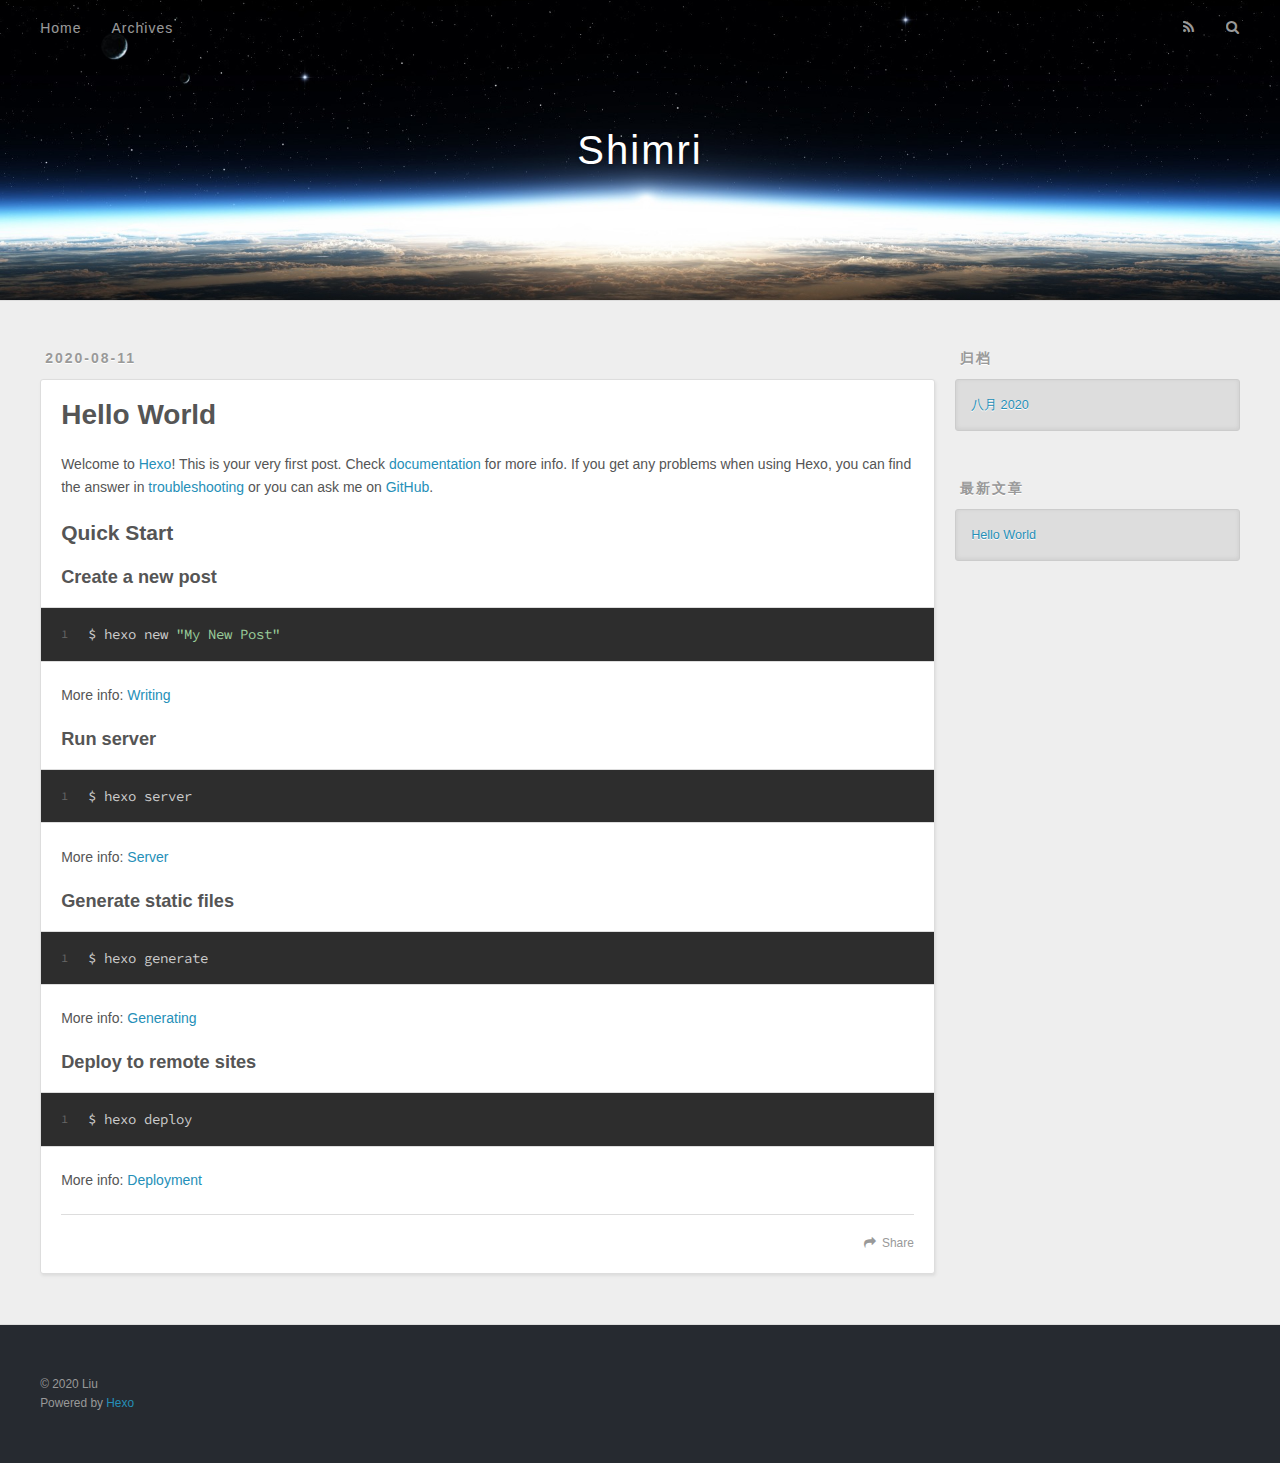
==== index.html @ 33a53463 "Site updated: 2020-08-11 20:00:52" ====
<!DOCTYPE html>
<html>
<head>
  <meta charset="utf-8">
  

  
  <title>Shimri</title>
  <meta name="viewport" content="width=device-width, initial-scale=1, maximum-scale=1">
  <meta property="og:type" content="website">
<meta property="og:title" content="Shimri">
<meta property="og:url" content="https://shimri.github.io/index.html">
<meta property="og:site_name" content="Shimri">
<meta property="og:locale" content="zh_CN">
<meta property="article:author" content="Liu">
<meta name="twitter:card" content="summary">
  
    <link rel="alternate" href="/atom.xml" title="Shimri" type="application/atom+xml">
  
  
    <link rel="icon" href="/favicon.png">
  
  
    <link href="//fonts.googleapis.com/css?family=Source+Code+Pro" rel="stylesheet" type="text/css">
  
  
<link rel="stylesheet" href="/css/style.css">

<meta name="generator" content="Hexo 5.0.2"></head>

<body>
  <div id="container">
    <div id="wrap">
      <header id="header">
  <div id="banner"></div>
  <div id="header-outer" class="outer">
    <div id="header-title" class="inner">
      <h1 id="logo-wrap">
        <a href="/" id="logo">Shimri</a>
      </h1>
      
    </div>
    <div id="header-inner" class="inner">
      <nav id="main-nav">
        <a id="main-nav-toggle" class="nav-icon"></a>
        
          <a class="main-nav-link" href="/">Home</a>
        
          <a class="main-nav-link" href="/archives">Archives</a>
        
      </nav>
      <nav id="sub-nav">
        
          <a id="nav-rss-link" class="nav-icon" href="/atom.xml" title="RSS Feed"></a>
        
        <a id="nav-search-btn" class="nav-icon" title="搜索"></a>
      </nav>
      <div id="search-form-wrap">
        <form action="//google.com/search" method="get" accept-charset="UTF-8" class="search-form"><input type="search" name="q" class="search-form-input" placeholder="Search"><button type="submit" class="search-form-submit">&#xF002;</button><input type="hidden" name="sitesearch" value="https://Shimri.github.io"></form>
      </div>
    </div>
  </div>
</header>
      <div class="outer">
        <section id="main">
  
    <article id="post-hello-world" class="article article-type-post" itemscope itemprop="blogPost">
  <div class="article-meta">
    <a href="/2020/08/11/hello-world/" class="article-date">
  <time datetime="2020-08-11T11:29:06.760Z" itemprop="datePublished">2020-08-11</time>
</a>
    
  </div>
  <div class="article-inner">
    
    
      <header class="article-header">
        
  
    <h1 itemprop="name">
      <a class="article-title" href="/2020/08/11/hello-world/">Hello World</a>
    </h1>
  

      </header>
    
    <div class="article-entry" itemprop="articleBody">
      
        <p>Welcome to <a target="_blank" rel="noopener" href="https://hexo.io/">Hexo</a>! This is your very first post. Check <a target="_blank" rel="noopener" href="https://hexo.io/docs/">documentation</a> for more info. If you get any problems when using Hexo, you can find the answer in <a target="_blank" rel="noopener" href="https://hexo.io/docs/troubleshooting.html">troubleshooting</a> or you can ask me on <a target="_blank" rel="noopener" href="https://github.com/hexojs/hexo/issues">GitHub</a>.</p>
<h2 id="Quick-Start"><a href="#Quick-Start" class="headerlink" title="Quick Start"></a>Quick Start</h2><h3 id="Create-a-new-post"><a href="#Create-a-new-post" class="headerlink" title="Create a new post"></a>Create a new post</h3><figure class="highlight bash"><table><tr><td class="gutter"><pre><span class="line">1</span><br></pre></td><td class="code"><pre><span class="line">$ hexo new <span class="string">&quot;My New Post&quot;</span></span><br></pre></td></tr></table></figure>

<p>More info: <a target="_blank" rel="noopener" href="https://hexo.io/docs/writing.html">Writing</a></p>
<h3 id="Run-server"><a href="#Run-server" class="headerlink" title="Run server"></a>Run server</h3><figure class="highlight bash"><table><tr><td class="gutter"><pre><span class="line">1</span><br></pre></td><td class="code"><pre><span class="line">$ hexo server</span><br></pre></td></tr></table></figure>

<p>More info: <a target="_blank" rel="noopener" href="https://hexo.io/docs/server.html">Server</a></p>
<h3 id="Generate-static-files"><a href="#Generate-static-files" class="headerlink" title="Generate static files"></a>Generate static files</h3><figure class="highlight bash"><table><tr><td class="gutter"><pre><span class="line">1</span><br></pre></td><td class="code"><pre><span class="line">$ hexo generate</span><br></pre></td></tr></table></figure>

<p>More info: <a target="_blank" rel="noopener" href="https://hexo.io/docs/generating.html">Generating</a></p>
<h3 id="Deploy-to-remote-sites"><a href="#Deploy-to-remote-sites" class="headerlink" title="Deploy to remote sites"></a>Deploy to remote sites</h3><figure class="highlight bash"><table><tr><td class="gutter"><pre><span class="line">1</span><br></pre></td><td class="code"><pre><span class="line">$ hexo deploy</span><br></pre></td></tr></table></figure>

<p>More info: <a target="_blank" rel="noopener" href="https://hexo.io/docs/one-command-deployment.html">Deployment</a></p>

      
    </div>
    <footer class="article-footer">
      <a data-url="https://shimri.github.io/2020/08/11/hello-world/" data-id="ckdpvdth90000ugzq1peydlr1" class="article-share-link">Share</a>
      
      
    </footer>
  </div>
  
</article>


  


</section>
        
          <aside id="sidebar">
  
    

  
    

  
    
  
    
  <div class="widget-wrap">
    <h3 class="widget-title">归档</h3>
    <div class="widget">
      <ul class="archive-list"><li class="archive-list-item"><a class="archive-list-link" href="/archives/2020/08/">八月 2020</a></li></ul>
    </div>
  </div>


  
    
  <div class="widget-wrap">
    <h3 class="widget-title">最新文章</h3>
    <div class="widget">
      <ul>
        
          <li>
            <a href="/2020/08/11/hello-world/">Hello World</a>
          </li>
        
      </ul>
    </div>
  </div>

  
</aside>
        
      </div>
      <footer id="footer">
  
  <div class="outer">
    <div id="footer-info" class="inner">
      &copy; 2020 Liu<br>
      Powered by <a href="http://hexo.io/" target="_blank">Hexo</a>
    </div>
  </div>
</footer>
    </div>
    <nav id="mobile-nav">
  
    <a href="/" class="mobile-nav-link">Home</a>
  
    <a href="/archives" class="mobile-nav-link">Archives</a>
  
</nav>
    

<script src="//ajax.googleapis.com/ajax/libs/jquery/2.0.3/jquery.min.js"></script>


  
<link rel="stylesheet" href="/fancybox/jquery.fancybox.css">

  
<script src="/fancybox/jquery.fancybox.pack.js"></script>




<script src="/js/script.js"></script>




  </div>
</body>
</html>
---- css/style.css ----
body {
  width: 100%;
}
body:before,
body:after {
  content: "";
  display: table;
}
body:after {
  clear: both;
}
html,
body,
div,
span,
applet,
object,
iframe,
h1,
h2,
h3,
h4,
h5,
h6,
p,
blockquote,
pre,
a,
abbr,
acronym,
address,
big,
cite,
code,
del,
dfn,
em,
img,
ins,
kbd,
q,
s,
samp,
small,
strike,
strong,
sub,
sup,
tt,
var,
dl,
dt,
dd,
ol,
ul,
li,
fieldset,
form,
label,
legend,
table,
caption,
tbody,
tfoot,
thead,
tr,
th,
td {
  margin: 0;
  padding: 0;
  border: 0;
  outline: 0;
  font-weight: inherit;
  font-style: inherit;
  font-family: inherit;
  font-size: 100%;
  vertical-align: baseline;
}
body {
  line-height: 1;
  color: #000;
  background: #fff;
}
ol,
ul {
  list-style: none;
}
table {
  border-collapse: separate;
  border-spacing: 0;
  vertical-align: middle;
}
caption,
th,
td {
  text-align: left;
  font-weight: normal;
  vertical-align: middle;
}
a img {
  border: none;
}
input,
button {
  margin: 0;
  padding: 0;
}
input::-moz-focus-inner,
button::-moz-focus-inner {
  border: 0;
  padding: 0;
}
@font-face {
  font-family: FontAwesome;
  font-style: normal;
  font-weight: normal;
  src: url("fonts/fontawesome-webfont.eot?v=#4.0.3");
  src: url("fonts/fontawesome-webfont.eot?#iefix&v=#4.0.3") format("embedded-opentype"), url("fonts/fontawesome-webfont.woff?v=#4.0.3") format("woff"), url("fonts/fontawesome-webfont.ttf?v=#4.0.3") format("truetype"), url("fonts/fontawesome-webfont.svg#fontawesomeregular?v=#4.0.3") format("svg");
}
html,
body,
#container {
  height: 100%;
}
body {
  background: #eee;
  font: 14px -apple-system, BlinkMacSystemFont, "Segoe UI", "Roboto", "Oxygen", "Ubuntu", "Cantarell", "Fira Sans", "Droid Sans", "Helvetica Neue", sans-serif;
  -webkit-text-size-adjust: 100%;
}
.outer {
  max-width: 1220px;
  margin: 0 auto;
  padding: 0 20px;
}
.outer:before,
.outer:after {
  content: "";
  display: table;
}
.outer:after {
  clear: both;
}
.inner {
  display: inline;
  float: left;
  width: 98.33333333333333%;
  margin: 0 0.833333333333333%;
}
.left,
.alignleft {
  float: left;
}
.right,
.alignright {
  float: right;
}
.clear {
  clear: both;
}
#container {
  position: relative;
}
.mobile-nav-on {
  overflow: hidden;
}
#wrap {
  height: 100%;
  width: 100%;
  position: absolute;
  top: 0;
  left: 0;
  -webkit-transition: 0.2s ease-out;
  -moz-transition: 0.2s ease-out;
  -ms-transition: 0.2s ease-out;
  transition: 0.2s ease-out;
  z-index: 1;
  background: #eee;
}
.mobile-nav-on #wrap {
  left: 280px;
}
@media screen and (min-width: 768px) {
  #main {
    display: inline;
    float: left;
    width: 73.33333333333333%;
    margin: 0 0.833333333333333%;
  }
}
.article-date,
.article-category-link,
.archive-year,
.widget-title {
  text-decoration: none;
  text-transform: uppercase;
  letter-spacing: 2px;
  color: #999;
  margin-bottom: 1em;
  margin-left: 5px;
  line-height: 1em;
  text-shadow: 0 1px #fff;
  font-weight: bold;
}
.article-inner,
.archive-article-inner {
  background: #fff;
  -webkit-box-shadow: 1px 2px 3px #ddd;
  box-shadow: 1px 2px 3px #ddd;
  border: 1px solid #ddd;
  border-radius: 3px;
}
.article-entry h1,
.widget h1 {
  font-size: 2em;
}
.article-entry h2,
.widget h2 {
  font-size: 1.5em;
}
.article-entry h3,
.widget h3 {
  font-size: 1.3em;
}
.article-entry h4,
.widget h4 {
  font-size: 1.2em;
}
.article-entry h5,
.widget h5 {
  font-size: 1em;
}
.article-entry h6,
.widget h6 {
  font-size: 1em;
  color: #999;
}
.article-entry hr,
.widget hr {
  border: 1px dashed #ddd;
}
.article-entry strong,
.widget strong {
  font-weight: bold;
}
.article-entry em,
.widget em,
.article-entry cite,
.widget cite {
  font-style: italic;
}
.article-entry sup,
.widget sup,
.article-entry sub,
.widget sub {
  font-size: 0.75em;
  line-height: 0;
  position: relative;
  vertical-align: baseline;
}
.article-entry sup,
.widget sup {
  top: -0.5em;
}
.article-entry sub,
.widget sub {
  bottom: -0.2em;
}
.article-entry small,
.widget small {
  font-size: 0.85em;
}
.article-entry acronym,
.widget acronym,
.article-entry abbr,
.widget abbr {
  border-bottom: 1px dotted;
}
.article-entry ul,
.widget ul,
.article-entry ol,
.widget ol,
.article-entry dl,
.widget dl {
  margin: 0 20px;
  line-height: 1.6em;
}
.article-entry ul ul,
.widget ul ul,
.article-entry ol ul,
.widget ol ul,
.article-entry ul ol,
.widget ul ol,
.article-entry ol ol,
.widget ol ol {
  margin-top: 0;
  margin-bottom: 0;
}
.article-entry ul,
.widget ul {
  list-style: disc;
}
.article-entry ol,
.widget ol {
  list-style: decimal;
}
.article-entry dt,
.widget dt {
  font-weight: bold;
}
#header {
  height: 300px;
  position: relative;
  border-bottom: 1px solid #ddd;
}
#header:before,
#header:after {
  content: "";
  position: absolute;
  left: 0;
  right: 0;
  height: 40px;
}
#header:before {
  top: 0;
  background: -webkit-linear-gradient(rgba(0,0,0,0.2), transparent);
  background: -moz-linear-gradient(rgba(0,0,0,0.2), transparent);
  background: -ms-linear-gradient(rgba(0,0,0,0.2), transparent);
  background: linear-gradient(rgba(0,0,0,0.2), transparent);
}
#header:after {
  bottom: 0;
  background: -webkit-linear-gradient(transparent, rgba(0,0,0,0.2));
  background: -moz-linear-gradient(transparent, rgba(0,0,0,0.2));
  background: -ms-linear-gradient(transparent, rgba(0,0,0,0.2));
  background: linear-gradient(transparent, rgba(0,0,0,0.2));
}
#header-outer {
  height: 100%;
  position: relative;
}
#header-inner {
  position: relative;
  overflow: hidden;
}
#banner {
  position: absolute;
  top: 0;
  left: 0;
  width: 100%;
  height: 100%;
  background: url("images/banner.jpg") center #000;
  -webkit-background-size: cover;
  -moz-background-size: cover;
  background-size: cover;
  z-index: -1;
}
#header-title {
  text-align: center;
  height: 40px;
  position: absolute;
  top: 50%;
  left: 0;
  margin-top: -20px;
}
#logo,
#subtitle {
  text-decoration: none;
  color: #fff;
  font-weight: 300;
  text-shadow: 0 1px 4px rgba(0,0,0,0.3);
}
#logo {
  font-size: 40px;
  line-height: 40px;
  letter-spacing: 2px;
}
#subtitle {
  font-size: 16px;
  line-height: 16px;
  letter-spacing: 1px;
}
#subtitle-wrap {
  margin-top: 16px;
}
#main-nav {
  float: left;
  margin-left: -15px;
}
.nav-icon,
.main-nav-link {
  float: left;
  color: #fff;
  opacity: 0.6;
  text-decoration: none;
  text-shadow: 0 1px rgba(0,0,0,0.2);
  -webkit-transition: opacity 0.2s;
  -moz-transition: opacity 0.2s;
  -ms-transition: opacity 0.2s;
  transition: opacity 0.2s;
  display: block;
  padding: 20px 15px;
}
.nav-icon:hover,
.main-nav-link:hover {
  opacity: 1;
}
.nav-icon {
  font-family: FontAwesome;
  text-align: center;
  font-size: 14px;
  width: 14px;
  height: 14px;
  padding: 20px 15px;
  position: relative;
  cursor: pointer;
}
.main-nav-link {
  font-weight: 300;
  letter-spacing: 1px;
}
@media screen and (max-width: 479px) {
  .main-nav-link {
    display: none;
  }
}
#main-nav-toggle {
  display: none;
}
#main-nav-toggle:before {
  content: "\f0c9";
}
@media screen and (max-width: 479px) {
  #main-nav-toggle {
    display: block;
  }
}
#sub-nav {
  float: right;
  margin-right: -15px;
}
#nav-rss-link:before {
  content: "\f09e";
}
#nav-search-btn:before {
  content: "\f002";
}
#search-form-wrap {
  position: absolute;
  top: 15px;
  width: 150px;
  height: 30px;
  right: -150px;
  opacity: 0;
  -webkit-transition: 0.2s ease-out;
  -moz-transition: 0.2s ease-out;
  -ms-transition: 0.2s ease-out;
  transition: 0.2s ease-out;
}
#search-form-wrap.on {
  opacity: 1;
  right: 0;
}
@media screen and (max-width: 479px) {
  #search-form-wrap {
    width: 100%;
    right: -100%;
  }
}
.search-form {
  position: absolute;
  top: 0;
  left: 0;
  right: 0;
  background: #fff;
  padding: 5px 15px;
  border-radius: 15px;
  -webkit-box-shadow: 0 0 10px rgba(0,0,0,0.3);
  box-shadow: 0 0 10px rgba(0,0,0,0.3);
}
.search-form-input {
  border: none;
  background: none;
  color: #555;
  width: 100%;
  font: 13px -apple-system, BlinkMacSystemFont, "Segoe UI", "Roboto", "Oxygen", "Ubuntu", "Cantarell", "Fira Sans", "Droid Sans", "Helvetica Neue", sans-serif;
  outline: none;
}
.search-form-input::-webkit-search-results-decoration,
.search-form-input::-webkit-search-cancel-button {
  -webkit-appearance: none;
}
.search-form-submit {
  position: absolute;
  top: 50%;
  right: 10px;
  margin-top: -7px;
  font: 13px FontAwesome;
  border: none;
  background: none;
  color: #bbb;
  cursor: pointer;
}
.search-form-submit:hover,
.search-form-submit:focus {
  color: #777;
}
.article {
  margin: 50px 0;
}
.article-inner {
  overflow: hidden;
}
.article-meta:before,
.article-meta:after {
  content: "";
  display: table;
}
.article-meta:after {
  clear: both;
}
.article-date {
  float: left;
}
.article-category {
  float: left;
  line-height: 1em;
  color: #ccc;
  text-shadow: 0 1px #fff;
  margin-left: 8px;
}
.article-category:before {
  content: "\2022";
}
.article-category-link {
  margin: 0 12px 1em;
}
.article-header {
  padding: 20px 20px 0;
}
.article-title {
  text-decoration: none;
  font-size: 2em;
  font-weight: bold;
  color: #555;
  line-height: 1.1em;
  -webkit-transition: color 0.2s;
  -moz-transition: color 0.2s;
  -ms-transition: color 0.2s;
  transition: color 0.2s;
}
a.article-title:hover {
  color: #258fb8;
}
.article-entry {
  color: #555;
  padding: 0 20px;
}
.article-entry:before,
.article-entry:after {
  content: "";
  display: table;
}
.article-entry:after {
  clear: both;
}
.article-entry p,
.article-entry table {
  line-height: 1.6em;
  margin: 1.6em 0;
}
.article-entry h1,
.article-entry h2,
.article-entry h3,
.article-entry h4,
.article-entry h5,
.article-entry h6 {
  font-weight: bold;
}
.article-entry h1,
.article-entry h2,
.article-entry h3,
.article-entry h4,
.article-entry h5,
.article-entry h6 {
  line-height: 1.1em;
  margin: 1.1em 0;
}
.article-entry a {
  color: #258fb8;
  text-decoration: none;
}
.article-entry a:hover {
  text-decoration: underline;
}
.article-entry ul,
.article-entry ol,
.article-entry dl {
  margin-top: 1.6em;
  margin-bottom: 1.6em;
}
.article-entry img,
.article-entry video {
  max-width: 100%;
  height: auto;
  display: block;
  margin: auto;
}
.article-entry iframe {
  border: none;
}
.article-entry table {
  width: 100%;
  border-collapse: collapse;
  border-spacing: 0;
}
.article-entry th {
  font-weight: bold;
  border-bottom: 3px solid #ddd;
  padding-bottom: 0.5em;
}
.article-entry td {
  border-bottom: 1px solid #ddd;
  padding: 10px 0;
}
.article-entry blockquote {
  font-family: Georgia, "Times New Roman", serif;
  font-size: 1.4em;
  margin: 1.6em 20px;
  text-align: center;
}
.article-entry blockquote footer {
  font-size: 14px;
  margin: 1.6em 0;
  font-family: -apple-system, BlinkMacSystemFont, "Segoe UI", "Roboto", "Oxygen", "Ubuntu", "Cantarell", "Fira Sans", "Droid Sans", "Helvetica Neue", sans-serif;
}
.article-entry blockquote footer cite:before {
  content: "—";
  padding: 0 0.5em;
}
.article-entry .pullquote {
  text-align: left;
  width: 45%;
  margin: 0;
}
.article-entry .pullquote.left {
  margin-left: 0.5em;
  margin-right: 1em;
}
.article-entry .pullquote.right {
  margin-right: 0.5em;
  margin-left: 1em;
}
.article-entry .caption {
  color: #999;
  display: block;
  font-size: 0.9em;
  margin-top: 0.5em;
  position: relative;
  text-align: center;
}
.article-entry .video-container {
  position: relative;
  padding-top: 56.25%;
  height: 0;
  overflow: hidden;
}
.article-entry .video-container iframe,
.article-entry .video-container object,
.article-entry .video-container embed {
  position: absolute;
  top: 0;
  left: 0;
  width: 100%;
  height: 100%;
  margin-top: 0;
}
.article-more-link a {
  display: inline-block;
  line-height: 1em;
  padding: 6px 15px;
  border-radius: 15px;
  background: #eee;
  color: #999;
  text-shadow: 0 1px #fff;
  text-decoration: none;
}
.article-more-link a:hover {
  background: #258fb8;
  color: #fff;
  text-decoration: none;
  text-shadow: 0 1px #1e7293;
}
.article-footer {
  font-size: 0.85em;
  line-height: 1.6em;
  border-top: 1px solid #ddd;
  padding-top: 1.6em;
  margin: 0 20px 20px;
}
.article-footer:before,
.article-footer:after {
  content: "";
  display: table;
}
.article-footer:after {
  clear: both;
}
.article-footer a {
  color: #999;
  text-decoration: none;
}
.article-footer a:hover {
  color: #555;
}
.article-tag-list-item {
  float: left;
  margin-right: 10px;
}
.article-tag-list-link:before {
  content: "#";
}
.article-comment-link {
  float: right;
}
.article-comment-link:before {
  content: "\f075";
  font-family: FontAwesome;
  padding-right: 8px;
}
.article-share-link {
  cursor: pointer;
  float: right;
  margin-left: 20px;
}
.article-share-link:before {
  content: "\f064";
  font-family: FontAwesome;
  padding-right: 6px;
}
#article-nav {
  position: relative;
}
#article-nav:before,
#article-nav:after {
  content: "";
  display: table;
}
#article-nav:after {
  clear: both;
}
@media screen and (min-width: 768px) {
  #article-nav {
    margin: 50px 0;
  }
  #article-nav:before {
    width: 8px;
    height: 8px;
    position: absolute;
    top: 50%;
    left: 50%;
    margin-top: -4px;
    margin-left: -4px;
    content: "";
    border-radius: 50%;
    background: #ddd;
    -webkit-box-shadow: 0 1px 2px #fff;
    box-shadow: 0 1px 2px #fff;
  }
}
.article-nav-link-wrap {
  text-decoration: none;
  text-shadow: 0 1px #fff;
  color: #999;
  -webkit-box-sizing: border-box;
  -moz-box-sizing: border-box;
  box-sizing: border-box;
  margin-top: 50px;
  text-align: center;
  display: block;
}
.article-nav-link-wrap:hover {
  color: #555;
}
@media screen and (min-width: 768px) {
  .article-nav-link-wrap {
    width: 50%;
    margin-top: 0;
  }
}
@media screen and (min-width: 768px) {
  #article-nav-newer {
    float: left;
    text-align: right;
    padding-right: 20px;
  }
}
@media screen and (min-width: 768px) {
  #article-nav-older {
    float: right;
    text-align: left;
    padding-left: 20px;
  }
}
.article-nav-caption {
  text-transform: uppercase;
  letter-spacing: 2px;
  color: #ddd;
  line-height: 1em;
  font-weight: bold;
}
#article-nav-newer .article-nav-caption {
  margin-right: -2px;
}
.article-nav-title {
  font-size: 0.85em;
  line-height: 1.6em;
  margin-top: 0.5em;
}
.article-share-box {
  position: absolute;
  display: none;
  background: #fff;
  -webkit-box-shadow: 1px 2px 10px rgba(0,0,0,0.2);
  box-shadow: 1px 2px 10px rgba(0,0,0,0.2);
  border-radius: 3px;
  margin-left: -145px;
  overflow: hidden;
  z-index: 1;
}
.article-share-box.on {
  display: block;
}
.article-share-input {
  width: 100%;
  background: none;
  -webkit-box-sizing: border-box;
  -moz-box-sizing: border-box;
  box-sizing: border-box;
  font: 14px -apple-system, BlinkMacSystemFont, "Segoe UI", "Roboto", "Oxygen", "Ubuntu", "Cantarell", "Fira Sans", "Droid Sans", "Helvetica Neue", sans-serif;
  padding: 0 15px;
  color: #555;
  outline: none;
  border: 1px solid #ddd;
  border-radius: 3px 3px 0 0;
  height: 36px;
  line-height: 36px;
}
.article-share-links {
  background: #eee;
}
.article-share-links:before,
.article-share-links:after {
  content: "";
  display: table;
}
.article-share-links:after {
  clear: both;
}
.article-share-twitter,
.article-share-facebook,
.article-share-pinterest,
.article-share-google {
  width: 50px;
  height: 36px;
  display: block;
  float: left;
  position: relative;
  color: #999;
  text-shadow: 0 1px #fff;
}
.article-share-twitter:before,
.article-share-facebook:before,
.article-share-pinterest:before,
.article-share-google:before {
  font-size: 20px;
  font-family: FontAwesome;
  width: 20px;
  height: 20px;
  position: absolute;
  top: 50%;
  left: 50%;
  margin-top: -10px;
  margin-left: -10px;
  text-align: center;
}
.article-share-twitter:hover,
.article-share-facebook:hover,
.article-share-pinterest:hover,
.article-share-google:hover {
  color: #fff;
}
.article-share-twitter:before {
  content: "\f099";
}
.article-share-twitter:hover {
  background: #00aced;
  text-shadow: 0 1px #008abe;
}
.article-share-facebook:before {
  content: "\f09a";
}
.article-share-facebook:hover {
  background: #3b5998;
  text-shadow: 0 1px #2f477a;
}
.article-share-pinterest:before {
  content: "\f0d2";
}
.article-share-pinterest:hover {
  background: #cb2027;
  text-shadow: 0 1px #a21a1f;
}
.article-share-google:before {
  content: "\f0d5";
}
.article-share-google:hover {
  background: #dd4b39;
  text-shadow: 0 1px #be3221;
}
.article-gallery {
  background: #000;
  position: relative;
}
.article-gallery-photos {
  position: relative;
  overflow: hidden;
}
.article-gallery-img {
  display: none;
  max-width: 100%;
}
.article-gallery-img:first-child {
  display: block;
}
.article-gallery-img.loaded {
  position: absolute;
  display: block;
}
.article-gallery-img img {
  display: block;
  max-width: 100%;
  margin: 0 auto;
}
#comments {
  background: #fff;
  -webkit-box-shadow: 1px 2px 3px #ddd;
  box-shadow: 1px 2px 3px #ddd;
  padding: 20px;
  border: 1px solid #ddd;
  border-radius: 3px;
  margin: 50px 0;
}
#comments a {
  color: #258fb8;
}
.archives-wrap {
  margin: 50px 0;
}
.archives:before,
.archives:after {
  content: "";
  display: table;
}
.archives:after {
  clear: both;
}
.archive-year-wrap {
  margin-bottom: 1em;
}
.archives {
  -webkit-column-gap: 10px;
  -moz-column-gap: 10px;
  column-gap: 10px;
}
@media screen and (min-width: 480px) and (max-width: 767px) {
  .archives {
    -webkit-column-count: 2;
    -moz-column-count: 2;
    column-count: 2;
  }
}
@media screen and (min-width: 768px) {
  .archives {
    -webkit-column-count: 3;
    -moz-column-count: 3;
    column-count: 3;
  }
}
.archive-article {
  -webkit-column-break-inside: avoid;
  page-break-inside: avoid;
  overflow: hidden;
  break-inside: avoid-column;
}
.archive-article-inner {
  padding: 10px;
  margin-bottom: 15px;
}
.archive-article-title {
  text-decoration: none;
  font-weight: bold;
  color: #555;
  -webkit-transition: color 0.2s;
  -moz-transition: color 0.2s;
  -ms-transition: color 0.2s;
  transition: color 0.2s;
  line-height: 1.6em;
}
.archive-article-title:hover {
  color: #258fb8;
}
.archive-article-footer {
  margin-top: 1em;
}
.archive-article-date {
  color: #999;
  text-decoration: none;
  font-size: 0.85em;
  line-height: 1em;
  margin-bottom: 0.5em;
  display: block;
}
#page-nav {
  margin: 50px auto;
  background: #fff;
  -webkit-box-shadow: 1px 2px 3px #ddd;
  box-shadow: 1px 2px 3px #ddd;
  border: 1px solid #ddd;
  border-radius: 3px;
  text-align: center;
  color: #999;
  overflow: hidden;
}
#page-nav:before,
#page-nav:after {
  content: "";
  display: table;
}
#page-nav:after {
  clear: both;
}
#page-nav a,
#page-nav span {
  padding: 10px 20px;
  line-height: 1;
  height: 2ex;
}
#page-nav a {
  color: #999;
  text-decoration: none;
}
#page-nav a:hover {
  background: #999;
  color: #fff;
}
#page-nav .prev {
  float: left;
}
#page-nav .next {
  float: right;
}
#page-nav .page-number {
  display: inline-block;
}
@media screen and (max-width: 479px) {
  #page-nav .page-number {
    display: none;
  }
}
#page-nav .current {
  color: #555;
  font-weight: bold;
}
#page-nav .space {
  color: #ddd;
}
#footer {
  background: #262a30;
  padding: 50px 0;
  border-top: 1px solid #ddd;
  color: #999;
}
#footer a {
  color: #258fb8;
  text-decoration: none;
}
#footer a:hover {
  text-decoration: underline;
}
#footer-info {
  line-height: 1.6em;
  font-size: 0.85em;
}
.article-entry pre,
.article-entry .highlight {
  background: #2d2d2d;
  margin: 0 -20px;
  padding: 15px 20px;
  border-style: solid;
  border-color: #ddd;
  border-width: 1px 0;
  overflow: auto;
  color: #ccc;
  line-height: 22.400000000000002px;
}
.article-entry .highlight .gutter pre,
.article-entry .gist .gist-file .gist-data .line-numbers {
  color: #666;
  font-size: 0.85em;
}
.article-entry pre,
.article-entry code {
  font-family: "Source Code Pro", Consolas, Monaco, Menlo, Consolas, monospace;
}
.article-entry code {
  background: #eee;
  text-shadow: 0 1px #fff;
  padding: 0 0.3em;
}
.article-entry pre code {
  background: none;
  text-shadow: none;
  padding: 0;
}
.article-entry .highlight pre {
  border: none;
  margin: 0;
  padding: 0;
}
.article-entry .highlight table {
  margin: 0;
  width: auto;
}
.article-entry .highlight td {
  border: none;
  padding: 0;
}
.article-entry .highlight figcaption {
  font-size: 0.85em;
  color: #999;
  line-height: 1em;
  margin-bottom: 1em;
}
.article-entry .highlight figcaption:before,
.article-entry .highlight figcaption:after {
  content: "";
  display: table;
}
.article-entry .highlight figcaption:after {
  clear: both;
}
.article-entry .highlight figcaption a {
  float: right;
}
.article-entry .highlight .gutter pre {
  text-align: right;
  padding-right: 20px;
}
.article-entry .highlight .line {
  height: 22.400000000000002px;
}
.article-entry .highlight .line.marked {
  background: #515151;
}
.article-entry .gist {
  margin: 0 -20px;
  border-style: solid;
  border-color: #ddd;
  border-width: 1px 0;
  background: #2d2d2d;
  padding: 15px 20px 15px 0;
}
.article-entry .gist .gist-file {
  border: none;
  font-family: "Source Code Pro", Consolas, Monaco, Menlo, Consolas, monospace;
  margin: 0;
}
.article-entry .gist .gist-file .gist-data {
  background: none;
  border: none;
}
.article-entry .gist .gist-file .gist-data .line-numbers {
  background: none;
  border: none;
  padding: 0 20px 0 0;
}
.article-entry .gist .gist-file .gist-data .line-data {
  padding: 0 !important;
}
.article-entry .gist .gist-file .highlight {
  margin: 0;
  padding: 0;
  border: none;
}
.article-entry .gist .gist-file .gist-meta {
  background: #2d2d2d;
  color: #999;
  font: 0.85em -apple-system, BlinkMacSystemFont, "Segoe UI", "Roboto", "Oxygen", "Ubuntu", "Cantarell", "Fira Sans", "Droid Sans", "Helvetica Neue", sans-serif;
  text-shadow: 0 0;
  padding: 0;
  margin-top: 1em;
  margin-left: 20px;
}
.article-entry .gist .gist-file .gist-meta a {
  color: #258fb8;
  font-weight: normal;
}
.article-entry .gist .gist-file .gist-meta a:hover {
  text-decoration: underline;
}
pre .comment,
pre .title {
  color: #999;
}
pre .variable,
pre .attribute,
pre .tag,
pre .regexp,
pre .ruby .constant,
pre .xml .tag .title,
pre .xml .pi,
pre .xml .doctype,
pre .html .doctype,
pre .css .id,
pre .css .class,
pre .css .pseudo {
  color: #f2777a;
}
pre .number,
pre .preprocessor,
pre .built_in,
pre .literal,
pre .params,
pre .constant {
  color: #f99157;
}
pre .class,
pre .ruby .class .title,
pre .css .rules .attribute {
  color: #9c9;
}
pre .string,
pre .value,
pre .inheritance,
pre .header,
pre .ruby .symbol,
pre .xml .cdata {
  color: #9c9;
}
pre .css .hexcolor {
  color: #6cc;
}
pre .function,
pre .python .decorator,
pre .python .title,
pre .ruby .function .title,
pre .ruby .title .keyword,
pre .perl .sub,
pre .javascript .title,
pre .coffeescript .title {
  color: #69c;
}
pre .keyword,
pre .javascript .function {
  color: #c9c;
}
@media screen and (max-width: 479px) {
  #mobile-nav {
    position: absolute;
    top: 0;
    left: 0;
    width: 280px;
    height: 100%;
    background: #191919;
    border-right: 1px solid #fff;
  }
}
@media screen and (max-width: 479px) {
  .mobile-nav-link {
    display: block;
    color: #999;
    text-decoration: none;
    padding: 15px 20px;
    font-weight: bold;
  }
  .mobile-nav-link:hover {
    color: #fff;
  }
}
@media screen and (min-width: 768px) {
  #sidebar {
    display: inline;
    float: left;
    width: 23.333333333333332%;
    margin: 0 0.833333333333333%;
  }
}
.widget-wrap {
  margin: 50px 0;
}
.widget {
  color: #777;
  text-shadow: 0 1px #fff;
  background: #ddd;
  -webkit-box-shadow: 0 -1px 4px #ccc inset;
  box-shadow: 0 -1px 4px #ccc inset;
  border: 1px solid #ccc;
  padding: 15px;
  border-radius: 3px;
}
.widget a {
  color: #258fb8;
  text-decoration: none;
}
.widget a:hover {
  text-decoration: underline;
}
.widget ul ul,
.widget ol ul,
.widget dl ul,
.widget ul ol,
.widget ol ol,
.widget dl ol,
.widget ul dl,
.widget ol dl,
.widget dl dl {
  margin-left: 15px;
  list-style: disc;
}
.widget {
  line-height: 1.6em;
  word-wrap: break-word;
  font-size: 0.9em;
}
.widget ul,
.widget ol {
  list-style: none;
  margin: 0;
}
.widget ul ul,
.widget ol ul,
.widget ul ol,
.widget ol ol {
  margin: 0 20px;
}
.widget ul ul,
.widget ol ul {
  list-style: disc;
}
.widget ul ol,
.widget ol ol {
  list-style: decimal;
}
.category-list-count,
.tag-list-count,
.archive-list-count {
  padding-left: 5px;
  color: #999;
  font-size: 0.85em;
}
.category-list-count:before,
.tag-list-count:before,
.archive-list-count:before {
  content: "(";
}
.category-list-count:after,
.tag-list-count:after,
.archive-list-count:after {
  content: ")";
}
.tagcloud a {
  margin-right: 5px;
  display: inline-block;
}
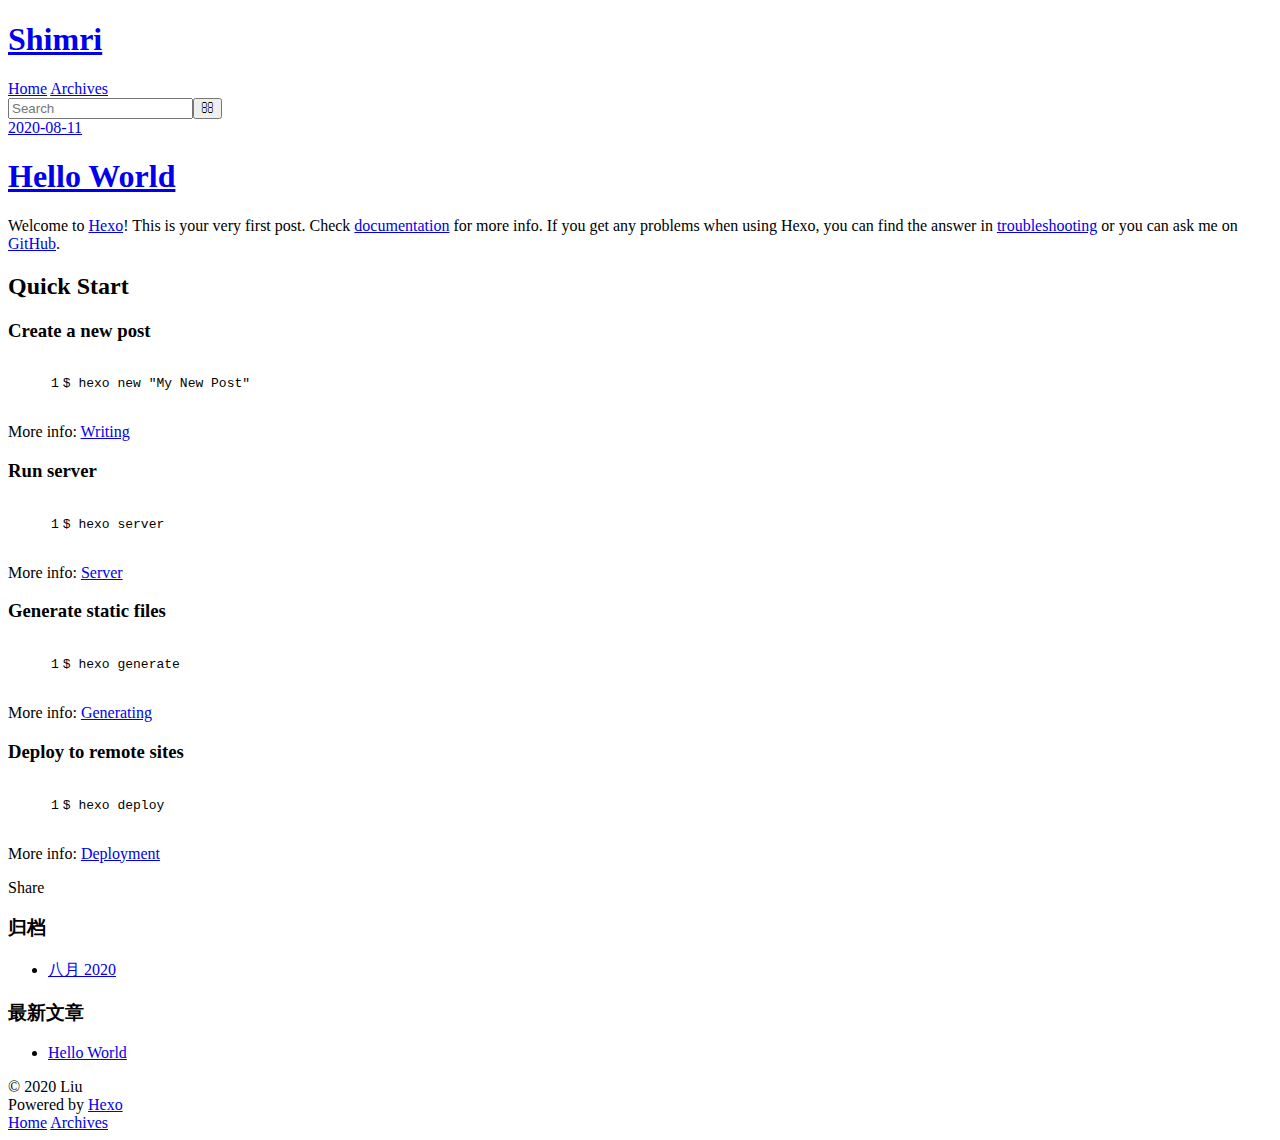
==== commit 633262b9: "Site updated: 2020-08-11 20:09:47" ====
--- a/index.html
+++ b/index.html
@@ -15,7 +15,7 @@
 <meta property="article:author" content="Liu">
 <meta name="twitter:card" content="summary">
   
-    <link rel="alternate" href="/atom.xml" title="Shimri" type="application/atom+xml">
+    <link rel="alternate" href="/child/atom.xml" title="Shimri" type="application/atom+xml">
   
   
     <link rel="icon" href="/favicon.png">
@@ -24,7 +24,7 @@
     <link href="//fonts.googleapis.com/css?family=Source+Code+Pro" rel="stylesheet" type="text/css">
   
   
-<link rel="stylesheet" href="/css/style.css">
+<link rel="stylesheet" href="/child/css/style.css">
 
 <meta name="generator" content="Hexo 5.0.2"></head>
 
@@ -36,7 +36,7 @@
   <div id="header-outer" class="outer">
     <div id="header-title" class="inner">
       <h1 id="logo-wrap">
-        <a href="/" id="logo">Shimri</a>
+        <a href="/child/" id="logo">Shimri</a>
       </h1>
       
     </div>
@@ -44,14 +44,14 @@
       <nav id="main-nav">
         <a id="main-nav-toggle" class="nav-icon"></a>
         
-          <a class="main-nav-link" href="/">Home</a>
+          <a class="main-nav-link" href="/child/">Home</a>
         
-          <a class="main-nav-link" href="/archives">Archives</a>
+          <a class="main-nav-link" href="/child/archives">Archives</a>
         
       </nav>
       <nav id="sub-nav">
         
-          <a id="nav-rss-link" class="nav-icon" href="/atom.xml" title="RSS Feed"></a>
+          <a id="nav-rss-link" class="nav-icon" href="/child/atom.xml" title="RSS Feed"></a>
         
         <a id="nav-search-btn" class="nav-icon" title="搜索"></a>
       </nav>
@@ -66,7 +66,7 @@
   
     <article id="post-hello-world" class="article article-type-post" itemscope itemprop="blogPost">
   <div class="article-meta">
-    <a href="/2020/08/11/hello-world/" class="article-date">
+    <a href="/child/2020/08/11/hello-world/" class="article-date">
   <time datetime="2020-08-11T11:29:06.760Z" itemprop="datePublished">2020-08-11</time>
 </a>
     
@@ -78,7 +78,7 @@
         
   
     <h1 itemprop="name">
-      <a class="article-title" href="/2020/08/11/hello-world/">Hello World</a>
+      <a class="article-title" href="/child/2020/08/11/hello-world/">Hello World</a>
     </h1>
   
 
@@ -131,7 +131,7 @@
   <div class="widget-wrap">
     <h3 class="widget-title">归档</h3>
     <div class="widget">
-      <ul class="archive-list"><li class="archive-list-item"><a class="archive-list-link" href="/archives/2020/08/">八月 2020</a></li></ul>
+      <ul class="archive-list"><li class="archive-list-item"><a class="archive-list-link" href="/child/archives/2020/08/">八月 2020</a></li></ul>
     </div>
   </div>
 
@@ -144,7 +144,7 @@
       <ul>
         
           <li>
-            <a href="/2020/08/11/hello-world/">Hello World</a>
+            <a href="/child/2020/08/11/hello-world/">Hello World</a>
           </li>
         
       </ul>
@@ -167,9 +167,9 @@
     </div>
     <nav id="mobile-nav">
   
-    <a href="/" class="mobile-nav-link">Home</a>
+    <a href="/child/" class="mobile-nav-link">Home</a>
   
-    <a href="/archives" class="mobile-nav-link">Archives</a>
+    <a href="/child/archives" class="mobile-nav-link">Archives</a>
   
 </nav>
     
@@ -178,15 +178,15 @@
 
 
   
-<link rel="stylesheet" href="/fancybox/jquery.fancybox.css">
+<link rel="stylesheet" href="/child/fancybox/jquery.fancybox.css">
 
   
-<script src="/fancybox/jquery.fancybox.pack.js"></script>
+<script src="/child/fancybox/jquery.fancybox.pack.js"></script>
 
 
 
 
-<script src="/js/script.js"></script>
+<script src="/child/js/script.js"></script>
 
 
 
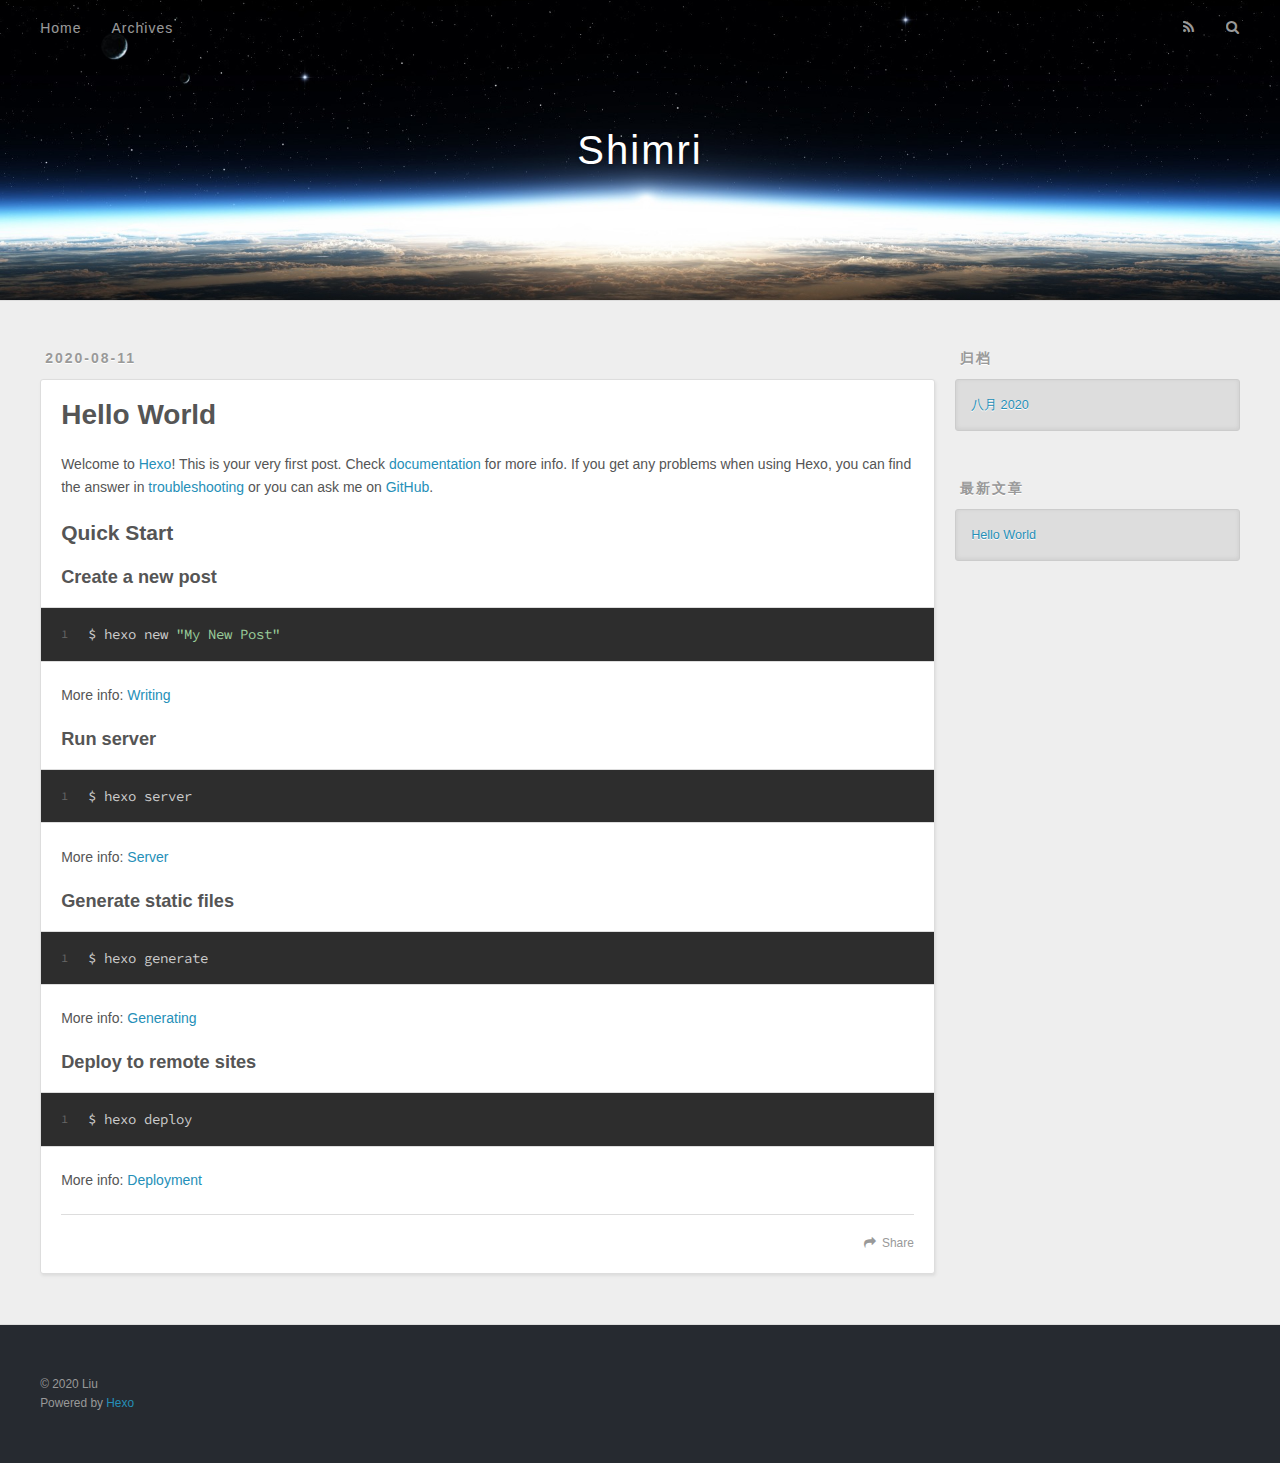
==== commit 32af7d29: "Site updated: 2020-08-11 20:16:24" ====
--- a/index.html
+++ b/index.html
@@ -15,7 +15,7 @@
 <meta property="article:author" content="Liu">
 <meta name="twitter:card" content="summary">
   
-    <link rel="alternate" href="/child/atom.xml" title="Shimri" type="application/atom+xml">
+    <link rel="alternate" href="/atom.xml" title="Shimri" type="application/atom+xml">
   
   
     <link rel="icon" href="/favicon.png">
@@ -24,7 +24,7 @@
     <link href="//fonts.googleapis.com/css?family=Source+Code+Pro" rel="stylesheet" type="text/css">
   
   
-<link rel="stylesheet" href="/child/css/style.css">
+<link rel="stylesheet" href="/css/style.css">
 
 <meta name="generator" content="Hexo 5.0.2"></head>
 
@@ -36,7 +36,7 @@
   <div id="header-outer" class="outer">
     <div id="header-title" class="inner">
       <h1 id="logo-wrap">
-        <a href="/child/" id="logo">Shimri</a>
+        <a href="/" id="logo">Shimri</a>
       </h1>
       
     </div>
@@ -44,14 +44,14 @@
       <nav id="main-nav">
         <a id="main-nav-toggle" class="nav-icon"></a>
         
-          <a class="main-nav-link" href="/child/">Home</a>
+          <a class="main-nav-link" href="/">Home</a>
         
-          <a class="main-nav-link" href="/child/archives">Archives</a>
+          <a class="main-nav-link" href="/archives">Archives</a>
         
       </nav>
       <nav id="sub-nav">
         
-          <a id="nav-rss-link" class="nav-icon" href="/child/atom.xml" title="RSS Feed"></a>
+          <a id="nav-rss-link" class="nav-icon" href="/atom.xml" title="RSS Feed"></a>
         
         <a id="nav-search-btn" class="nav-icon" title="搜索"></a>
       </nav>
@@ -66,7 +66,7 @@
   
     <article id="post-hello-world" class="article article-type-post" itemscope itemprop="blogPost">
   <div class="article-meta">
-    <a href="/child/2020/08/11/hello-world/" class="article-date">
+    <a href="/2020/08/11/hello-world/" class="article-date">
   <time datetime="2020-08-11T11:29:06.760Z" itemprop="datePublished">2020-08-11</time>
 </a>
     
@@ -78,7 +78,7 @@
         
   
     <h1 itemprop="name">
-      <a class="article-title" href="/child/2020/08/11/hello-world/">Hello World</a>
+      <a class="article-title" href="/2020/08/11/hello-world/">Hello World</a>
     </h1>
   
 
@@ -131,7 +131,7 @@
   <div class="widget-wrap">
     <h3 class="widget-title">归档</h3>
     <div class="widget">
-      <ul class="archive-list"><li class="archive-list-item"><a class="archive-list-link" href="/child/archives/2020/08/">八月 2020</a></li></ul>
+      <ul class="archive-list"><li class="archive-list-item"><a class="archive-list-link" href="/archives/2020/08/">八月 2020</a></li></ul>
     </div>
   </div>
 
@@ -144,7 +144,7 @@
       <ul>
         
           <li>
-            <a href="/child/2020/08/11/hello-world/">Hello World</a>
+            <a href="/2020/08/11/hello-world/">Hello World</a>
           </li>
         
       </ul>
@@ -167,9 +167,9 @@
     </div>
     <nav id="mobile-nav">
   
-    <a href="/child/" class="mobile-nav-link">Home</a>
+    <a href="/" class="mobile-nav-link">Home</a>
   
-    <a href="/child/archives" class="mobile-nav-link">Archives</a>
+    <a href="/archives" class="mobile-nav-link">Archives</a>
   
 </nav>
     
@@ -178,15 +178,15 @@
 
 
   
-<link rel="stylesheet" href="/child/fancybox/jquery.fancybox.css">
+<link rel="stylesheet" href="/fancybox/jquery.fancybox.css">
 
   
-<script src="/child/fancybox/jquery.fancybox.pack.js"></script>
+<script src="/fancybox/jquery.fancybox.pack.js"></script>
 
 
 
 
-<script src="/child/js/script.js"></script>
+<script src="/js/script.js"></script>
 
 
 
--- a/css/style.css
+++ b/css/style.css
@@ -0,0 +1,1374 @@
+body {
+  width: 100%;
+}
+body:before,
+body:after {
+  content: "";
+  display: table;
+}
+body:after {
+  clear: both;
+}
+html,
+body,
+div,
+span,
+applet,
+object,
+iframe,
+h1,
+h2,
+h3,
+h4,
+h5,
+h6,
+p,
+blockquote,
+pre,
+a,
+abbr,
+acronym,
+address,
+big,
+cite,
+code,
+del,
+dfn,
+em,
+img,
+ins,
+kbd,
+q,
+s,
+samp,
+small,
+strike,
+strong,
+sub,
+sup,
+tt,
+var,
+dl,
+dt,
+dd,
+ol,
+ul,
+li,
+fieldset,
+form,
+label,
+legend,
+table,
+caption,
+tbody,
+tfoot,
+thead,
+tr,
+th,
+td {
+  margin: 0;
+  padding: 0;
+  border: 0;
+  outline: 0;
+  font-weight: inherit;
+  font-style: inherit;
+  font-family: inherit;
+  font-size: 100%;
+  vertical-align: baseline;
+}
+body {
+  line-height: 1;
+  color: #000;
+  background: #fff;
+}
+ol,
+ul {
+  list-style: none;
+}
+table {
+  border-collapse: separate;
+  border-spacing: 0;
+  vertical-align: middle;
+}
+caption,
+th,
+td {
+  text-align: left;
+  font-weight: normal;
+  vertical-align: middle;
+}
+a img {
+  border: none;
+}
+input,
+button {
+  margin: 0;
+  padding: 0;
+}
+input::-moz-focus-inner,
+button::-moz-focus-inner {
+  border: 0;
+  padding: 0;
+}
+@font-face {
+  font-family: FontAwesome;
+  font-style: normal;
+  font-weight: normal;
+  src: url("fonts/fontawesome-webfont.eot?v=#4.0.3");
+  src: url("fonts/fontawesome-webfont.eot?#iefix&v=#4.0.3") format("embedded-opentype"), url("fonts/fontawesome-webfont.woff?v=#4.0.3") format("woff"), url("fonts/fontawesome-webfont.ttf?v=#4.0.3") format("truetype"), url("fonts/fontawesome-webfont.svg#fontawesomeregular?v=#4.0.3") format("svg");
+}
+html,
+body,
+#container {
+  height: 100%;
+}
+body {
+  background: #eee;
+  font: 14px -apple-system, BlinkMacSystemFont, "Segoe UI", "Roboto", "Oxygen", "Ubuntu", "Cantarell", "Fira Sans", "Droid Sans", "Helvetica Neue", sans-serif;
+  -webkit-text-size-adjust: 100%;
+}
+.outer {
+  max-width: 1220px;
+  margin: 0 auto;
+  padding: 0 20px;
+}
+.outer:before,
+.outer:after {
+  content: "";
+  display: table;
+}
+.outer:after {
+  clear: both;
+}
+.inner {
+  display: inline;
+  float: left;
+  width: 98.33333333333333%;
+  margin: 0 0.833333333333333%;
+}
+.left,
+.alignleft {
+  float: left;
+}
+.right,
+.alignright {
+  float: right;
+}
+.clear {
+  clear: both;
+}
+#container {
+  position: relative;
+}
+.mobile-nav-on {
+  overflow: hidden;
+}
+#wrap {
+  height: 100%;
+  width: 100%;
+  position: absolute;
+  top: 0;
+  left: 0;
+  -webkit-transition: 0.2s ease-out;
+  -moz-transition: 0.2s ease-out;
+  -ms-transition: 0.2s ease-out;
+  transition: 0.2s ease-out;
+  z-index: 1;
+  background: #eee;
+}
+.mobile-nav-on #wrap {
+  left: 280px;
+}
+@media screen and (min-width: 768px) {
+  #main {
+    display: inline;
+    float: left;
+    width: 73.33333333333333%;
+    margin: 0 0.833333333333333%;
+  }
+}
+.article-date,
+.article-category-link,
+.archive-year,
+.widget-title {
+  text-decoration: none;
+  text-transform: uppercase;
+  letter-spacing: 2px;
+  color: #999;
+  margin-bottom: 1em;
+  margin-left: 5px;
+  line-height: 1em;
+  text-shadow: 0 1px #fff;
+  font-weight: bold;
+}
+.article-inner,
+.archive-article-inner {
+  background: #fff;
+  -webkit-box-shadow: 1px 2px 3px #ddd;
+  box-shadow: 1px 2px 3px #ddd;
+  border: 1px solid #ddd;
+  border-radius: 3px;
+}
+.article-entry h1,
+.widget h1 {
+  font-size: 2em;
+}
+.article-entry h2,
+.widget h2 {
+  font-size: 1.5em;
+}
+.article-entry h3,
+.widget h3 {
+  font-size: 1.3em;
+}
+.article-entry h4,
+.widget h4 {
+  font-size: 1.2em;
+}
+.article-entry h5,
+.widget h5 {
+  font-size: 1em;
+}
+.article-entry h6,
+.widget h6 {
+  font-size: 1em;
+  color: #999;
+}
+.article-entry hr,
+.widget hr {
+  border: 1px dashed #ddd;
+}
+.article-entry strong,
+.widget strong {
+  font-weight: bold;
+}
+.article-entry em,
+.widget em,
+.article-entry cite,
+.widget cite {
+  font-style: italic;
+}
+.article-entry sup,
+.widget sup,
+.article-entry sub,
+.widget sub {
+  font-size: 0.75em;
+  line-height: 0;
+  position: relative;
+  vertical-align: baseline;
+}
+.article-entry sup,
+.widget sup {
+  top: -0.5em;
+}
+.article-entry sub,
+.widget sub {
+  bottom: -0.2em;
+}
+.article-entry small,
+.widget small {
+  font-size: 0.85em;
+}
+.article-entry acronym,
+.widget acronym,
+.article-entry abbr,
+.widget abbr {
+  border-bottom: 1px dotted;
+}
+.article-entry ul,
+.widget ul,
+.article-entry ol,
+.widget ol,
+.article-entry dl,
+.widget dl {
+  margin: 0 20px;
+  line-height: 1.6em;
+}
+.article-entry ul ul,
+.widget ul ul,
+.article-entry ol ul,
+.widget ol ul,
+.article-entry ul ol,
+.widget ul ol,
+.article-entry ol ol,
+.widget ol ol {
+  margin-top: 0;
+  margin-bottom: 0;
+}
+.article-entry ul,
+.widget ul {
+  list-style: disc;
+}
+.article-entry ol,
+.widget ol {
+  list-style: decimal;
+}
+.article-entry dt,
+.widget dt {
+  font-weight: bold;
+}
+#header {
+  height: 300px;
+  position: relative;
+  border-bottom: 1px solid #ddd;
+}
+#header:before,
+#header:after {
+  content: "";
+  position: absolute;
+  left: 0;
+  right: 0;
+  height: 40px;
+}
+#header:before {
+  top: 0;
+  background: -webkit-linear-gradient(rgba(0,0,0,0.2), transparent);
+  background: -moz-linear-gradient(rgba(0,0,0,0.2), transparent);
+  background: -ms-linear-gradient(rgba(0,0,0,0.2), transparent);
+  background: linear-gradient(rgba(0,0,0,0.2), transparent);
+}
+#header:after {
+  bottom: 0;
+  background: -webkit-linear-gradient(transparent, rgba(0,0,0,0.2));
+  background: -moz-linear-gradient(transparent, rgba(0,0,0,0.2));
+  background: -ms-linear-gradient(transparent, rgba(0,0,0,0.2));
+  background: linear-gradient(transparent, rgba(0,0,0,0.2));
+}
+#header-outer {
+  height: 100%;
+  position: relative;
+}
+#header-inner {
+  position: relative;
+  overflow: hidden;
+}
+#banner {
+  position: absolute;
+  top: 0;
+  left: 0;
+  width: 100%;
+  height: 100%;
+  background: url("images/banner.jpg") center #000;
+  -webkit-background-size: cover;
+  -moz-background-size: cover;
+  background-size: cover;
+  z-index: -1;
+}
+#header-title {
+  text-align: center;
+  height: 40px;
+  position: absolute;
+  top: 50%;
+  left: 0;
+  margin-top: -20px;
+}
+#logo,
+#subtitle {
+  text-decoration: none;
+  color: #fff;
+  font-weight: 300;
+  text-shadow: 0 1px 4px rgba(0,0,0,0.3);
+}
+#logo {
+  font-size: 40px;
+  line-height: 40px;
+  letter-spacing: 2px;
+}
+#subtitle {
+  font-size: 16px;
+  line-height: 16px;
+  letter-spacing: 1px;
+}
+#subtitle-wrap {
+  margin-top: 16px;
+}
+#main-nav {
+  float: left;
+  margin-left: -15px;
+}
+.nav-icon,
+.main-nav-link {
+  float: left;
+  color: #fff;
+  opacity: 0.6;
+  text-decoration: none;
+  text-shadow: 0 1px rgba(0,0,0,0.2);
+  -webkit-transition: opacity 0.2s;
+  -moz-transition: opacity 0.2s;
+  -ms-transition: opacity 0.2s;
+  transition: opacity 0.2s;
+  display: block;
+  padding: 20px 15px;
+}
+.nav-icon:hover,
+.main-nav-link:hover {
+  opacity: 1;
+}
+.nav-icon {
+  font-family: FontAwesome;
+  text-align: center;
+  font-size: 14px;
+  width: 14px;
+  height: 14px;
+  padding: 20px 15px;
+  position: relative;
+  cursor: pointer;
+}
+.main-nav-link {
+  font-weight: 300;
+  letter-spacing: 1px;
+}
+@media screen and (max-width: 479px) {
+  .main-nav-link {
+    display: none;
+  }
+}
+#main-nav-toggle {
+  display: none;
+}
+#main-nav-toggle:before {
+  content: "\f0c9";
+}
+@media screen and (max-width: 479px) {
+  #main-nav-toggle {
+    display: block;
+  }
+}
+#sub-nav {
+  float: right;
+  margin-right: -15px;
+}
+#nav-rss-link:before {
+  content: "\f09e";
+}
+#nav-search-btn:before {
+  content: "\f002";
+}
+#search-form-wrap {
+  position: absolute;
+  top: 15px;
+  width: 150px;
+  height: 30px;
+  right: -150px;
+  opacity: 0;
+  -webkit-transition: 0.2s ease-out;
+  -moz-transition: 0.2s ease-out;
+  -ms-transition: 0.2s ease-out;
+  transition: 0.2s ease-out;
+}
+#search-form-wrap.on {
+  opacity: 1;
+  right: 0;
+}
+@media screen and (max-width: 479px) {
+  #search-form-wrap {
+    width: 100%;
+    right: -100%;
+  }
+}
+.search-form {
+  position: absolute;
+  top: 0;
+  left: 0;
+  right: 0;
+  background: #fff;
+  padding: 5px 15px;
+  border-radius: 15px;
+  -webkit-box-shadow: 0 0 10px rgba(0,0,0,0.3);
+  box-shadow: 0 0 10px rgba(0,0,0,0.3);
+}
+.search-form-input {
+  border: none;
+  background: none;
+  color: #555;
+  width: 100%;
+  font: 13px -apple-system, BlinkMacSystemFont, "Segoe UI", "Roboto", "Oxygen", "Ubuntu", "Cantarell", "Fira Sans", "Droid Sans", "Helvetica Neue", sans-serif;
+  outline: none;
+}
+.search-form-input::-webkit-search-results-decoration,
+.search-form-input::-webkit-search-cancel-button {
+  -webkit-appearance: none;
+}
+.search-form-submit {
+  position: absolute;
+  top: 50%;
+  right: 10px;
+  margin-top: -7px;
+  font: 13px FontAwesome;
+  border: none;
+  background: none;
+  color: #bbb;
+  cursor: pointer;
+}
+.search-form-submit:hover,
+.search-form-submit:focus {
+  color: #777;
+}
+.article {
+  margin: 50px 0;
+}
+.article-inner {
+  overflow: hidden;
+}
+.article-meta:before,
+.article-meta:after {
+  content: "";
+  display: table;
+}
+.article-meta:after {
+  clear: both;
+}
+.article-date {
+  float: left;
+}
+.article-category {
+  float: left;
+  line-height: 1em;
+  color: #ccc;
+  text-shadow: 0 1px #fff;
+  margin-left: 8px;
+}
+.article-category:before {
+  content: "\2022";
+}
+.article-category-link {
+  margin: 0 12px 1em;
+}
+.article-header {
+  padding: 20px 20px 0;
+}
+.article-title {
+  text-decoration: none;
+  font-size: 2em;
+  font-weight: bold;
+  color: #555;
+  line-height: 1.1em;
+  -webkit-transition: color 0.2s;
+  -moz-transition: color 0.2s;
+  -ms-transition: color 0.2s;
+  transition: color 0.2s;
+}
+a.article-title:hover {
+  color: #258fb8;
+}
+.article-entry {
+  color: #555;
+  padding: 0 20px;
+}
+.article-entry:before,
+.article-entry:after {
+  content: "";
+  display: table;
+}
+.article-entry:after {
+  clear: both;
+}
+.article-entry p,
+.article-entry table {
+  line-height: 1.6em;
+  margin: 1.6em 0;
+}
+.article-entry h1,
+.article-entry h2,
+.article-entry h3,
+.article-entry h4,
+.article-entry h5,
+.article-entry h6 {
+  font-weight: bold;
+}
+.article-entry h1,
+.article-entry h2,
+.article-entry h3,
+.article-entry h4,
+.article-entry h5,
+.article-entry h6 {
+  line-height: 1.1em;
+  margin: 1.1em 0;
+}
+.article-entry a {
+  color: #258fb8;
+  text-decoration: none;
+}
+.article-entry a:hover {
+  text-decoration: underline;
+}
+.article-entry ul,
+.article-entry ol,
+.article-entry dl {
+  margin-top: 1.6em;
+  margin-bottom: 1.6em;
+}
+.article-entry img,
+.article-entry video {
+  max-width: 100%;
+  height: auto;
+  display: block;
+  margin: auto;
+}
+.article-entry iframe {
+  border: none;
+}
+.article-entry table {
+  width: 100%;
+  border-collapse: collapse;
+  border-spacing: 0;
+}
+.article-entry th {
+  font-weight: bold;
+  border-bottom: 3px solid #ddd;
+  padding-bottom: 0.5em;
+}
+.article-entry td {
+  border-bottom: 1px solid #ddd;
+  padding: 10px 0;
+}
+.article-entry blockquote {
+  font-family: Georgia, "Times New Roman", serif;
+  font-size: 1.4em;
+  margin: 1.6em 20px;
+  text-align: center;
+}
+.article-entry blockquote footer {
+  font-size: 14px;
+  margin: 1.6em 0;
+  font-family: -apple-system, BlinkMacSystemFont, "Segoe UI", "Roboto", "Oxygen", "Ubuntu", "Cantarell", "Fira Sans", "Droid Sans", "Helvetica Neue", sans-serif;
+}
+.article-entry blockquote footer cite:before {
+  content: "—";
+  padding: 0 0.5em;
+}
+.article-entry .pullquote {
+  text-align: left;
+  width: 45%;
+  margin: 0;
+}
+.article-entry .pullquote.left {
+  margin-left: 0.5em;
+  margin-right: 1em;
+}
+.article-entry .pullquote.right {
+  margin-right: 0.5em;
+  margin-left: 1em;
+}
+.article-entry .caption {
+  color: #999;
+  display: block;
+  font-size: 0.9em;
+  margin-top: 0.5em;
+  position: relative;
+  text-align: center;
+}
+.article-entry .video-container {
+  position: relative;
+  padding-top: 56.25%;
+  height: 0;
+  overflow: hidden;
+}
+.article-entry .video-container iframe,
+.article-entry .video-container object,
+.article-entry .video-container embed {
+  position: absolute;
+  top: 0;
+  left: 0;
+  width: 100%;
+  height: 100%;
+  margin-top: 0;
+}
+.article-more-link a {
+  display: inline-block;
+  line-height: 1em;
+  padding: 6px 15px;
+  border-radius: 15px;
+  background: #eee;
+  color: #999;
+  text-shadow: 0 1px #fff;
+  text-decoration: none;
+}
+.article-more-link a:hover {
+  background: #258fb8;
+  color: #fff;
+  text-decoration: none;
+  text-shadow: 0 1px #1e7293;
+}
+.article-footer {
+  font-size: 0.85em;
+  line-height: 1.6em;
+  border-top: 1px solid #ddd;
+  padding-top: 1.6em;
+  margin: 0 20px 20px;
+}
+.article-footer:before,
+.article-footer:after {
+  content: "";
+  display: table;
+}
+.article-footer:after {
+  clear: both;
+}
+.article-footer a {
+  color: #999;
+  text-decoration: none;
+}
+.article-footer a:hover {
+  color: #555;
+}
+.article-tag-list-item {
+  float: left;
+  margin-right: 10px;
+}
+.article-tag-list-link:before {
+  content: "#";
+}
+.article-comment-link {
+  float: right;
+}
+.article-comment-link:before {
+  content: "\f075";
+  font-family: FontAwesome;
+  padding-right: 8px;
+}
+.article-share-link {
+  cursor: pointer;
+  float: right;
+  margin-left: 20px;
+}
+.article-share-link:before {
+  content: "\f064";
+  font-family: FontAwesome;
+  padding-right: 6px;
+}
+#article-nav {
+  position: relative;
+}
+#article-nav:before,
+#article-nav:after {
+  content: "";
+  display: table;
+}
+#article-nav:after {
+  clear: both;
+}
+@media screen and (min-width: 768px) {
+  #article-nav {
+    margin: 50px 0;
+  }
+  #article-nav:before {
+    width: 8px;
+    height: 8px;
+    position: absolute;
+    top: 50%;
+    left: 50%;
+    margin-top: -4px;
+    margin-left: -4px;
+    content: "";
+    border-radius: 50%;
+    background: #ddd;
+    -webkit-box-shadow: 0 1px 2px #fff;
+    box-shadow: 0 1px 2px #fff;
+  }
+}
+.article-nav-link-wrap {
+  text-decoration: none;
+  text-shadow: 0 1px #fff;
+  color: #999;
+  -webkit-box-sizing: border-box;
+  -moz-box-sizing: border-box;
+  box-sizing: border-box;
+  margin-top: 50px;
+  text-align: center;
+  display: block;
+}
+.article-nav-link-wrap:hover {
+  color: #555;
+}
+@media screen and (min-width: 768px) {
+  .article-nav-link-wrap {
+    width: 50%;
+    margin-top: 0;
+  }
+}
+@media screen and (min-width: 768px) {
+  #article-nav-newer {
+    float: left;
+    text-align: right;
+    padding-right: 20px;
+  }
+}
+@media screen and (min-width: 768px) {
+  #article-nav-older {
+    float: right;
+    text-align: left;
+    padding-left: 20px;
+  }
+}
+.article-nav-caption {
+  text-transform: uppercase;
+  letter-spacing: 2px;
+  color: #ddd;
+  line-height: 1em;
+  font-weight: bold;
+}
+#article-nav-newer .article-nav-caption {
+  margin-right: -2px;
+}
+.article-nav-title {
+  font-size: 0.85em;
+  line-height: 1.6em;
+  margin-top: 0.5em;
+}
+.article-share-box {
+  position: absolute;
+  display: none;
+  background: #fff;
+  -webkit-box-shadow: 1px 2px 10px rgba(0,0,0,0.2);
+  box-shadow: 1px 2px 10px rgba(0,0,0,0.2);
+  border-radius: 3px;
+  margin-left: -145px;
+  overflow: hidden;
+  z-index: 1;
+}
+.article-share-box.on {
+  display: block;
+}
+.article-share-input {
+  width: 100%;
+  background: none;
+  -webkit-box-sizing: border-box;
+  -moz-box-sizing: border-box;
+  box-sizing: border-box;
+  font: 14px -apple-system, BlinkMacSystemFont, "Segoe UI", "Roboto", "Oxygen", "Ubuntu", "Cantarell", "Fira Sans", "Droid Sans", "Helvetica Neue", sans-serif;
+  padding: 0 15px;
+  color: #555;
+  outline: none;
+  border: 1px solid #ddd;
+  border-radius: 3px 3px 0 0;
+  height: 36px;
+  line-height: 36px;
+}
+.article-share-links {
+  background: #eee;
+}
+.article-share-links:before,
+.article-share-links:after {
+  content: "";
+  display: table;
+}
+.article-share-links:after {
+  clear: both;
+}
+.article-share-twitter,
+.article-share-facebook,
+.article-share-pinterest,
+.article-share-google {
+  width: 50px;
+  height: 36px;
+  display: block;
+  float: left;
+  position: relative;
+  color: #999;
+  text-shadow: 0 1px #fff;
+}
+.article-share-twitter:before,
+.article-share-facebook:before,
+.article-share-pinterest:before,
+.article-share-google:before {
+  font-size: 20px;
+  font-family: FontAwesome;
+  width: 20px;
+  height: 20px;
+  position: absolute;
+  top: 50%;
+  left: 50%;
+  margin-top: -10px;
+  margin-left: -10px;
+  text-align: center;
+}
+.article-share-twitter:hover,
+.article-share-facebook:hover,
+.article-share-pinterest:hover,
+.article-share-google:hover {
+  color: #fff;
+}
+.article-share-twitter:before {
+  content: "\f099";
+}
+.article-share-twitter:hover {
+  background: #00aced;
+  text-shadow: 0 1px #008abe;
+}
+.article-share-facebook:before {
+  content: "\f09a";
+}
+.article-share-facebook:hover {
+  background: #3b5998;
+  text-shadow: 0 1px #2f477a;
+}
+.article-share-pinterest:before {
+  content: "\f0d2";
+}
+.article-share-pinterest:hover {
+  background: #cb2027;
+  text-shadow: 0 1px #a21a1f;
+}
+.article-share-google:before {
+  content: "\f0d5";
+}
+.article-share-google:hover {
+  background: #dd4b39;
+  text-shadow: 0 1px #be3221;
+}
+.article-gallery {
+  background: #000;
+  position: relative;
+}
+.article-gallery-photos {
+  position: relative;
+  overflow: hidden;
+}
+.article-gallery-img {
+  display: none;
+  max-width: 100%;
+}
+.article-gallery-img:first-child {
+  display: block;
+}
+.article-gallery-img.loaded {
+  position: absolute;
+  display: block;
+}
+.article-gallery-img img {
+  display: block;
+  max-width: 100%;
+  margin: 0 auto;
+}
+#comments {
+  background: #fff;
+  -webkit-box-shadow: 1px 2px 3px #ddd;
+  box-shadow: 1px 2px 3px #ddd;
+  padding: 20px;
+  border: 1px solid #ddd;
+  border-radius: 3px;
+  margin: 50px 0;
+}
+#comments a {
+  color: #258fb8;
+}
+.archives-wrap {
+  margin: 50px 0;
+}
+.archives:before,
+.archives:after {
+  content: "";
+  display: table;
+}
+.archives:after {
+  clear: both;
+}
+.archive-year-wrap {
+  margin-bottom: 1em;
+}
+.archives {
+  -webkit-column-gap: 10px;
+  -moz-column-gap: 10px;
+  column-gap: 10px;
+}
+@media screen and (min-width: 480px) and (max-width: 767px) {
+  .archives {
+    -webkit-column-count: 2;
+    -moz-column-count: 2;
+    column-count: 2;
+  }
+}
+@media screen and (min-width: 768px) {
+  .archives {
+    -webkit-column-count: 3;
+    -moz-column-count: 3;
+    column-count: 3;
+  }
+}
+.archive-article {
+  -webkit-column-break-inside: avoid;
+  page-break-inside: avoid;
+  overflow: hidden;
+  break-inside: avoid-column;
+}
+.archive-article-inner {
+  padding: 10px;
+  margin-bottom: 15px;
+}
+.archive-article-title {
+  text-decoration: none;
+  font-weight: bold;
+  color: #555;
+  -webkit-transition: color 0.2s;
+  -moz-transition: color 0.2s;
+  -ms-transition: color 0.2s;
+  transition: color 0.2s;
+  line-height: 1.6em;
+}
+.archive-article-title:hover {
+  color: #258fb8;
+}
+.archive-article-footer {
+  margin-top: 1em;
+}
+.archive-article-date {
+  color: #999;
+  text-decoration: none;
+  font-size: 0.85em;
+  line-height: 1em;
+  margin-bottom: 0.5em;
+  display: block;
+}
+#page-nav {
+  margin: 50px auto;
+  background: #fff;
+  -webkit-box-shadow: 1px 2px 3px #ddd;
+  box-shadow: 1px 2px 3px #ddd;
+  border: 1px solid #ddd;
+  border-radius: 3px;
+  text-align: center;
+  color: #999;
+  overflow: hidden;
+}
+#page-nav:before,
+#page-nav:after {
+  content: "";
+  display: table;
+}
+#page-nav:after {
+  clear: both;
+}
+#page-nav a,
+#page-nav span {
+  padding: 10px 20px;
+  line-height: 1;
+  height: 2ex;
+}
+#page-nav a {
+  color: #999;
+  text-decoration: none;
+}
+#page-nav a:hover {
+  background: #999;
+  color: #fff;
+}
+#page-nav .prev {
+  float: left;
+}
+#page-nav .next {
+  float: right;
+}
+#page-nav .page-number {
+  display: inline-block;
+}
+@media screen and (max-width: 479px) {
+  #page-nav .page-number {
+    display: none;
+  }
+}
+#page-nav .current {
+  color: #555;
+  font-weight: bold;
+}
+#page-nav .space {
+  color: #ddd;
+}
+#footer {
+  background: #262a30;
+  padding: 50px 0;
+  border-top: 1px solid #ddd;
+  color: #999;
+}
+#footer a {
+  color: #258fb8;
+  text-decoration: none;
+}
+#footer a:hover {
+  text-decoration: underline;
+}
+#footer-info {
+  line-height: 1.6em;
+  font-size: 0.85em;
+}
+.article-entry pre,
+.article-entry .highlight {
+  background: #2d2d2d;
+  margin: 0 -20px;
+  padding: 15px 20px;
+  border-style: solid;
+  border-color: #ddd;
+  border-width: 1px 0;
+  overflow: auto;
+  color: #ccc;
+  line-height: 22.400000000000002px;
+}
+.article-entry .highlight .gutter pre,
+.article-entry .gist .gist-file .gist-data .line-numbers {
+  color: #666;
+  font-size: 0.85em;
+}
+.article-entry pre,
+.article-entry code {
+  font-family: "Source Code Pro", Consolas, Monaco, Menlo, Consolas, monospace;
+}
+.article-entry code {
+  background: #eee;
+  text-shadow: 0 1px #fff;
+  padding: 0 0.3em;
+}
+.article-entry pre code {
+  background: none;
+  text-shadow: none;
+  padding: 0;
+}
+.article-entry .highlight pre {
+  border: none;
+  margin: 0;
+  padding: 0;
+}
+.article-entry .highlight table {
+  margin: 0;
+  width: auto;
+}
+.article-entry .highlight td {
+  border: none;
+  padding: 0;
+}
+.article-entry .highlight figcaption {
+  font-size: 0.85em;
+  color: #999;
+  line-height: 1em;
+  margin-bottom: 1em;
+}
+.article-entry .highlight figcaption:before,
+.article-entry .highlight figcaption:after {
+  content: "";
+  display: table;
+}
+.article-entry .highlight figcaption:after {
+  clear: both;
+}
+.article-entry .highlight figcaption a {
+  float: right;
+}
+.article-entry .highlight .gutter pre {
+  text-align: right;
+  padding-right: 20px;
+}
+.article-entry .highlight .line {
+  height: 22.400000000000002px;
+}
+.article-entry .highlight .line.marked {
+  background: #515151;
+}
+.article-entry .gist {
+  margin: 0 -20px;
+  border-style: solid;
+  border-color: #ddd;
+  border-width: 1px 0;
+  background: #2d2d2d;
+  padding: 15px 20px 15px 0;
+}
+.article-entry .gist .gist-file {
+  border: none;
+  font-family: "Source Code Pro", Consolas, Monaco, Menlo, Consolas, monospace;
+  margin: 0;
+}
+.article-entry .gist .gist-file .gist-data {
+  background: none;
+  border: none;
+}
+.article-entry .gist .gist-file .gist-data .line-numbers {
+  background: none;
+  border: none;
+  padding: 0 20px 0 0;
+}
+.article-entry .gist .gist-file .gist-data .line-data {
+  padding: 0 !important;
+}
+.article-entry .gist .gist-file .highlight {
+  margin: 0;
+  padding: 0;
+  border: none;
+}
+.article-entry .gist .gist-file .gist-meta {
+  background: #2d2d2d;
+  color: #999;
+  font: 0.85em -apple-system, BlinkMacSystemFont, "Segoe UI", "Roboto", "Oxygen", "Ubuntu", "Cantarell", "Fira Sans", "Droid Sans", "Helvetica Neue", sans-serif;
+  text-shadow: 0 0;
+  padding: 0;
+  margin-top: 1em;
+  margin-left: 20px;
+}
+.article-entry .gist .gist-file .gist-meta a {
+  color: #258fb8;
+  font-weight: normal;
+}
+.article-entry .gist .gist-file .gist-meta a:hover {
+  text-decoration: underline;
+}
+pre .comment,
+pre .title {
+  color: #999;
+}
+pre .variable,
+pre .attribute,
+pre .tag,
+pre .regexp,
+pre .ruby .constant,
+pre .xml .tag .title,
+pre .xml .pi,
+pre .xml .doctype,
+pre .html .doctype,
+pre .css .id,
+pre .css .class,
+pre .css .pseudo {
+  color: #f2777a;
+}
+pre .number,
+pre .preprocessor,
+pre .built_in,
+pre .literal,
+pre .params,
+pre .constant {
+  color: #f99157;
+}
+pre .class,
+pre .ruby .class .title,
+pre .css .rules .attribute {
+  color: #9c9;
+}
+pre .string,
+pre .value,
+pre .inheritance,
+pre .header,
+pre .ruby .symbol,
+pre .xml .cdata {
+  color: #9c9;
+}
+pre .css .hexcolor {
+  color: #6cc;
+}
+pre .function,
+pre .python .decorator,
+pre .python .title,
+pre .ruby .function .title,
+pre .ruby .title .keyword,
+pre .perl .sub,
+pre .javascript .title,
+pre .coffeescript .title {
+  color: #69c;
+}
+pre .keyword,
+pre .javascript .function {
+  color: #c9c;
+}
+@media screen and (max-width: 479px) {
+  #mobile-nav {
+    position: absolute;
+    top: 0;
+    left: 0;
+    width: 280px;
+    height: 100%;
+    background: #191919;
+    border-right: 1px solid #fff;
+  }
+}
+@media screen and (max-width: 479px) {
+  .mobile-nav-link {
+    display: block;
+    color: #999;
+    text-decoration: none;
+    padding: 15px 20px;
+    font-weight: bold;
+  }
+  .mobile-nav-link:hover {
+    color: #fff;
+  }
+}
+@media screen and (min-width: 768px) {
+  #sidebar {
+    display: inline;
+    float: left;
+    width: 23.333333333333332%;
+    margin: 0 0.833333333333333%;
+  }
+}
+.widget-wrap {
+  margin: 50px 0;
+}
+.widget {
+  color: #777;
+  text-shadow: 0 1px #fff;
+  background: #ddd;
+  -webkit-box-shadow: 0 -1px 4px #ccc inset;
+  box-shadow: 0 -1px 4px #ccc inset;
+  border: 1px solid #ccc;
+  padding: 15px;
+  border-radius: 3px;
+}
+.widget a {
+  color: #258fb8;
+  text-decoration: none;
+}
+.widget a:hover {
+  text-decoration: underline;
+}
+.widget ul ul,
+.widget ol ul,
+.widget dl ul,
+.widget ul ol,
+.widget ol ol,
+.widget dl ol,
+.widget ul dl,
+.widget ol dl,
+.widget dl dl {
+  margin-left: 15px;
+  list-style: disc;
+}
+.widget {
+  line-height: 1.6em;
+  word-wrap: break-word;
+  font-size: 0.9em;
+}
+.widget ul,
+.widget ol {
+  list-style: none;
+  margin: 0;
+}
+.widget ul ul,
+.widget ol ul,
+.widget ul ol,
+.widget ol ol {
+  margin: 0 20px;
+}
+.widget ul ul,
+.widget ol ul {
+  list-style: disc;
+}
+.widget ul ol,
+.widget ol ol {
+  list-style: decimal;
+}
+.category-list-count,
+.tag-list-count,
+.archive-list-count {
+  padding-left: 5px;
+  color: #999;
+  font-size: 0.85em;
+}
+.category-list-count:before,
+.tag-list-count:before,
+.archive-list-count:before {
+  content: "(";
+}
+.category-list-count:after,
+.tag-list-count:after,
+.archive-list-count:after {
+  content: ")";
+}
+.tagcloud a {
+  margin-right: 5px;
+  display: inline-block;
+}
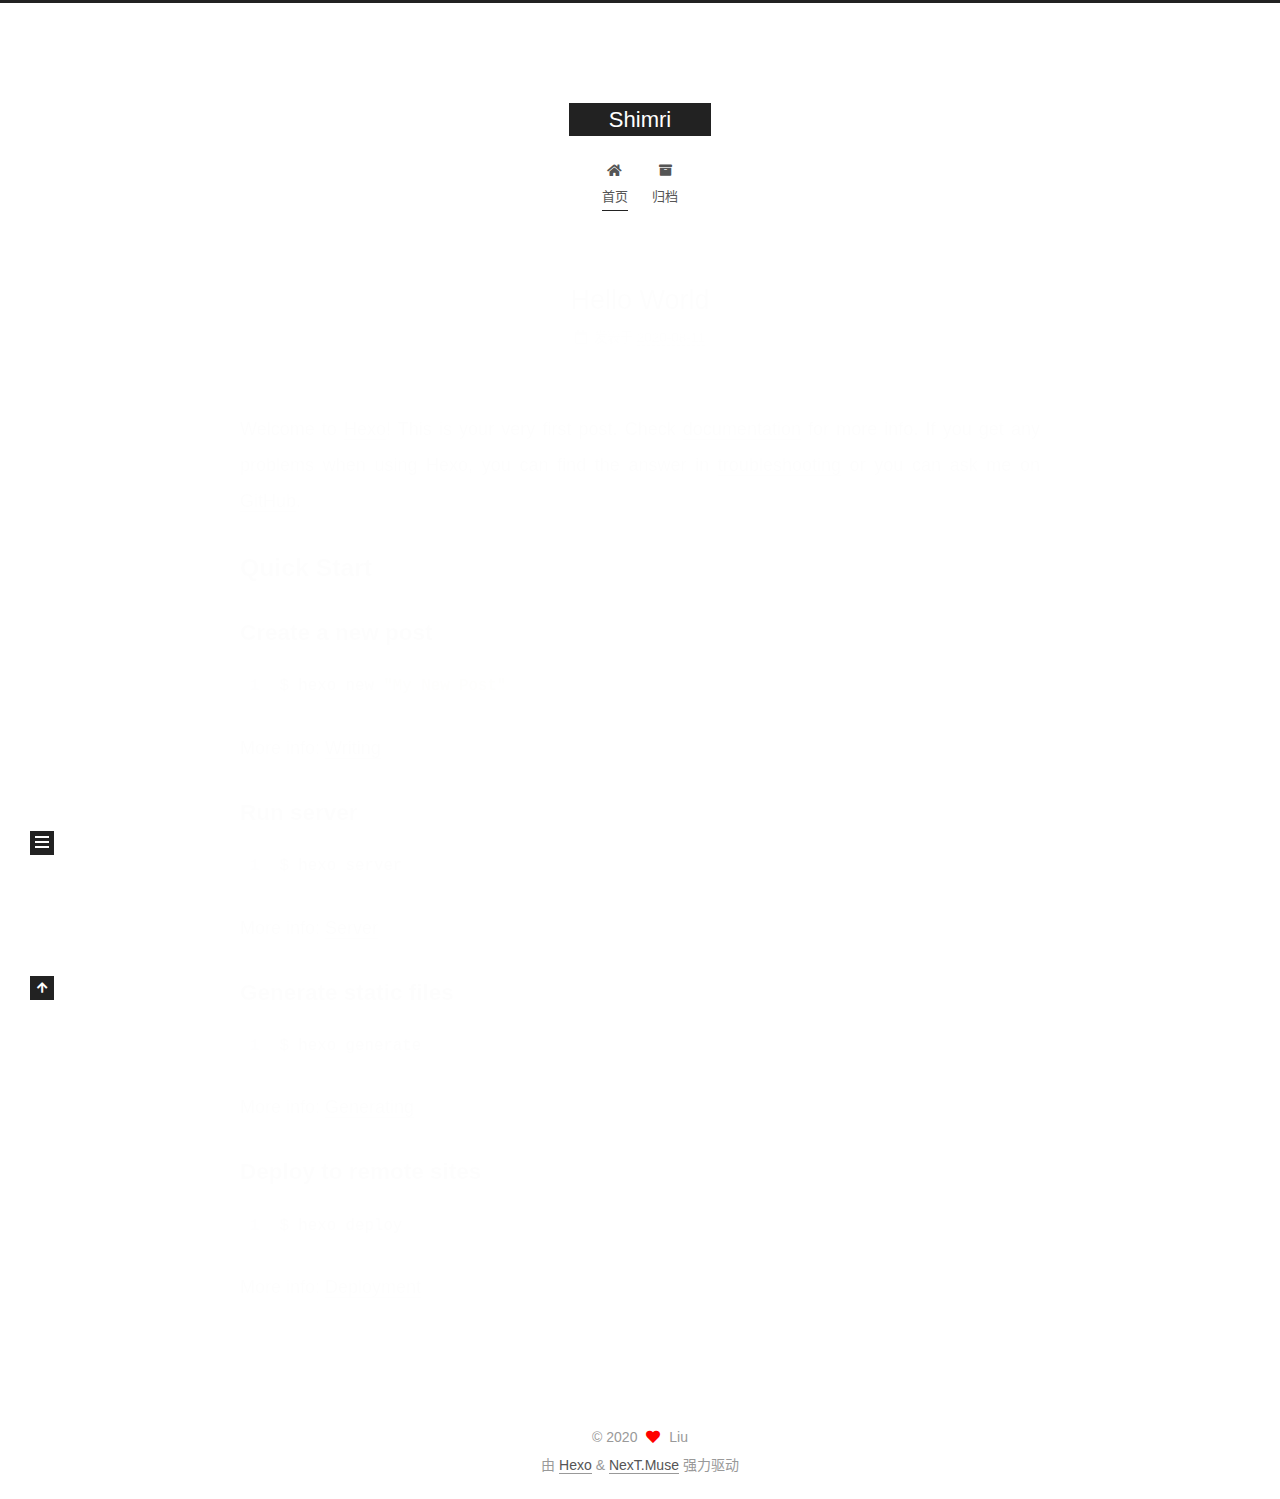
==== commit 635d95dc: "Site updated: 2020-08-11 20:32:30" ====
--- a/index.html
+++ b/index.html
@@ -1,196 +1,369 @@
 <!DOCTYPE html>
-<html>
+<html lang="zh-CN">
 <head>
-  <meta charset="utf-8">
-  
-
-  
-  <title>Shimri</title>
-  <meta name="viewport" content="width=device-width, initial-scale=1, maximum-scale=1">
+  <meta charset="UTF-8">
+<meta name="viewport" content="width=device-width, initial-scale=1, maximum-scale=2">
+<meta name="theme-color" content="#222">
+<meta name="generator" content="Hexo 5.0.2">
+  <link rel="apple-touch-icon" sizes="180x180" href="/images/apple-touch-icon-next.png">
+  <link rel="icon" type="image/png" sizes="32x32" href="/images/favicon-32x32-next.png">
+  <link rel="icon" type="image/png" sizes="16x16" href="/images/favicon-16x16-next.png">
+  <link rel="mask-icon" href="/images/logo.svg" color="#222">
+
+<link rel="stylesheet" href="/css/main.css">
+
+
+<link rel="stylesheet" href="/lib/font-awesome/css/all.min.css">
+
+<script id="hexo-configurations">
+    var NexT = window.NexT || {};
+    var CONFIG = {"hostname":"yoursite.com","root":"/","scheme":"Muse","version":"7.8.0","exturl":false,"sidebar":{"position":"left","display":"post","padding":18,"offset":12,"onmobile":false},"copycode":{"enable":false,"show_result":false,"style":null},"back2top":{"enable":true,"sidebar":false,"scrollpercent":false},"bookmark":{"enable":false,"color":"#222","save":"auto"},"fancybox":false,"mediumzoom":false,"lazyload":false,"pangu":false,"comments":{"style":"tabs","active":null,"storage":true,"lazyload":false,"nav":null},"algolia":{"hits":{"per_page":10},"labels":{"input_placeholder":"Search for Posts","hits_empty":"We didn't find any results for the search: ${query}","hits_stats":"${hits} results found in ${time} ms"}},"localsearch":{"enable":false,"trigger":"auto","top_n_per_article":1,"unescape":false,"preload":false},"motion":{"enable":true,"async":false,"transition":{"post_block":"fadeIn","post_header":"slideDownIn","post_body":"slideDownIn","coll_header":"slideLeftIn","sidebar":"slideUpIn"}}};
+  </script>
+
   <meta property="og:type" content="website">
 <meta property="og:title" content="Shimri">
-<meta property="og:url" content="https://shimri.github.io/index.html">
+<meta property="og:url" content="http://yoursite.com/child/index.html">
 <meta property="og:site_name" content="Shimri">
 <meta property="og:locale" content="zh_CN">
 <meta property="article:author" content="Liu">
 <meta name="twitter:card" content="summary">
-  
-    <link rel="alternate" href="/atom.xml" title="Shimri" type="application/atom+xml">
-  
-  
-    <link rel="icon" href="/favicon.png">
-  
-  
-    <link href="//fonts.googleapis.com/css?family=Source+Code+Pro" rel="stylesheet" type="text/css">
-  
-  
-<link rel="stylesheet" href="/css/style.css">
-
-<meta name="generator" content="Hexo 5.0.2"></head>
-
-<body>
-  <div id="container">
-    <div id="wrap">
-      <header id="header">
-  <div id="banner"></div>
-  <div id="header-outer" class="outer">
-    <div id="header-title" class="inner">
-      <h1 id="logo-wrap">
-        <a href="/" id="logo">Shimri</a>
-      </h1>
+
+<link rel="canonical" href="http://yoursite.com/child/">
+
+
+<script id="page-configurations">
+  // https://hexo.io/docs/variables.html
+  CONFIG.page = {
+    sidebar: "",
+    isHome : true,
+    isPost : false,
+    lang   : 'zh-CN'
+  };
+</script>
+
+  <title>Shimri</title>
+  
+
+
+
+
+
+
+  <noscript>
+  <style>
+  .use-motion .brand,
+  .use-motion .menu-item,
+  .sidebar-inner,
+  .use-motion .post-block,
+  .use-motion .pagination,
+  .use-motion .comments,
+  .use-motion .post-header,
+  .use-motion .post-body,
+  .use-motion .collection-header { opacity: initial; }
+
+  .use-motion .site-title,
+  .use-motion .site-subtitle {
+    opacity: initial;
+    top: initial;
+  }
+
+  .use-motion .logo-line-before i { left: initial; }
+  .use-motion .logo-line-after i { right: initial; }
+  </style>
+</noscript>
+
+</head>
+
+<body itemscope itemtype="http://schema.org/WebPage">
+  <div class="container use-motion">
+    <div class="headband"></div>
+
+    <header class="header" itemscope itemtype="http://schema.org/WPHeader">
+      <div class="header-inner"><div class="site-brand-container">
+  <div class="site-nav-toggle">
+    <div class="toggle" aria-label="切换导航栏">
+      <span class="toggle-line toggle-line-first"></span>
+      <span class="toggle-line toggle-line-middle"></span>
+      <span class="toggle-line toggle-line-last"></span>
+    </div>
+  </div>
+
+  <div class="site-meta">
+
+    <a href="/" class="brand" rel="start">
+      <span class="logo-line-before"><i></i></span>
+      <h1 class="site-title">Shimri</h1>
+      <span class="logo-line-after"><i></i></span>
+    </a>
+  </div>
+
+  <div class="site-nav-right">
+    <div class="toggle popup-trigger">
+    </div>
+  </div>
+</div>
+
+
+
+
+<nav class="site-nav">
+  <ul id="menu" class="main-menu menu">
+        <li class="menu-item menu-item-home">
+
+    <a href="/" rel="section"><i class="fa fa-home fa-fw"></i>首页</a>
+
+  </li>
+        <li class="menu-item menu-item-archives">
+
+    <a href="/archives/" rel="section"><i class="fa fa-archive fa-fw"></i>归档</a>
+
+  </li>
+  </ul>
+</nav>
+
+
+
+
+</div>
+    </header>
+
+    
+  <div class="back-to-top">
+    <i class="fa fa-arrow-up"></i>
+    <span>0%</span>
+  </div>
+
+
+    <main class="main">
+      <div class="main-inner">
+        <div class="content-wrap">
+          
+
+          <div class="content index posts-expand">
+            
+      
+  
+  
+  <article itemscope itemtype="http://schema.org/Article" class="post-block" lang="zh-CN">
+    <link itemprop="mainEntityOfPage" href="http://yoursite.com/child/2020/08/11/hello-world/">
+
+    <span hidden itemprop="author" itemscope itemtype="http://schema.org/Person">
+      <meta itemprop="image" content="/images/avatar.gif">
+      <meta itemprop="name" content="Liu">
+      <meta itemprop="description" content="">
+    </span>
+
+    <span hidden itemprop="publisher" itemscope itemtype="http://schema.org/Organization">
+      <meta itemprop="name" content="Shimri">
+    </span>
+      <header class="post-header">
+        <h2 class="post-title" itemprop="name headline">
+          
+            <a href="/2020/08/11/hello-world/" class="post-title-link" itemprop="url">Hello World</a>
+        </h2>
+
+        <div class="post-meta">
+            <span class="post-meta-item">
+              <span class="post-meta-item-icon">
+                <i class="far fa-calendar"></i>
+              </span>
+              <span class="post-meta-item-text">发表于</span>
+
+              <time title="创建时间：2020-08-11 19:29:06" itemprop="dateCreated datePublished" datetime="2020-08-11T19:29:06+08:00">2020-08-11</time>
+            </span>
+
+          
+
+        </div>
+      </header>
+
+    
+    
+    
+    <div class="post-body" itemprop="articleBody">
+
+      
+          <p>Welcome to <a target="_blank" rel="noopener" href="https://hexo.io/">Hexo</a>! This is your very first post. Check <a target="_blank" rel="noopener" href="https://hexo.io/docs/">documentation</a> for more info. If you get any problems when using Hexo, you can find the answer in <a target="_blank" rel="noopener" href="https://hexo.io/docs/troubleshooting.html">troubleshooting</a> or you can ask me on <a target="_blank" rel="noopener" href="https://github.com/hexojs/hexo/issues">GitHub</a>.</p>
+<h2 id="Quick-Start"><a href="#Quick-Start" class="headerlink" title="Quick Start"></a>Quick Start</h2><h3 id="Create-a-new-post"><a href="#Create-a-new-post" class="headerlink" title="Create a new post"></a>Create a new post</h3><figure class="highlight bash"><table><tr><td class="gutter"><pre><span class="line">1</span><br></pre></td><td class="code"><pre><span class="line">$ hexo new <span class="string">&quot;My New Post&quot;</span></span><br></pre></td></tr></table></figure>
+
+<p>More info: <a target="_blank" rel="noopener" href="https://hexo.io/docs/writing.html">Writing</a></p>
+<h3 id="Run-server"><a href="#Run-server" class="headerlink" title="Run server"></a>Run server</h3><figure class="highlight bash"><table><tr><td class="gutter"><pre><span class="line">1</span><br></pre></td><td class="code"><pre><span class="line">$ hexo server</span><br></pre></td></tr></table></figure>
+
+<p>More info: <a target="_blank" rel="noopener" href="https://hexo.io/docs/server.html">Server</a></p>
+<h3 id="Generate-static-files"><a href="#Generate-static-files" class="headerlink" title="Generate static files"></a>Generate static files</h3><figure class="highlight bash"><table><tr><td class="gutter"><pre><span class="line">1</span><br></pre></td><td class="code"><pre><span class="line">$ hexo generate</span><br></pre></td></tr></table></figure>
+
+<p>More info: <a target="_blank" rel="noopener" href="https://hexo.io/docs/generating.html">Generating</a></p>
+<h3 id="Deploy-to-remote-sites"><a href="#Deploy-to-remote-sites" class="headerlink" title="Deploy to remote sites"></a>Deploy to remote sites</h3><figure class="highlight bash"><table><tr><td class="gutter"><pre><span class="line">1</span><br></pre></td><td class="code"><pre><span class="line">$ hexo deploy</span><br></pre></td></tr></table></figure>
+
+<p>More info: <a target="_blank" rel="noopener" href="https://hexo.io/docs/one-command-deployment.html">Deployment</a></p>
+
       
     </div>
-    <div id="header-inner" class="inner">
-      <nav id="main-nav">
-        <a id="main-nav-toggle" class="nav-icon"></a>
+
+    
+    
+    
+      <footer class="post-footer">
+        <div class="post-eof"></div>
+      </footer>
+  </article>
+  
+  
+  
+
+
+  
+
+
+
+          </div>
+          
+
+<script>
+  window.addEventListener('tabs:register', () => {
+    let { activeClass } = CONFIG.comments;
+    if (CONFIG.comments.storage) {
+      activeClass = localStorage.getItem('comments_active') || activeClass;
+    }
+    if (activeClass) {
+      let activeTab = document.querySelector(`a[href="#comment-${activeClass}"]`);
+      if (activeTab) {
+        activeTab.click();
+      }
+    }
+  });
+  if (CONFIG.comments.storage) {
+    window.addEventListener('tabs:click', event => {
+      if (!event.target.matches('.tabs-comment .tab-content .tab-pane')) return;
+      let commentClass = event.target.classList[1];
+      localStorage.setItem('comments_active', commentClass);
+    });
+  }
+</script>
+
+        </div>
+          
+  
+  <div class="toggle sidebar-toggle">
+    <span class="toggle-line toggle-line-first"></span>
+    <span class="toggle-line toggle-line-middle"></span>
+    <span class="toggle-line toggle-line-last"></span>
+  </div>
+
+  <aside class="sidebar">
+    <div class="sidebar-inner">
+
+      <ul class="sidebar-nav motion-element">
+        <li class="sidebar-nav-toc">
+          文章目录
+        </li>
+        <li class="sidebar-nav-overview">
+          站点概览
+        </li>
+      </ul>
+
+      <!--noindex-->
+      <div class="post-toc-wrap sidebar-panel">
+      </div>
+      <!--/noindex-->
+
+      <div class="site-overview-wrap sidebar-panel">
+        <div class="site-author motion-element" itemprop="author" itemscope itemtype="http://schema.org/Person">
+  <p class="site-author-name" itemprop="name">Liu</p>
+  <div class="site-description" itemprop="description"></div>
+</div>
+<div class="site-state-wrap motion-element">
+  <nav class="site-state">
+      <div class="site-state-item site-state-posts">
+          <a href="/archives/">
         
-          <a class="main-nav-link" href="/">Home</a>
+          <span class="site-state-item-count">1</span>
+          <span class="site-state-item-name">日志</span>
+        </a>
+      </div>
+  </nav>
+</div>
+
+
+
+      </div>
+
+    </div>
+  </aside>
+  <div id="sidebar-dimmer"></div>
+
+
+      </div>
+    </main>
+
+    <footer class="footer">
+      <div class="footer-inner">
         
-          <a class="main-nav-link" href="/archives">Archives</a>
+
         
-      </nav>
-      <nav id="sub-nav">
+
+<div class="copyright">
+  
+  &copy; 
+  <span itemprop="copyrightYear">2020</span>
+  <span class="with-love">
+    <i class="fa fa-heart"></i>
+  </span>
+  <span class="author" itemprop="copyrightHolder">Liu</span>
+</div>
+  <div class="powered-by">由 <a href="https://hexo.io/" class="theme-link" rel="noopener" target="_blank">Hexo</a> & <a href="https://muse.theme-next.org/" class="theme-link" rel="noopener" target="_blank">NexT.Muse</a> 强力驱动
+  </div>
+
         
-          <a id="nav-rss-link" class="nav-icon" href="/atom.xml" title="RSS Feed"></a>
-        
-        <a id="nav-search-btn" class="nav-icon" title="搜索"></a>
-      </nav>
-      <div id="search-form-wrap">
-        <form action="//google.com/search" method="get" accept-charset="UTF-8" class="search-form"><input type="search" name="q" class="search-form-input" placeholder="Search"><button type="submit" class="search-form-submit">&#xF002;</button><input type="hidden" name="sitesearch" value="https://Shimri.github.io"></form>
-      </div>
-    </div>
-  </div>
-</header>
-      <div class="outer">
-        <section id="main">
-  
-    <article id="post-hello-world" class="article article-type-post" itemscope itemprop="blogPost">
-  <div class="article-meta">
-    <a href="/2020/08/11/hello-world/" class="article-date">
-  <time datetime="2020-08-11T11:29:06.760Z" itemprop="datePublished">2020-08-11</time>
-</a>
-    
-  </div>
-  <div class="article-inner">
-    
-    
-      <header class="article-header">
-        
-  
-    <h1 itemprop="name">
-      <a class="article-title" href="/2020/08/11/hello-world/">Hello World</a>
-    </h1>
-  
-
-      </header>
-    
-    <div class="article-entry" itemprop="articleBody">
-      
-        <p>Welcome to <a target="_blank" rel="noopener" href="https://hexo.io/">Hexo</a>! This is your very first post. Check <a target="_blank" rel="noopener" href="https://hexo.io/docs/">documentation</a> for more info. If you get any problems when using Hexo, you can find the answer in <a target="_blank" rel="noopener" href="https://hexo.io/docs/troubleshooting.html">troubleshooting</a> or you can ask me on <a target="_blank" rel="noopener" href="https://github.com/hexojs/hexo/issues">GitHub</a>.</p>
-<h2 id="Quick-Start"><a href="#Quick-Start" class="headerlink" title="Quick Start"></a>Quick Start</h2><h3 id="Create-a-new-post"><a href="#Create-a-new-post" class="headerlink" title="Create a new post"></a>Create a new post</h3><figure class="highlight bash"><table><tr><td class="gutter"><pre><span class="line">1</span><br></pre></td><td class="code"><pre><span class="line">$ hexo new <span class="string">&quot;My New Post&quot;</span></span><br></pre></td></tr></table></figure>
-
-<p>More info: <a target="_blank" rel="noopener" href="https://hexo.io/docs/writing.html">Writing</a></p>
-<h3 id="Run-server"><a href="#Run-server" class="headerlink" title="Run server"></a>Run server</h3><figure class="highlight bash"><table><tr><td class="gutter"><pre><span class="line">1</span><br></pre></td><td class="code"><pre><span class="line">$ hexo server</span><br></pre></td></tr></table></figure>
-
-<p>More info: <a target="_blank" rel="noopener" href="https://hexo.io/docs/server.html">Server</a></p>
-<h3 id="Generate-static-files"><a href="#Generate-static-files" class="headerlink" title="Generate static files"></a>Generate static files</h3><figure class="highlight bash"><table><tr><td class="gutter"><pre><span class="line">1</span><br></pre></td><td class="code"><pre><span class="line">$ hexo generate</span><br></pre></td></tr></table></figure>
-
-<p>More info: <a target="_blank" rel="noopener" href="https://hexo.io/docs/generating.html">Generating</a></p>
-<h3 id="Deploy-to-remote-sites"><a href="#Deploy-to-remote-sites" class="headerlink" title="Deploy to remote sites"></a>Deploy to remote sites</h3><figure class="highlight bash"><table><tr><td class="gutter"><pre><span class="line">1</span><br></pre></td><td class="code"><pre><span class="line">$ hexo deploy</span><br></pre></td></tr></table></figure>
-
-<p>More info: <a target="_blank" rel="noopener" href="https://hexo.io/docs/one-command-deployment.html">Deployment</a></p>
-
-      
-    </div>
-    <footer class="article-footer">
-      <a data-url="https://shimri.github.io/2020/08/11/hello-world/" data-id="ckdpvdth90000ugzq1peydlr1" class="article-share-link">Share</a>
-      
-      
+
+
+
+
+
+
+
+
+      </div>
     </footer>
   </div>
-  
-</article>
-
-
-  
-
-
-</section>
-        
-          <aside id="sidebar">
-  
-    
-
-  
-    
-
-  
-    
-  
-    
-  <div class="widget-wrap">
-    <h3 class="widget-title">归档</h3>
-    <div class="widget">
-      <ul class="archive-list"><li class="archive-list-item"><a class="archive-list-link" href="/archives/2020/08/">八月 2020</a></li></ul>
-    </div>
-  </div>
-
-
-  
-    
-  <div class="widget-wrap">
-    <h3 class="widget-title">最新文章</h3>
-    <div class="widget">
-      <ul>
-        
-          <li>
-            <a href="/2020/08/11/hello-world/">Hello World</a>
-          </li>
-        
-      </ul>
-    </div>
-  </div>
-
-  
-</aside>
-        
-      </div>
-      <footer id="footer">
-  
-  <div class="outer">
-    <div id="footer-info" class="inner">
-      &copy; 2020 Liu<br>
-      Powered by <a href="http://hexo.io/" target="_blank">Hexo</a>
-    </div>
-  </div>
-</footer>
-    </div>
-    <nav id="mobile-nav">
-  
-    <a href="/" class="mobile-nav-link">Home</a>
-  
-    <a href="/archives" class="mobile-nav-link">Archives</a>
-  
-</nav>
-    
-
-<script src="//ajax.googleapis.com/ajax/libs/jquery/2.0.3/jquery.min.js"></script>
-
-
-  
-<link rel="stylesheet" href="/fancybox/jquery.fancybox.css">
-
-  
-<script src="/fancybox/jquery.fancybox.pack.js"></script>
-
-
-
-
-<script src="/js/script.js"></script>
-
-
-
-
-  </div>
+
+  
+  <script src="/lib/anime.min.js"></script>
+  <script src="/lib/velocity/velocity.min.js"></script>
+  <script src="/lib/velocity/velocity.ui.min.js"></script>
+
+<script src="/js/utils.js"></script>
+
+<script src="/js/motion.js"></script>
+
+
+<script src="/js/schemes/muse.js"></script>
+
+
+<script src="/js/next-boot.js"></script>
+
+
+
+
+  
+
+
+
+
+
+
+
+
+
+
+
+
+
+
+
+  
+
+  
+
 </body>
-</html>+</html>
--- a/css/main.css
+++ b/css/main.css
@@ -0,0 +1,2291 @@
+:root {
+  --body-bg-color: #fff;
+  --content-bg-color: #fff;
+  --card-bg-color: #f5f5f5;
+  --text-color: #555;
+  --blockquote-color: #666;
+  --link-color: #555;
+  --link-hover-color: #222;
+  --brand-color: #fff;
+  --brand-hover-color: #fff;
+  --table-row-odd-bg-color: #f9f9f9;
+  --table-row-hover-bg-color: #f5f5f5;
+  --menu-item-bg-color: #f5f5f5;
+  --btn-default-bg: #222;
+  --btn-default-color: #fff;
+  --btn-default-border-color: #222;
+  --btn-default-hover-bg: #fff;
+  --btn-default-hover-color: #222;
+  --btn-default-hover-border-color: #222;
+}
+html {
+  line-height: 1.15; /* 1 */
+  -webkit-text-size-adjust: 100%; /* 2 */
+}
+body {
+  margin: 0;
+}
+main {
+  display: block;
+}
+h1 {
+  font-size: 2em;
+  margin: 0.67em 0;
+}
+hr {
+  box-sizing: content-box; /* 1 */
+  height: 0; /* 1 */
+  overflow: visible; /* 2 */
+}
+pre {
+  font-family: monospace, monospace; /* 1 */
+  font-size: 1em; /* 2 */
+}
+a {
+  background: transparent;
+}
+abbr[title] {
+  border-bottom: none; /* 1 */
+  text-decoration: underline; /* 2 */
+  text-decoration: underline dotted; /* 2 */
+}
+b,
+strong {
+  font-weight: bolder;
+}
+code,
+kbd,
+samp {
+  font-family: monospace, monospace; /* 1 */
+  font-size: 1em; /* 2 */
+}
+small {
+  font-size: 80%;
+}
+sub,
+sup {
+  font-size: 75%;
+  line-height: 0;
+  position: relative;
+  vertical-align: baseline;
+}
+sub {
+  bottom: -0.25em;
+}
+sup {
+  top: -0.5em;
+}
+img {
+  border-style: none;
+}
+button,
+input,
+optgroup,
+select,
+textarea {
+  font-family: inherit; /* 1 */
+  font-size: 100%; /* 1 */
+  line-height: 1.15; /* 1 */
+  margin: 0; /* 2 */
+}
+button,
+input {
+/* 1 */
+  overflow: visible;
+}
+button,
+select {
+/* 1 */
+  text-transform: none;
+}
+button,
+[type='button'],
+[type='reset'],
+[type='submit'] {
+  -webkit-appearance: button;
+}
+button::-moz-focus-inner,
+[type='button']::-moz-focus-inner,
+[type='reset']::-moz-focus-inner,
+[type='submit']::-moz-focus-inner {
+  border-style: none;
+  padding: 0;
+}
+button:-moz-focusring,
+[type='button']:-moz-focusring,
+[type='reset']:-moz-focusring,
+[type='submit']:-moz-focusring {
+  outline: 1px dotted ButtonText;
+}
+fieldset {
+  padding: 0.35em 0.75em 0.625em;
+}
+legend {
+  box-sizing: border-box; /* 1 */
+  color: inherit; /* 2 */
+  display: table; /* 1 */
+  max-width: 100%; /* 1 */
+  padding: 0; /* 3 */
+  white-space: normal; /* 1 */
+}
+progress {
+  vertical-align: baseline;
+}
+textarea {
+  overflow: auto;
+}
+[type='checkbox'],
+[type='radio'] {
+  box-sizing: border-box; /* 1 */
+  padding: 0; /* 2 */
+}
+[type='number']::-webkit-inner-spin-button,
+[type='number']::-webkit-outer-spin-button {
+  height: auto;
+}
+[type='search'] {
+  outline-offset: -2px; /* 2 */
+  -webkit-appearance: textfield; /* 1 */
+}
+[type='search']::-webkit-search-decoration {
+  -webkit-appearance: none;
+}
+::-webkit-file-upload-button {
+  font: inherit; /* 2 */
+  -webkit-appearance: button; /* 1 */
+}
+details {
+  display: block;
+}
+summary {
+  display: list-item;
+}
+template {
+  display: none;
+}
+[hidden] {
+  display: none;
+}
+::selection {
+  background: #262a30;
+  color: #eee;
+}
+html,
+body {
+  height: 100%;
+}
+body {
+  background: var(--body-bg-color);
+  color: var(--text-color);
+  font-family: 'Lato', "PingFang SC", "Microsoft YaHei", sans-serif;
+  font-size: 1em;
+  line-height: 2;
+}
+@media (max-width: 991px) {
+  body {
+    padding-left: 0 !important;
+    padding-right: 0 !important;
+  }
+}
+h1,
+h2,
+h3,
+h4,
+h5,
+h6 {
+  font-family: 'Lato', "PingFang SC", "Microsoft YaHei", sans-serif;
+  font-weight: bold;
+  line-height: 1.5;
+  margin: 20px 0 15px;
+}
+h1 {
+  font-size: 1.5em;
+}
+h2 {
+  font-size: 1.375em;
+}
+h3 {
+  font-size: 1.25em;
+}
+h4 {
+  font-size: 1.125em;
+}
+h5 {
+  font-size: 1em;
+}
+h6 {
+  font-size: 0.875em;
+}
+p {
+  margin: 0 0 20px 0;
+}
+a,
+span.exturl {
+  border-bottom: 1px solid #999;
+  color: var(--link-color);
+  outline: 0;
+  text-decoration: none;
+  overflow-wrap: break-word;
+  word-wrap: break-word;
+  cursor: pointer;
+}
+a:hover,
+span.exturl:hover {
+  border-bottom-color: var(--link-hover-color);
+  color: var(--link-hover-color);
+}
+iframe,
+img,
+video {
+  display: block;
+  margin-left: auto;
+  margin-right: auto;
+  max-width: 100%;
+}
+hr {
+  background-image: repeating-linear-gradient(-45deg, #ddd, #ddd 4px, transparent 4px, transparent 8px);
+  border: 0;
+  height: 3px;
+  margin: 40px 0;
+}
+blockquote {
+  border-left: 4px solid #ddd;
+  color: var(--blockquote-color);
+  margin: 0;
+  padding: 0 15px;
+}
+blockquote cite::before {
+  content: '-';
+  padding: 0 5px;
+}
+dt {
+  font-weight: bold;
+}
+dd {
+  margin: 0;
+  padding: 0;
+}
+kbd {
+  background-color: #f5f5f5;
+  background-image: linear-gradient(#eee, #fff, #eee);
+  border: 1px solid #ccc;
+  border-radius: 0.2em;
+  box-shadow: 0.1em 0.1em 0.2em rgba(0,0,0,0.1);
+  color: #555;
+  font-family: inherit;
+  padding: 0.1em 0.3em;
+  white-space: nowrap;
+}
+.table-container {
+  overflow: auto;
+}
+table {
+  border-collapse: collapse;
+  border-spacing: 0;
+  font-size: 0.875em;
+  margin: 0 0 20px 0;
+  width: 100%;
+}
+tbody tr:nth-of-type(odd) {
+  background: var(--table-row-odd-bg-color);
+}
+tbody tr:hover {
+  background: var(--table-row-hover-bg-color);
+}
+caption,
+th,
+td {
+  font-weight: normal;
+  padding: 8px;
+  vertical-align: middle;
+}
+th,
+td {
+  border: 1px solid #ddd;
+  border-bottom: 3px solid #ddd;
+}
+th {
+  font-weight: 700;
+  padding-bottom: 10px;
+}
+td {
+  border-bottom-width: 1px;
+}
+.btn {
+  background: var(--btn-default-bg);
+  border: 2px solid var(--btn-default-border-color);
+  border-radius: 0;
+  color: var(--btn-default-color);
+  display: inline-block;
+  font-size: 0.875em;
+  line-height: 2;
+  padding: 0 20px;
+  text-decoration: none;
+  transition-property: background-color;
+  transition-delay: 0s;
+  transition-duration: 0.2s;
+  transition-timing-function: ease-in-out;
+}
+.btn:hover {
+  background: var(--btn-default-hover-bg);
+  border-color: var(--btn-default-hover-border-color);
+  color: var(--btn-default-hover-color);
+}
+.btn + .btn {
+  margin: 0 0 8px 8px;
+}
+.btn .fa-fw {
+  text-align: left;
+  width: 1.285714285714286em;
+}
+.toggle {
+  line-height: 0;
+}
+.toggle .toggle-line {
+  background: #fff;
+  display: inline-block;
+  height: 2px;
+  left: 0;
+  position: relative;
+  top: 0;
+  transition: all 0.4s;
+  vertical-align: top;
+  width: 100%;
+}
+.toggle .toggle-line:not(:first-child) {
+  margin-top: 3px;
+}
+.toggle.toggle-arrow .toggle-line-first {
+  left: 50%;
+  top: 2px;
+  transform: rotate(45deg);
+  width: 50%;
+}
+.toggle.toggle-arrow .toggle-line-middle {
+  left: 2px;
+  width: 90%;
+}
+.toggle.toggle-arrow .toggle-line-last {
+  left: 50%;
+  top: -2px;
+  transform: rotate(-45deg);
+  width: 50%;
+}
+.toggle.toggle-close .toggle-line-first {
+  transform: rotate(-45deg);
+  top: 5px;
+}
+.toggle.toggle-close .toggle-line-middle {
+  opacity: 0;
+}
+.toggle.toggle-close .toggle-line-last {
+  transform: rotate(45deg);
+  top: -5px;
+}
+.highlight,
+pre {
+  background: #f7f7f7;
+  color: #4d4d4c;
+  line-height: 1.6;
+  margin: 0 auto 20px;
+}
+pre,
+code {
+  font-family: consolas, Menlo, monospace, "PingFang SC", "Microsoft YaHei";
+}
+code {
+  background: #eee;
+  border-radius: 3px;
+  color: #555;
+  padding: 2px 4px;
+  overflow-wrap: break-word;
+  word-wrap: break-word;
+}
+.highlight *::selection {
+  background: #d6d6d6;
+}
+.highlight pre {
+  border: 0;
+  margin: 0;
+  padding: 10px 0;
+}
+.highlight table {
+  border: 0;
+  margin: 0;
+  width: auto;
+}
+.highlight td {
+  border: 0;
+  padding: 0;
+}
+.highlight figcaption {
+  background: #eff2f3;
+  color: #4d4d4c;
+  display: flex;
+  font-size: 0.875em;
+  justify-content: space-between;
+  line-height: 1.2;
+  padding: 0.5em;
+}
+.highlight figcaption a {
+  color: #4d4d4c;
+}
+.highlight figcaption a:hover {
+  border-bottom-color: #4d4d4c;
+}
+.highlight .gutter {
+  -moz-user-select: none;
+  -ms-user-select: none;
+  -webkit-user-select: none;
+  user-select: none;
+}
+.highlight .gutter pre {
+  background: #eff2f3;
+  color: #869194;
+  padding-left: 10px;
+  padding-right: 10px;
+  text-align: right;
+}
+.highlight .code pre {
+  background: #f7f7f7;
+  padding-left: 10px;
+  width: 100%;
+}
+.gist table {
+  width: auto;
+}
+.gist table td {
+  border: 0;
+}
+pre {
+  overflow: auto;
+  padding: 10px;
+}
+pre code {
+  background: none;
+  color: #4d4d4c;
+  font-size: 0.875em;
+  padding: 0;
+  text-shadow: none;
+}
+pre .deletion {
+  background: #fdd;
+}
+pre .addition {
+  background: #dfd;
+}
+pre .meta {
+  color: #eab700;
+  -moz-user-select: none;
+  -ms-user-select: none;
+  -webkit-user-select: none;
+  user-select: none;
+}
+pre .comment {
+  color: #8e908c;
+}
+pre .variable,
+pre .attribute,
+pre .tag,
+pre .name,
+pre .regexp,
+pre .ruby .constant,
+pre .xml .tag .title,
+pre .xml .pi,
+pre .xml .doctype,
+pre .html .doctype,
+pre .css .id,
+pre .css .class,
+pre .css .pseudo {
+  color: #c82829;
+}
+pre .number,
+pre .preprocessor,
+pre .built_in,
+pre .builtin-name,
+pre .literal,
+pre .params,
+pre .constant,
+pre .command {
+  color: #f5871f;
+}
+pre .ruby .class .title,
+pre .css .rules .attribute,
+pre .string,
+pre .symbol,
+pre .value,
+pre .inheritance,
+pre .header,
+pre .ruby .symbol,
+pre .xml .cdata,
+pre .special,
+pre .formula {
+  color: #718c00;
+}
+pre .title,
+pre .css .hexcolor {
+  color: #3e999f;
+}
+pre .function,
+pre .python .decorator,
+pre .python .title,
+pre .ruby .function .title,
+pre .ruby .title .keyword,
+pre .perl .sub,
+pre .javascript .title,
+pre .coffeescript .title {
+  color: #4271ae;
+}
+pre .keyword,
+pre .javascript .function {
+  color: #8959a8;
+}
+.blockquote-center {
+  border-left: none;
+  margin: 40px 0;
+  padding: 0;
+  position: relative;
+  text-align: center;
+}
+.blockquote-center .fa {
+  display: block;
+  opacity: 0.6;
+  position: absolute;
+  width: 100%;
+}
+.blockquote-center .fa-quote-left {
+  border-top: 1px solid #ccc;
+  text-align: left;
+  top: -20px;
+}
+.blockquote-center .fa-quote-right {
+  border-bottom: 1px solid #ccc;
+  text-align: right;
+  bottom: -20px;
+}
+.blockquote-center p,
+.blockquote-center div {
+  text-align: center;
+}
+.post-body .group-picture img {
+  margin: 0 auto;
+  padding: 0 3px;
+}
+.group-picture-row {
+  margin-bottom: 6px;
+  overflow: hidden;
+}
+.group-picture-column {
+  float: left;
+  margin-bottom: 10px;
+}
+.post-body .label {
+  color: #555;
+  display: inline;
+  padding: 0 2px;
+}
+.post-body .label.default {
+  background: #f0f0f0;
+}
+.post-body .label.primary {
+  background: #efe6f7;
+}
+.post-body .label.info {
+  background: #e5f2f8;
+}
+.post-body .label.success {
+  background: #e7f4e9;
+}
+.post-body .label.warning {
+  background: #fcf6e1;
+}
+.post-body .label.danger {
+  background: #fae8eb;
+}
+.post-body .tabs {
+  margin-bottom: 20px;
+}
+.post-body .tabs,
+.tabs-comment {
+  display: block;
+  padding-top: 10px;
+  position: relative;
+}
+.post-body .tabs ul.nav-tabs,
+.tabs-comment ul.nav-tabs {
+  display: flex;
+  flex-wrap: wrap;
+  margin: 0;
+  margin-bottom: -1px;
+  padding: 0;
+}
+@media (max-width: 413px) {
+  .post-body .tabs ul.nav-tabs,
+  .tabs-comment ul.nav-tabs {
+    display: block;
+    margin-bottom: 5px;
+  }
+}
+.post-body .tabs ul.nav-tabs li.tab,
+.tabs-comment ul.nav-tabs li.tab {
+  border-bottom: 1px solid #ddd;
+  border-left: 1px solid transparent;
+  border-right: 1px solid transparent;
+  border-top: 3px solid transparent;
+  flex-grow: 1;
+  list-style-type: none;
+  border-radius: 0 0 0 0;
+}
+@media (max-width: 413px) {
+  .post-body .tabs ul.nav-tabs li.tab,
+  .tabs-comment ul.nav-tabs li.tab {
+    border-bottom: 1px solid transparent;
+    border-left: 3px solid transparent;
+    border-right: 1px solid transparent;
+    border-top: 1px solid transparent;
+  }
+}
+@media (max-width: 413px) {
+  .post-body .tabs ul.nav-tabs li.tab,
+  .tabs-comment ul.nav-tabs li.tab {
+    border-radius: 0;
+  }
+}
+.post-body .tabs ul.nav-tabs li.tab a,
+.tabs-comment ul.nav-tabs li.tab a {
+  border-bottom: initial;
+  display: block;
+  line-height: 1.8;
+  outline: 0;
+  padding: 0.25em 0.75em;
+  text-align: center;
+  transition-delay: 0s;
+  transition-duration: 0.2s;
+  transition-timing-function: ease-out;
+}
+.post-body .tabs ul.nav-tabs li.tab a i,
+.tabs-comment ul.nav-tabs li.tab a i {
+  width: 1.285714285714286em;
+}
+.post-body .tabs ul.nav-tabs li.tab.active,
+.tabs-comment ul.nav-tabs li.tab.active {
+  border-bottom: 1px solid transparent;
+  border-left: 1px solid #ddd;
+  border-right: 1px solid #ddd;
+  border-top: 3px solid #fc6423;
+}
+@media (max-width: 413px) {
+  .post-body .tabs ul.nav-tabs li.tab.active,
+  .tabs-comment ul.nav-tabs li.tab.active {
+    border-bottom: 1px solid #ddd;
+    border-left: 3px solid #fc6423;
+    border-right: 1px solid #ddd;
+    border-top: 1px solid #ddd;
+  }
+}
+.post-body .tabs ul.nav-tabs li.tab.active a,
+.tabs-comment ul.nav-tabs li.tab.active a {
+  color: var(--link-color);
+  cursor: default;
+}
+.post-body .tabs .tab-content .tab-pane,
+.tabs-comment .tab-content .tab-pane {
+  border: 1px solid #ddd;
+  border-top: 0;
+  padding: 20px 20px 0 20px;
+  border-radius: 0;
+}
+.post-body .tabs .tab-content .tab-pane:not(.active),
+.tabs-comment .tab-content .tab-pane:not(.active) {
+  display: none;
+}
+.post-body .tabs .tab-content .tab-pane.active,
+.tabs-comment .tab-content .tab-pane.active {
+  display: block;
+}
+.post-body .tabs .tab-content .tab-pane.active:nth-of-type(1),
+.tabs-comment .tab-content .tab-pane.active:nth-of-type(1) {
+  border-radius: 0 0 0 0;
+}
+@media (max-width: 413px) {
+  .post-body .tabs .tab-content .tab-pane.active:nth-of-type(1),
+  .tabs-comment .tab-content .tab-pane.active:nth-of-type(1) {
+    border-radius: 0;
+  }
+}
+.post-body .note {
+  border-radius: 3px;
+  margin-bottom: 20px;
+  padding: 1em;
+  position: relative;
+  border: 1px solid #eee;
+  border-left-width: 5px;
+}
+.post-body .note h2,
+.post-body .note h3,
+.post-body .note h4,
+.post-body .note h5,
+.post-body .note h6 {
+  margin-top: 0;
+  border-bottom: initial;
+  margin-bottom: 0;
+  padding-top: 0;
+}
+.post-body .note p:first-child,
+.post-body .note ul:first-child,
+.post-body .note ol:first-child,
+.post-body .note table:first-child,
+.post-body .note pre:first-child,
+.post-body .note blockquote:first-child,
+.post-body .note img:first-child {
+  margin-top: 0;
+}
+.post-body .note p:last-child,
+.post-body .note ul:last-child,
+.post-body .note ol:last-child,
+.post-body .note table:last-child,
+.post-body .note pre:last-child,
+.post-body .note blockquote:last-child,
+.post-body .note img:last-child {
+  margin-bottom: 0;
+}
+.post-body .note.default {
+  border-left-color: #777;
+}
+.post-body .note.default h2,
+.post-body .note.default h3,
+.post-body .note.default h4,
+.post-body .note.default h5,
+.post-body .note.default h6 {
+  color: #777;
+}
+.post-body .note.primary {
+  border-left-color: #6f42c1;
+}
+.post-body .note.primary h2,
+.post-body .note.primary h3,
+.post-body .note.primary h4,
+.post-body .note.primary h5,
+.post-body .note.primary h6 {
+  color: #6f42c1;
+}
+.post-body .note.info {
+  border-left-color: #428bca;
+}
+.post-body .note.info h2,
+.post-body .note.info h3,
+.post-body .note.info h4,
+.post-body .note.info h5,
+.post-body .note.info h6 {
+  color: #428bca;
+}
+.post-body .note.success {
+  border-left-color: #5cb85c;
+}
+.post-body .note.success h2,
+.post-body .note.success h3,
+.post-body .note.success h4,
+.post-body .note.success h5,
+.post-body .note.success h6 {
+  color: #5cb85c;
+}
+.post-body .note.warning {
+  border-left-color: #f0ad4e;
+}
+.post-body .note.warning h2,
+.post-body .note.warning h3,
+.post-body .note.warning h4,
+.post-body .note.warning h5,
+.post-body .note.warning h6 {
+  color: #f0ad4e;
+}
+.post-body .note.danger {
+  border-left-color: #d9534f;
+}
+.post-body .note.danger h2,
+.post-body .note.danger h3,
+.post-body .note.danger h4,
+.post-body .note.danger h5,
+.post-body .note.danger h6 {
+  color: #d9534f;
+}
+.pagination .prev,
+.pagination .next,
+.pagination .page-number,
+.pagination .space {
+  display: inline-block;
+  margin: 0 10px;
+  padding: 0 11px;
+  position: relative;
+  top: -1px;
+}
+@media (max-width: 767px) {
+  .pagination .prev,
+  .pagination .next,
+  .pagination .page-number,
+  .pagination .space {
+    margin: 0 5px;
+  }
+}
+.pagination {
+  border-top: 1px solid #eee;
+  margin: 120px 0 0;
+  text-align: center;
+}
+.pagination .prev,
+.pagination .next,
+.pagination .page-number {
+  border-bottom: 0;
+  border-top: 1px solid #eee;
+  transition-property: border-color;
+  transition-delay: 0s;
+  transition-duration: 0.2s;
+  transition-timing-function: ease-in-out;
+}
+.pagination .prev:hover,
+.pagination .next:hover,
+.pagination .page-number:hover {
+  border-top-color: #222;
+}
+.pagination .space {
+  margin: 0;
+  padding: 0;
+}
+.pagination .prev {
+  margin-left: 0;
+}
+.pagination .next {
+  margin-right: 0;
+}
+.pagination .page-number.current {
+  background: #ccc;
+  border-top-color: #ccc;
+  color: #fff;
+}
+@media (max-width: 767px) {
+  .pagination {
+    border-top: none;
+  }
+  .pagination .prev,
+  .pagination .next,
+  .pagination .page-number {
+    border-bottom: 1px solid #eee;
+    border-top: 0;
+    margin-bottom: 10px;
+    padding: 0 10px;
+  }
+  .pagination .prev:hover,
+  .pagination .next:hover,
+  .pagination .page-number:hover {
+    border-bottom-color: #222;
+  }
+}
+.comments {
+  margin-top: 60px;
+  overflow: hidden;
+}
+.comment-button-group {
+  display: flex;
+  flex-wrap: wrap-reverse;
+  justify-content: center;
+  margin: 1em 0;
+}
+.comment-button-group .comment-button {
+  margin: 0.1em 0.2em;
+}
+.comment-button-group .comment-button.active {
+  background: var(--btn-default-hover-bg);
+  border-color: var(--btn-default-hover-border-color);
+  color: var(--btn-default-hover-color);
+}
+.comment-position {
+  display: none;
+}
+.comment-position.active {
+  display: block;
+}
+.tabs-comment {
+  background: var(--content-bg-color);
+  margin-top: 4em;
+  padding-top: 0;
+}
+.tabs-comment .comments {
+  border: 0;
+  box-shadow: none;
+  margin-top: 0;
+  padding-top: 0;
+}
+.container {
+  min-height: 100%;
+  position: relative;
+}
+.main-inner {
+  margin: 0 auto;
+  width: 700px;
+}
+@media (min-width: 1200px) {
+  .main-inner {
+    width: 800px;
+  }
+}
+@media (min-width: 1600px) {
+  .main-inner {
+    width: 900px;
+  }
+}
+@media (max-width: 767px) {
+  .content-wrap {
+    padding: 0 20px;
+  }
+}
+.header {
+  background: transparent;
+}
+.header-inner {
+  margin: 0 auto;
+  width: 700px;
+}
+@media (min-width: 1200px) {
+  .header-inner {
+    width: 800px;
+  }
+}
+@media (min-width: 1600px) {
+  .header-inner {
+    width: 900px;
+  }
+}
+.site-brand-container {
+  display: flex;
+  flex-shrink: 0;
+  padding: 0 10px;
+}
+.headband {
+  background: #222;
+  height: 3px;
+}
+.site-meta {
+  flex-grow: 1;
+  text-align: center;
+}
+@media (max-width: 767px) {
+  .site-meta {
+    text-align: center;
+  }
+}
+.brand {
+  border-bottom: none;
+  color: var(--brand-color);
+  display: inline-block;
+  line-height: 1.375em;
+  padding: 0 40px;
+  position: relative;
+}
+.brand:hover {
+  color: var(--brand-hover-color);
+}
+.site-title {
+  font-family: 'Lato', "PingFang SC", "Microsoft YaHei", sans-serif;
+  font-size: 1.375em;
+  font-weight: normal;
+  margin: 0;
+}
+.site-subtitle {
+  color: #999;
+  font-size: 0.8125em;
+  margin: 10px 0;
+}
+.use-motion .brand {
+  opacity: 0;
+}
+.use-motion .site-title,
+.use-motion .site-subtitle,
+.use-motion .custom-logo-image {
+  opacity: 0;
+  position: relative;
+  top: -10px;
+}
+.site-nav-toggle,
+.site-nav-right {
+  display: none;
+}
+@media (max-width: 767px) {
+  .site-nav-toggle,
+  .site-nav-right {
+    display: flex;
+    flex-direction: column;
+    justify-content: center;
+  }
+}
+.site-nav-toggle .toggle,
+.site-nav-right .toggle {
+  color: var(--text-color);
+  padding: 10px;
+  width: 22px;
+}
+.site-nav-toggle .toggle .toggle-line,
+.site-nav-right .toggle .toggle-line {
+  background: var(--text-color);
+  border-radius: 1px;
+}
+.site-nav {
+  display: block;
+}
+@media (max-width: 767px) {
+  .site-nav {
+    clear: both;
+    display: none;
+  }
+}
+.site-nav.site-nav-on {
+  display: block;
+}
+.menu {
+  margin-top: 20px;
+  padding-left: 0;
+  text-align: center;
+}
+.menu-item {
+  display: inline-block;
+  list-style: none;
+  margin: 0 10px;
+}
+@media (max-width: 767px) {
+  .menu-item {
+    display: block;
+    margin-top: 10px;
+  }
+  .menu-item.menu-item-search {
+    display: none;
+  }
+}
+.menu-item a,
+.menu-item span.exturl {
+  border-bottom: 0;
+  display: block;
+  font-size: 0.8125em;
+  transition-property: border-color;
+  transition-delay: 0s;
+  transition-duration: 0.2s;
+  transition-timing-function: ease-in-out;
+}
+@media (hover: none) {
+  .menu-item a:hover,
+  .menu-item span.exturl:hover {
+    border-bottom-color: transparent !important;
+  }
+}
+.menu-item .fa,
+.menu-item .fab,
+.menu-item .far,
+.menu-item .fas {
+  margin-right: 8px;
+}
+.menu-item .badge {
+  display: inline-block;
+  font-weight: bold;
+  line-height: 1;
+  margin-left: 0.35em;
+  margin-top: 0.35em;
+  text-align: center;
+  white-space: nowrap;
+}
+@media (max-width: 767px) {
+  .menu-item .badge {
+    float: right;
+    margin-left: 0;
+  }
+}
+.menu-item-active a,
+.menu .menu-item a:hover,
+.menu .menu-item span.exturl:hover {
+  background: var(--menu-item-bg-color);
+}
+.use-motion .menu-item {
+  opacity: 0;
+}
+.sidebar {
+  background: #222;
+  bottom: 0;
+  box-shadow: inset 0 2px 6px #000;
+  position: fixed;
+  top: 0;
+}
+@media (max-width: 991px) {
+  .sidebar {
+    display: none;
+  }
+}
+.sidebar-inner {
+  color: #999;
+  padding: 18px 10px;
+  text-align: center;
+}
+.cc-license {
+  margin-top: 10px;
+  text-align: center;
+}
+.cc-license .cc-opacity {
+  border-bottom: none;
+  opacity: 0.7;
+}
+.cc-license .cc-opacity:hover {
+  opacity: 0.9;
+}
+.cc-license img {
+  display: inline-block;
+}
+.site-author-image {
+  border: 2px solid #333;
+  display: block;
+  margin: 0 auto;
+  max-width: 96px;
+  padding: 2px;
+}
+.site-author-name {
+  color: #f5f5f5;
+  font-weight: normal;
+  margin: 5px 0 0;
+  text-align: center;
+}
+.site-description {
+  color: #999;
+  font-size: 1em;
+  margin-top: 5px;
+  text-align: center;
+}
+.links-of-author {
+  margin-top: 15px;
+}
+.links-of-author a,
+.links-of-author span.exturl {
+  border-bottom-color: #555;
+  display: inline-block;
+  font-size: 0.8125em;
+  margin-bottom: 10px;
+  margin-right: 10px;
+  vertical-align: middle;
+}
+.links-of-author a::before,
+.links-of-author span.exturl::before {
+  background: #3d004f;
+  border-radius: 50%;
+  content: ' ';
+  display: inline-block;
+  height: 4px;
+  margin-right: 3px;
+  vertical-align: middle;
+  width: 4px;
+}
+.sidebar-button {
+  margin-top: 15px;
+}
+.sidebar-button a {
+  border: 1px solid #fc6423;
+  border-radius: 4px;
+  color: #fc6423;
+  display: inline-block;
+  padding: 0 15px;
+}
+.sidebar-button a .fa,
+.sidebar-button a .fab,
+.sidebar-button a .far,
+.sidebar-button a .fas {
+  margin-right: 5px;
+}
+.sidebar-button a:hover {
+  background: #fc6423;
+  border: 1px solid #fc6423;
+  color: #fff;
+}
+.sidebar-button a:hover .fa,
+.sidebar-button a:hover .fab,
+.sidebar-button a:hover .far,
+.sidebar-button a:hover .fas {
+  color: #fff;
+}
+.links-of-blogroll {
+  font-size: 0.8125em;
+  margin-top: 10px;
+}
+.links-of-blogroll-title {
+  font-size: 0.875em;
+  font-weight: 600;
+  margin-top: 0;
+}
+.links-of-blogroll-list {
+  list-style: none;
+  margin: 0;
+  padding: 0;
+}
+#sidebar-dimmer {
+  display: none;
+}
+@media (max-width: 767px) {
+  #sidebar-dimmer {
+    background: #000;
+    display: block;
+    height: 100%;
+    left: 100%;
+    opacity: 0;
+    position: fixed;
+    top: 0;
+    width: 100%;
+    z-index: 1100;
+  }
+  .sidebar-active + #sidebar-dimmer {
+    opacity: 0.7;
+    transform: translateX(-100%);
+    transition: opacity 0.5s;
+  }
+}
+.sidebar-nav {
+  margin: 0;
+  padding-bottom: 20px;
+  padding-left: 0;
+}
+.sidebar-nav li {
+  border-bottom: 1px solid transparent;
+  color: #666;
+  cursor: pointer;
+  display: inline-block;
+  font-size: 0.875em;
+}
+.sidebar-nav li.sidebar-nav-overview {
+  margin-left: 10px;
+}
+.sidebar-nav li:hover {
+  color: #f5f5f5;
+}
+.sidebar-nav .sidebar-nav-active {
+  border-bottom-color: #87daff;
+  color: #87daff;
+}
+.sidebar-nav .sidebar-nav-active:hover {
+  color: #87daff;
+}
+.sidebar-panel {
+  display: none;
+  overflow-x: hidden;
+  overflow-y: auto;
+}
+.sidebar-panel-active {
+  display: block;
+}
+.sidebar-toggle {
+  background: #222;
+  bottom: 45px;
+  cursor: pointer;
+  height: 14px;
+  left: 30px;
+  padding: 5px;
+  position: fixed;
+  width: 14px;
+  z-index: 1300;
+}
+@media (max-width: 991px) {
+  .sidebar-toggle {
+    left: 20px;
+    opacity: 0.8;
+    display: none;
+  }
+}
+.sidebar-toggle:hover .toggle-line {
+  background: #87daff;
+}
+.post-toc {
+  font-size: 0.875em;
+}
+.post-toc ol {
+  list-style: none;
+  margin: 0;
+  padding: 0 2px 5px 10px;
+  text-align: left;
+}
+.post-toc ol > ol {
+  padding-left: 0;
+}
+.post-toc ol a {
+  transition-property: all;
+  transition-delay: 0s;
+  transition-duration: 0.2s;
+  transition-timing-function: ease-in-out;
+}
+.post-toc .nav-item {
+  line-height: 1.8;
+  overflow: hidden;
+  text-overflow: ellipsis;
+  white-space: nowrap;
+}
+.post-toc .nav .nav-child {
+  display: none;
+}
+.post-toc .nav .active > .nav-child {
+  display: block;
+}
+.post-toc .nav .active-current > .nav-child {
+  display: block;
+}
+.post-toc .nav .active-current > .nav-child > .nav-item {
+  display: block;
+}
+.post-toc .nav .active > a {
+  border-bottom-color: #87daff;
+  color: #87daff;
+}
+.post-toc .nav .active-current > a {
+  color: #87daff;
+}
+.post-toc .nav .active-current > a:hover {
+  color: #87daff;
+}
+.site-state {
+  display: flex;
+  justify-content: center;
+  line-height: 1.4;
+  margin-top: 10px;
+  overflow: hidden;
+  text-align: center;
+  white-space: nowrap;
+}
+.site-state-item {
+  padding: 0 15px;
+}
+.site-state-item:not(:first-child) {
+  border-left: 1px solid #333;
+}
+.site-state-item a {
+  border-bottom: none;
+}
+.site-state-item-count {
+  display: block;
+  font-size: 1.25em;
+  font-weight: 600;
+  text-align: center;
+}
+.site-state-item-name {
+  color: inherit;
+  font-size: 0.875em;
+}
+.footer {
+  color: #999;
+  font-size: 0.875em;
+  padding: 20px 0;
+}
+.footer.footer-fixed {
+  bottom: 0;
+  left: 0;
+  position: absolute;
+  right: 0;
+}
+.footer-inner {
+  box-sizing: border-box;
+  margin: 0 auto;
+  text-align: center;
+  width: 700px;
+}
+@media (min-width: 1200px) {
+  .footer-inner {
+    width: 800px;
+  }
+}
+@media (min-width: 1600px) {
+  .footer-inner {
+    width: 900px;
+  }
+}
+.languages {
+  display: inline-block;
+  font-size: 1.125em;
+  position: relative;
+}
+.languages .lang-select-label span {
+  margin: 0 0.5em;
+}
+.languages .lang-select {
+  height: 100%;
+  left: 0;
+  opacity: 0;
+  position: absolute;
+  top: 0;
+  width: 100%;
+}
+.with-love {
+  color: #ff0000;
+  display: inline-block;
+  margin: 0 5px;
+}
+.powered-by,
+.theme-info {
+  display: inline-block;
+}
+@-moz-keyframes iconAnimate {
+  0%, 100% {
+    transform: scale(1);
+  }
+  10%, 30% {
+    transform: scale(0.9);
+  }
+  20%, 40%, 60%, 80% {
+    transform: scale(1.1);
+  }
+  50%, 70% {
+    transform: scale(1.1);
+  }
+}
+@-webkit-keyframes iconAnimate {
+  0%, 100% {
+    transform: scale(1);
+  }
+  10%, 30% {
+    transform: scale(0.9);
+  }
+  20%, 40%, 60%, 80% {
+    transform: scale(1.1);
+  }
+  50%, 70% {
+    transform: scale(1.1);
+  }
+}
+@-o-keyframes iconAnimate {
+  0%, 100% {
+    transform: scale(1);
+  }
+  10%, 30% {
+    transform: scale(0.9);
+  }
+  20%, 40%, 60%, 80% {
+    transform: scale(1.1);
+  }
+  50%, 70% {
+    transform: scale(1.1);
+  }
+}
+@keyframes iconAnimate {
+  0%, 100% {
+    transform: scale(1);
+  }
+  10%, 30% {
+    transform: scale(0.9);
+  }
+  20%, 40%, 60%, 80% {
+    transform: scale(1.1);
+  }
+  50%, 70% {
+    transform: scale(1.1);
+  }
+}
+.back-to-top {
+  font-size: 12px;
+  text-align: center;
+  transition-delay: 0s;
+  transition-duration: 0.2s;
+  transition-timing-function: ease-in-out;
+}
+.back-to-top {
+  background: #222;
+  bottom: -100px;
+  box-sizing: border-box;
+  color: #fff;
+  cursor: pointer;
+  left: 30px;
+  opacity: 1;
+  padding: 0 6px;
+  position: fixed;
+  transition-property: bottom;
+  z-index: 1300;
+  width: 24px;
+}
+.back-to-top span {
+  display: none;
+}
+.back-to-top:hover {
+  color: #87daff;
+}
+.back-to-top.back-to-top-on {
+  bottom: 19px;
+}
+@media (max-width: 991px) {
+  .back-to-top {
+    left: 20px;
+    opacity: 0.8;
+  }
+}
+.post-body {
+  font-family: 'Lato', "PingFang SC", "Microsoft YaHei", sans-serif;
+  overflow-wrap: break-word;
+  word-wrap: break-word;
+}
+@media (min-width: 1200px) {
+  .post-body {
+    font-size: 1.125em;
+  }
+}
+.post-body .exturl .fa {
+  font-size: 0.875em;
+  margin-left: 4px;
+}
+.post-body .image-caption,
+.post-body .figure .caption {
+  color: #999;
+  font-size: 0.875em;
+  font-weight: bold;
+  line-height: 1;
+  margin: -20px auto 15px;
+  text-align: center;
+}
+.post-sticky-flag {
+  display: inline-block;
+  transform: rotate(30deg);
+}
+.post-button {
+  margin-top: 40px;
+  text-align: center;
+}
+.use-motion .post-block,
+.use-motion .pagination,
+.use-motion .comments {
+  opacity: 0;
+}
+.use-motion .post-header {
+  opacity: 0;
+}
+.use-motion .post-body {
+  opacity: 0;
+}
+.use-motion .collection-header {
+  opacity: 0;
+}
+.posts-collapse {
+  margin-left: 35px;
+  position: relative;
+}
+@media (max-width: 767px) {
+  .posts-collapse {
+    margin-left: 0px;
+    margin-right: 0px;
+  }
+}
+.posts-collapse .collection-title {
+  font-size: 1.125em;
+  position: relative;
+}
+.posts-collapse .collection-title::before {
+  background: #999;
+  border: 1px solid #fff;
+  border-radius: 50%;
+  content: ' ';
+  height: 10px;
+  left: 0;
+  margin-left: -6px;
+  margin-top: -4px;
+  position: absolute;
+  top: 50%;
+  width: 10px;
+}
+.posts-collapse .collection-year {
+  font-size: 1.5em;
+  font-weight: bold;
+  margin: 60px 0;
+  position: relative;
+}
+.posts-collapse .collection-year::before {
+  background: #bbb;
+  border-radius: 50%;
+  content: ' ';
+  height: 8px;
+  left: 0;
+  margin-left: -4px;
+  margin-top: -4px;
+  position: absolute;
+  top: 50%;
+  width: 8px;
+}
+.posts-collapse .collection-header {
+  display: block;
+  margin: 0 0 0 20px;
+}
+.posts-collapse .collection-header small {
+  color: #bbb;
+  margin-left: 5px;
+}
+.posts-collapse .post-header {
+  border-bottom: 1px dashed #ccc;
+  margin: 30px 0;
+  padding-left: 15px;
+  position: relative;
+  transition-property: border;
+  transition-delay: 0s;
+  transition-duration: 0.2s;
+  transition-timing-function: ease-in-out;
+}
+.posts-collapse .post-header::before {
+  background: #bbb;
+  border: 1px solid #fff;
+  border-radius: 50%;
+  content: ' ';
+  height: 6px;
+  left: 0;
+  margin-left: -4px;
+  position: absolute;
+  top: 0.75em;
+  transition-property: background;
+  width: 6px;
+  transition-delay: 0s;
+  transition-duration: 0.2s;
+  transition-timing-function: ease-in-out;
+}
+.posts-collapse .post-header:hover {
+  border-bottom-color: #666;
+}
+.posts-collapse .post-header:hover::before {
+  background: #222;
+}
+.posts-collapse .post-meta {
+  display: inline;
+  font-size: 0.75em;
+  margin-right: 10px;
+}
+.posts-collapse .post-title {
+  display: inline;
+}
+.posts-collapse .post-title a,
+.posts-collapse .post-title span.exturl {
+  border-bottom: none;
+  color: var(--link-color);
+}
+.posts-collapse .post-title .fa-external-link-alt {
+  font-size: 0.875em;
+  margin-left: 5px;
+}
+.posts-collapse::before {
+  background: #f5f5f5;
+  content: ' ';
+  height: 100%;
+  left: 0;
+  margin-left: -2px;
+  position: absolute;
+  top: 1.25em;
+  width: 4px;
+}
+.post-eof {
+  background: #ccc;
+  height: 1px;
+  margin: 80px auto 60px;
+  text-align: center;
+  width: 8%;
+}
+.post-block:last-of-type .post-eof {
+  display: none;
+}
+.content {
+  padding-top: 40px;
+}
+@media (min-width: 992px) {
+  .post-body {
+    text-align: justify;
+  }
+}
+@media (max-width: 991px) {
+  .post-body {
+    text-align: justify;
+  }
+}
+.post-body h1,
+.post-body h2,
+.post-body h3,
+.post-body h4,
+.post-body h5,
+.post-body h6 {
+  padding-top: 10px;
+}
+.post-body h1 .header-anchor,
+.post-body h2 .header-anchor,
+.post-body h3 .header-anchor,
+.post-body h4 .header-anchor,
+.post-body h5 .header-anchor,
+.post-body h6 .header-anchor {
+  border-bottom-style: none;
+  color: #ccc;
+  float: right;
+  margin-left: 10px;
+  visibility: hidden;
+}
+.post-body h1 .header-anchor:hover,
+.post-body h2 .header-anchor:hover,
+.post-body h3 .header-anchor:hover,
+.post-body h4 .header-anchor:hover,
+.post-body h5 .header-anchor:hover,
+.post-body h6 .header-anchor:hover {
+  color: inherit;
+}
+.post-body h1:hover .header-anchor,
+.post-body h2:hover .header-anchor,
+.post-body h3:hover .header-anchor,
+.post-body h4:hover .header-anchor,
+.post-body h5:hover .header-anchor,
+.post-body h6:hover .header-anchor {
+  visibility: visible;
+}
+.post-body iframe,
+.post-body img,
+.post-body video {
+  margin-bottom: 20px;
+}
+.post-body .video-container {
+  height: 0;
+  margin-bottom: 20px;
+  overflow: hidden;
+  padding-top: 75%;
+  position: relative;
+  width: 100%;
+}
+.post-body .video-container iframe,
+.post-body .video-container object,
+.post-body .video-container embed {
+  height: 100%;
+  left: 0;
+  margin: 0;
+  position: absolute;
+  top: 0;
+  width: 100%;
+}
+.post-gallery {
+  align-items: center;
+  display: grid;
+  grid-gap: 10px;
+  grid-template-columns: 1fr 1fr 1fr;
+  margin-bottom: 20px;
+}
+@media (max-width: 767px) {
+  .post-gallery {
+    grid-template-columns: 1fr 1fr;
+  }
+}
+.post-gallery a {
+  border: 0;
+}
+.post-gallery img {
+  margin: 0;
+}
+.posts-expand .post-header {
+  font-size: 1.125em;
+}
+.posts-expand .post-title {
+  font-size: 1.5em;
+  font-weight: normal;
+  margin: initial;
+  text-align: center;
+  overflow-wrap: break-word;
+  word-wrap: break-word;
+}
+.posts-expand .post-title-link {
+  border-bottom: none;
+  color: var(--link-color);
+  display: inline-block;
+  position: relative;
+  vertical-align: top;
+}
+.posts-expand .post-title-link::before {
+  background: var(--link-color);
+  bottom: 0;
+  content: '';
+  height: 2px;
+  left: 0;
+  position: absolute;
+  transform: scaleX(0);
+  visibility: hidden;
+  width: 100%;
+  transition-delay: 0s;
+  transition-duration: 0.2s;
+  transition-timing-function: ease-in-out;
+}
+.posts-expand .post-title-link:hover::before {
+  transform: scaleX(1);
+  visibility: visible;
+}
+.posts-expand .post-title-link .fa-external-link-alt {
+  font-size: 0.875em;
+  margin-left: 5px;
+}
+.posts-expand .post-meta {
+  color: #999;
+  font-family: 'Lato', "PingFang SC", "Microsoft YaHei", sans-serif;
+  font-size: 0.75em;
+  margin: 3px 0 60px 0;
+  text-align: center;
+}
+.posts-expand .post-meta .post-description {
+  font-size: 0.875em;
+  margin-top: 2px;
+}
+.posts-expand .post-meta time {
+  border-bottom: 1px dashed #999;
+  cursor: pointer;
+}
+.post-meta .post-meta-item + .post-meta-item::before {
+  content: '|';
+  margin: 0 0.5em;
+}
+.post-meta-divider {
+  margin: 0 0.5em;
+}
+.post-meta-item-icon {
+  margin-right: 3px;
+}
+@media (max-width: 991px) {
+  .post-meta-item-icon {
+    display: inline-block;
+  }
+}
+@media (max-width: 991px) {
+  .post-meta-item-text {
+    display: none;
+  }
+}
+.post-nav {
+  border-top: 1px solid #eee;
+  display: flex;
+  justify-content: space-between;
+  margin-top: 15px;
+  padding: 10px 5px 0;
+}
+.post-nav-item {
+  flex: 1;
+}
+.post-nav-item a {
+  border-bottom: none;
+  display: block;
+  font-size: 0.875em;
+  line-height: 1.6;
+  position: relative;
+}
+.post-nav-item a:active {
+  top: 2px;
+}
+.post-nav-item .fa {
+  font-size: 0.75em;
+}
+.post-nav-item:first-child {
+  margin-right: 15px;
+}
+.post-nav-item:first-child .fa {
+  margin-right: 5px;
+}
+.post-nav-item:last-child {
+  margin-left: 15px;
+  text-align: right;
+}
+.post-nav-item:last-child .fa {
+  margin-left: 5px;
+}
+.rtl.post-body p,
+.rtl.post-body a,
+.rtl.post-body h1,
+.rtl.post-body h2,
+.rtl.post-body h3,
+.rtl.post-body h4,
+.rtl.post-body h5,
+.rtl.post-body h6,
+.rtl.post-body li,
+.rtl.post-body ul,
+.rtl.post-body ol {
+  direction: rtl;
+  font-family: UKIJ Ekran;
+}
+.rtl.post-title {
+  font-family: UKIJ Ekran;
+}
+.post-tags {
+  margin-top: 40px;
+  text-align: center;
+}
+.post-tags a {
+  display: inline-block;
+  font-size: 0.8125em;
+}
+.post-tags a:not(:last-child) {
+  margin-right: 10px;
+}
+.post-widgets {
+  border-top: 1px solid #eee;
+  margin-top: 15px;
+  text-align: center;
+}
+.wp_rating {
+  height: 20px;
+  line-height: 20px;
+  margin-top: 10px;
+  padding-top: 6px;
+  text-align: center;
+}
+.social-like {
+  display: flex;
+  font-size: 0.875em;
+  justify-content: center;
+  text-align: center;
+}
+.reward-container {
+  margin: 20px auto;
+  padding: 10px 0;
+  text-align: center;
+  width: 90%;
+}
+.reward-container button {
+  background: transparent;
+  border: 1px solid #fc6423;
+  border-radius: 0;
+  color: #fc6423;
+  cursor: pointer;
+  line-height: 2;
+  outline: 0;
+  padding: 0 15px;
+  vertical-align: text-top;
+}
+.reward-container button:hover {
+  background: #fc6423;
+  border: 1px solid transparent;
+  color: #fa9366;
+}
+#qr {
+  padding-top: 20px;
+}
+#qr a {
+  border: 0;
+}
+#qr img {
+  display: inline-block;
+  margin: 0.8em 2em 0 2em;
+  max-width: 100%;
+  width: 180px;
+}
+#qr p {
+  text-align: center;
+}
+.category-all-page .category-all-title {
+  text-align: center;
+}
+.category-all-page .category-all {
+  margin-top: 20px;
+}
+.category-all-page .category-list {
+  list-style: none;
+  margin: 0;
+  padding: 0;
+}
+.category-all-page .category-list-item {
+  margin: 5px 10px;
+}
+.category-all-page .category-list-count {
+  color: #bbb;
+}
+.category-all-page .category-list-count::before {
+  content: ' (';
+  display: inline;
+}
+.category-all-page .category-list-count::after {
+  content: ') ';
+  display: inline;
+}
+.category-all-page .category-list-child {
+  padding-left: 10px;
+}
+.event-list {
+  padding: 0;
+}
+.event-list hr {
+  background: #222;
+  margin: 20px 0 45px 0;
+}
+.event-list hr::after {
+  background: #222;
+  color: #fff;
+  content: 'NOW';
+  display: inline-block;
+  font-weight: bold;
+  padding: 0 5px;
+  text-align: right;
+}
+.event-list .event {
+  background: #222;
+  margin: 20px 0;
+  min-height: 40px;
+  padding: 15px 0 15px 10px;
+}
+.event-list .event .event-summary {
+  color: #fff;
+  margin: 0;
+  padding-bottom: 3px;
+}
+.event-list .event .event-summary::before {
+  animation: dot-flash 1s alternate infinite ease-in-out;
+  color: #fff;
+  content: '\f111';
+  display: inline-block;
+  font-size: 10px;
+  margin-right: 25px;
+  vertical-align: middle;
+  font-family: 'Font Awesome 5 Free';
+  font-weight: 900;
+}
+.event-list .event .event-relative-time {
+  color: #bbb;
+  display: inline-block;
+  font-size: 12px;
+  font-weight: normal;
+  padding-left: 12px;
+}
+.event-list .event .event-details {
+  color: #fff;
+  display: block;
+  line-height: 18px;
+  margin-left: 56px;
+  padding-bottom: 6px;
+  padding-top: 3px;
+  text-indent: -24px;
+}
+.event-list .event .event-details::before {
+  color: #fff;
+  display: inline-block;
+  margin-right: 9px;
+  text-align: center;
+  text-indent: 0;
+  width: 14px;
+  font-family: 'Font Awesome 5 Free';
+  font-weight: 900;
+}
+.event-list .event .event-details.event-location::before {
+  content: '\f041';
+}
+.event-list .event .event-details.event-duration::before {
+  content: '\f017';
+}
+.event-list .event-past {
+  background: #f5f5f5;
+}
+.event-list .event-past .event-summary,
+.event-list .event-past .event-details {
+  color: #bbb;
+  opacity: 0.9;
+}
+.event-list .event-past .event-summary::before,
+.event-list .event-past .event-details::before {
+  animation: none;
+  color: #bbb;
+}
+@-moz-keyframes dot-flash {
+  from {
+    opacity: 1;
+    transform: scale(1);
+  }
+  to {
+    opacity: 0;
+    transform: scale(0.8);
+  }
+}
+@-webkit-keyframes dot-flash {
+  from {
+    opacity: 1;
+    transform: scale(1);
+  }
+  to {
+    opacity: 0;
+    transform: scale(0.8);
+  }
+}
+@-o-keyframes dot-flash {
+  from {
+    opacity: 1;
+    transform: scale(1);
+  }
+  to {
+    opacity: 0;
+    transform: scale(0.8);
+  }
+}
+@keyframes dot-flash {
+  from {
+    opacity: 1;
+    transform: scale(1);
+  }
+  to {
+    opacity: 0;
+    transform: scale(0.8);
+  }
+}
+ul.breadcrumb {
+  font-size: 0.75em;
+  list-style: none;
+  margin: 1em 0;
+  padding: 0 2em;
+  text-align: center;
+}
+ul.breadcrumb li {
+  display: inline;
+}
+ul.breadcrumb li + li::before {
+  content: '/\00a0';
+  font-weight: normal;
+  padding: 0.5em;
+}
+ul.breadcrumb li + li:last-child {
+  font-weight: bold;
+}
+.tag-cloud {
+  text-align: center;
+}
+.tag-cloud a {
+  display: inline-block;
+  margin: 10px;
+}
+.tag-cloud a:hover {
+  color: var(--link-hover-color) !important;
+}
+@media (max-width: 767px) {
+  .header-inner,
+  .main-inner,
+  .footer-inner {
+    width: auto;
+  }
+}
+.header-inner {
+  padding-top: 100px;
+}
+@media (max-width: 767px) {
+  .header-inner {
+    padding-top: 50px;
+  }
+}
+.main-inner {
+  padding-bottom: 60px;
+}
+.content {
+  padding-top: 70px;
+}
+@media (max-width: 767px) {
+  .content {
+    padding-top: 35px;
+  }
+}
+embed {
+  display: block;
+  margin: 0 auto 25px auto;
+}
+.custom-logo .site-meta-headline {
+  text-align: center;
+}
+.custom-logo .site-title {
+  color: #222;
+  margin: 10px auto 0;
+}
+.custom-logo .site-title a {
+  border: 0;
+}
+.custom-logo-image {
+  background: #fff;
+  margin: 0 auto;
+  max-width: 150px;
+  padding: 5px;
+}
+.brand {
+  background: var(--btn-default-bg);
+}
+@media (max-width: 767px) {
+  .site-nav {
+    border-bottom: 1px solid #ddd;
+    border-top: 1px solid #ddd;
+    left: 0;
+    margin: 0;
+    padding: 0;
+    width: 100%;
+  }
+}
+@media (max-width: 767px) {
+  .menu {
+    text-align: left;
+  }
+}
+.menu-item-active a,
+.menu .menu-item a:hover,
+.menu .menu-item span.exturl:hover {
+  background: transparent;
+  border-bottom: 1px solid var(--link-hover-color) !important;
+}
+@media (max-width: 767px) {
+  .menu-item-active a,
+  .menu .menu-item a:hover,
+  .menu .menu-item span.exturl:hover {
+    border-bottom: 1px dotted #ddd !important;
+  }
+}
+@media (max-width: 767px) {
+  .menu .menu-item {
+    margin: 0 10px;
+  }
+}
+.menu .menu-item a,
+.menu .menu-item span.exturl {
+  border-bottom: 1px solid transparent;
+}
+@media (max-width: 767px) {
+  .menu .menu-item a,
+  .menu .menu-item span.exturl {
+    padding: 5px 10px;
+  }
+}
+@media (min-width: 768px) {
+  .menu .menu-item .fa,
+  .menu .menu-item .fab,
+  .menu .menu-item .far,
+  .menu .menu-item .fas {
+    display: block;
+    line-height: 2;
+    margin-right: 0;
+    width: 100%;
+  }
+}
+.menu .menu-item .badge {
+  background: #eee;
+  padding: 1px 4px;
+}
+.sub-menu {
+  margin: 10px 0;
+}
+.sub-menu .menu-item {
+  display: inline-block;
+}
+.sidebar {
+  left: -320px;
+}
+.sidebar.sidebar-active {
+  left: 0;
+}
+.sidebar {
+  width: 320px;
+  z-index: 1200;
+  transition-delay: 0s;
+  transition-duration: 0.2s;
+  transition-timing-function: ease-out;
+}
+.sidebar a,
+.sidebar span.exturl {
+  border-bottom-color: #555;
+  color: #999;
+}
+.sidebar a:hover,
+.sidebar span.exturl:hover {
+  border-bottom-color: #eee;
+  color: #eee;
+}
+.links-of-blogroll-item {
+  padding: 2px 10px;
+}
+.links-of-blogroll-item a,
+.links-of-blogroll-item span.exturl {
+  box-sizing: border-box;
+  display: inline-block;
+  max-width: 280px;
+  overflow: hidden;
+  text-overflow: ellipsis;
+  white-space: nowrap;
+}
--- a/lib/font-awesome/css/all.min.css
+++ b/lib/font-awesome/css/all.min.css
@@ -0,0 +1,5 @@
+/*!
+ * Font Awesome Free 5.13.0 by @fontawesome - https://fontawesome.com
+ * License - https://fontawesome.com/license/free (Icons: CC BY 4.0, Fonts: SIL OFL 1.1, Code: MIT License)
+ */
+.fa,.fab,.fad,.fal,.far,.fas{-moz-osx-font-smoothing:grayscale;-webkit-font-smoothing:antialiased;display:inline-block;font-style:normal;font-variant:normal;text-rendering:auto;line-height:1}.fa-lg{font-size:1.33333em;line-height:.75em;vertical-align:-.0667em}.fa-xs{font-size:.75em}.fa-sm{font-size:.875em}.fa-1x{font-size:1em}.fa-2x{font-size:2em}.fa-3x{font-size:3em}.fa-4x{font-size:4em}.fa-5x{font-size:5em}.fa-6x{font-size:6em}.fa-7x{font-size:7em}.fa-8x{font-size:8em}.fa-9x{font-size:9em}.fa-10x{font-size:10em}.fa-fw{text-align:center;width:1.25em}.fa-ul{list-style-type:none;margin-left:2.5em;padding-left:0}.fa-ul>li{position:relative}.fa-li{left:-2em;position:absolute;text-align:center;width:2em;line-height:inherit}.fa-border{border:.08em solid #eee;border-radius:.1em;padding:.2em .25em .15em}.fa-pull-left{float:left}.fa-pull-right{float:right}.fa.fa-pull-left,.fab.fa-pull-left,.fal.fa-pull-left,.far.fa-pull-left,.fas.fa-pull-left{margin-right:.3em}.fa.fa-pull-right,.fab.fa-pull-right,.fal.fa-pull-right,.far.fa-pull-right,.fas.fa-pull-right{margin-left:.3em}.fa-spin{-webkit-animation:fa-spin 2s linear infinite;animation:fa-spin 2s linear infinite}.fa-pulse{-webkit-animation:fa-spin 1s steps(8) infinite;animation:fa-spin 1s steps(8) infinite}@-webkit-keyframes fa-spin{0%{-webkit-transform:rotate(0deg);transform:rotate(0deg)}to{-webkit-transform:rotate(1turn);transform:rotate(1turn)}}@keyframes fa-spin{0%{-webkit-transform:rotate(0deg);transform:rotate(0deg)}to{-webkit-transform:rotate(1turn);transform:rotate(1turn)}}.fa-rotate-90{-ms-filter:"progid:DXImageTransform.Microsoft.BasicImage(rotation=1)";-webkit-transform:rotate(90deg);transform:rotate(90deg)}.fa-rotate-180{-ms-filter:"progid:DXImageTransform.Microsoft.BasicImage(rotation=2)";-webkit-transform:rotate(180deg);transform:rotate(180deg)}.fa-rotate-270{-ms-filter:"progid:DXImageTransform.Microsoft.BasicImage(rotation=3)";-webkit-transform:rotate(270deg);transform:rotate(270deg)}.fa-flip-horizontal{-ms-filter:"progid:DXImageTransform.Microsoft.BasicImage(rotation=0, mirror=1)";-webkit-transform:scaleX(-1);transform:scaleX(-1)}.fa-flip-vertical{-webkit-transform:scaleY(-1);transform:scaleY(-1)}.fa-flip-both,.fa-flip-horizontal.fa-flip-vertical,.fa-flip-vertical{-ms-filter:"progid:DXImageTransform.Microsoft.BasicImage(rotation=2, mirror=1)"}.fa-flip-both,.fa-flip-horizontal.fa-flip-vertical{-webkit-transform:scale(-1);transform:scale(-1)}:root .fa-flip-both,:root .fa-flip-horizontal,:root .fa-flip-vertical,:root .fa-rotate-90,:root .fa-rotate-180,:root .fa-rotate-270{-webkit-filter:none;filter:none}.fa-stack{display:inline-block;height:2em;line-height:2em;position:relative;vertical-align:middle;width:2.5em}.fa-stack-1x,.fa-stack-2x{left:0;position:absolute;text-align:center;width:100%}.fa-stack-1x{line-height:inherit}.fa-stack-2x{font-size:2em}.fa-inverse{color:#fff}.fa-500px:before{content:"\f26e"}.fa-accessible-icon:before{content:"\f368"}.fa-accusoft:before{content:"\f369"}.fa-acquisitions-incorporated:before{content:"\f6af"}.fa-ad:before{content:"\f641"}.fa-address-book:before{content:"\f2b9"}.fa-address-card:before{content:"\f2bb"}.fa-adjust:before{content:"\f042"}.fa-adn:before{content:"\f170"}.fa-adobe:before{content:"\f778"}.fa-adversal:before{content:"\f36a"}.fa-affiliatetheme:before{content:"\f36b"}.fa-air-freshener:before{content:"\f5d0"}.fa-airbnb:before{content:"\f834"}.fa-algolia:before{content:"\f36c"}.fa-align-center:before{content:"\f037"}.fa-align-justify:before{content:"\f039"}.fa-align-left:before{content:"\f036"}.fa-align-right:before{content:"\f038"}.fa-alipay:before{content:"\f642"}.fa-allergies:before{content:"\f461"}.fa-amazon:before{content:"\f270"}.fa-amazon-pay:before{content:"\f42c"}.fa-ambulance:before{content:"\f0f9"}.fa-american-sign-language-interpreting:before{content:"\f2a3"}.fa-amilia:before{content:"\f36d"}.fa-anchor:before{content:"\f13d"}.fa-android:before{content:"\f17b"}.fa-angellist:before{content:"\f209"}.fa-angle-double-down:before{content:"\f103"}.fa-angle-double-left:before{content:"\f100"}.fa-angle-double-right:before{content:"\f101"}.fa-angle-double-up:before{content:"\f102"}.fa-angle-down:before{content:"\f107"}.fa-angle-left:before{content:"\f104"}.fa-angle-right:before{content:"\f105"}.fa-angle-up:before{content:"\f106"}.fa-angry:before{content:"\f556"}.fa-angrycreative:before{content:"\f36e"}.fa-angular:before{content:"\f420"}.fa-ankh:before{content:"\f644"}.fa-app-store:before{content:"\f36f"}.fa-app-store-ios:before{content:"\f370"}.fa-apper:before{content:"\f371"}.fa-apple:before{content:"\f179"}.fa-apple-alt:before{content:"\f5d1"}.fa-apple-pay:before{content:"\f415"}.fa-archive:before{content:"\f187"}.fa-archway:before{content:"\f557"}.fa-arrow-alt-circle-down:before{content:"\f358"}.fa-arrow-alt-circle-left:before{content:"\f359"}.fa-arrow-alt-circle-right:before{content:"\f35a"}.fa-arrow-alt-circle-up:before{content:"\f35b"}.fa-arrow-circle-down:before{content:"\f0ab"}.fa-arrow-circle-left:before{content:"\f0a8"}.fa-arrow-circle-right:before{content:"\f0a9"}.fa-arrow-circle-up:before{content:"\f0aa"}.fa-arrow-down:before{content:"\f063"}.fa-arrow-left:before{content:"\f060"}.fa-arrow-right:before{content:"\f061"}.fa-arrow-up:before{content:"\f062"}.fa-arrows-alt:before{content:"\f0b2"}.fa-arrows-alt-h:before{content:"\f337"}.fa-arrows-alt-v:before{content:"\f338"}.fa-artstation:before{content:"\f77a"}.fa-assistive-listening-systems:before{content:"\f2a2"}.fa-asterisk:before{content:"\f069"}.fa-asymmetrik:before{content:"\f372"}.fa-at:before{content:"\f1fa"}.fa-atlas:before{content:"\f558"}.fa-atlassian:before{content:"\f77b"}.fa-atom:before{content:"\f5d2"}.fa-audible:before{content:"\f373"}.fa-audio-description:before{content:"\f29e"}.fa-autoprefixer:before{content:"\f41c"}.fa-avianex:before{content:"\f374"}.fa-aviato:before{content:"\f421"}.fa-award:before{content:"\f559"}.fa-aws:before{content:"\f375"}.fa-baby:before{content:"\f77c"}.fa-baby-carriage:before{content:"\f77d"}.fa-backspace:before{content:"\f55a"}.fa-backward:before{content:"\f04a"}.fa-bacon:before{content:"\f7e5"}.fa-bahai:before{content:"\f666"}.fa-balance-scale:before{content:"\f24e"}.fa-balance-scale-left:before{content:"\f515"}.fa-balance-scale-right:before{content:"\f516"}.fa-ban:before{content:"\f05e"}.fa-band-aid:before{content:"\f462"}.fa-bandcamp:before{content:"\f2d5"}.fa-barcode:before{content:"\f02a"}.fa-bars:before{content:"\f0c9"}.fa-baseball-ball:before{content:"\f433"}.fa-basketball-ball:before{content:"\f434"}.fa-bath:before{content:"\f2cd"}.fa-battery-empty:before{content:"\f244"}.fa-battery-full:before{content:"\f240"}.fa-battery-half:before{content:"\f242"}.fa-battery-quarter:before{content:"\f243"}.fa-battery-three-quarters:before{content:"\f241"}.fa-battle-net:before{content:"\f835"}.fa-bed:before{content:"\f236"}.fa-beer:before{content:"\f0fc"}.fa-behance:before{content:"\f1b4"}.fa-behance-square:before{content:"\f1b5"}.fa-bell:before{content:"\f0f3"}.fa-bell-slash:before{content:"\f1f6"}.fa-bezier-curve:before{content:"\f55b"}.fa-bible:before{content:"\f647"}.fa-bicycle:before{content:"\f206"}.fa-biking:before{content:"\f84a"}.fa-bimobject:before{content:"\f378"}.fa-binoculars:before{content:"\f1e5"}.fa-biohazard:before{content:"\f780"}.fa-birthday-cake:before{content:"\f1fd"}.fa-bitbucket:before{content:"\f171"}.fa-bitcoin:before{content:"\f379"}.fa-bity:before{content:"\f37a"}.fa-black-tie:before{content:"\f27e"}.fa-blackberry:before{content:"\f37b"}.fa-blender:before{content:"\f517"}.fa-blender-phone:before{content:"\f6b6"}.fa-blind:before{content:"\f29d"}.fa-blog:before{content:"\f781"}.fa-blogger:before{content:"\f37c"}.fa-blogger-b:before{content:"\f37d"}.fa-bluetooth:before{content:"\f293"}.fa-bluetooth-b:before{content:"\f294"}.fa-bold:before{content:"\f032"}.fa-bolt:before{content:"\f0e7"}.fa-bomb:before{content:"\f1e2"}.fa-bone:before{content:"\f5d7"}.fa-bong:before{content:"\f55c"}.fa-book:before{content:"\f02d"}.fa-book-dead:before{content:"\f6b7"}.fa-book-medical:before{content:"\f7e6"}.fa-book-open:before{content:"\f518"}.fa-book-reader:before{content:"\f5da"}.fa-bookmark:before{content:"\f02e"}.fa-bootstrap:before{content:"\f836"}.fa-border-all:before{content:"\f84c"}.fa-border-none:before{content:"\f850"}.fa-border-style:before{content:"\f853"}.fa-bowling-ball:before{content:"\f436"}.fa-box:before{content:"\f466"}.fa-box-open:before{content:"\f49e"}.fa-box-tissue:before{content:"\f95b"}.fa-boxes:before{content:"\f468"}.fa-braille:before{content:"\f2a1"}.fa-brain:before{content:"\f5dc"}.fa-bread-slice:before{content:"\f7ec"}.fa-briefcase:before{content:"\f0b1"}.fa-briefcase-medical:before{content:"\f469"}.fa-broadcast-tower:before{content:"\f519"}.fa-broom:before{content:"\f51a"}.fa-brush:before{content:"\f55d"}.fa-btc:before{content:"\f15a"}.fa-buffer:before{content:"\f837"}.fa-bug:before{content:"\f188"}.fa-building:before{content:"\f1ad"}.fa-bullhorn:before{content:"\f0a1"}.fa-bullseye:before{content:"\f140"}.fa-burn:before{content:"\f46a"}.fa-buromobelexperte:before{content:"\f37f"}.fa-bus:before{content:"\f207"}.fa-bus-alt:before{content:"\f55e"}.fa-business-time:before{content:"\f64a"}.fa-buy-n-large:before{content:"\f8a6"}.fa-buysellads:before{content:"\f20d"}.fa-calculator:before{content:"\f1ec"}.fa-calendar:before{content:"\f133"}.fa-calendar-alt:before{content:"\f073"}.fa-calendar-check:before{content:"\f274"}.fa-calendar-day:before{content:"\f783"}.fa-calendar-minus:before{content:"\f272"}.fa-calendar-plus:before{content:"\f271"}.fa-calendar-times:before{content:"\f273"}.fa-calendar-week:before{content:"\f784"}.fa-camera:before{content:"\f030"}.fa-camera-retro:before{content:"\f083"}.fa-campground:before{content:"\f6bb"}.fa-canadian-maple-leaf:before{content:"\f785"}.fa-candy-cane:before{content:"\f786"}.fa-cannabis:before{content:"\f55f"}.fa-capsules:before{content:"\f46b"}.fa-car:before{content:"\f1b9"}.fa-car-alt:before{content:"\f5de"}.fa-car-battery:before{content:"\f5df"}.fa-car-crash:before{content:"\f5e1"}.fa-car-side:before{content:"\f5e4"}.fa-caravan:before{content:"\f8ff"}.fa-caret-down:before{content:"\f0d7"}.fa-caret-left:before{content:"\f0d9"}.fa-caret-right:before{content:"\f0da"}.fa-caret-square-down:before{content:"\f150"}.fa-caret-square-left:before{content:"\f191"}.fa-caret-square-right:before{content:"\f152"}.fa-caret-square-up:before{content:"\f151"}.fa-caret-up:before{content:"\f0d8"}.fa-carrot:before{content:"\f787"}.fa-cart-arrow-down:before{content:"\f218"}.fa-cart-plus:before{content:"\f217"}.fa-cash-register:before{content:"\f788"}.fa-cat:before{content:"\f6be"}.fa-cc-amazon-pay:before{content:"\f42d"}.fa-cc-amex:before{content:"\f1f3"}.fa-cc-apple-pay:before{content:"\f416"}.fa-cc-diners-club:before{content:"\f24c"}.fa-cc-discover:before{content:"\f1f2"}.fa-cc-jcb:before{content:"\f24b"}.fa-cc-mastercard:before{content:"\f1f1"}.fa-cc-paypal:before{content:"\f1f4"}.fa-cc-stripe:before{content:"\f1f5"}.fa-cc-visa:before{content:"\f1f0"}.fa-centercode:before{content:"\f380"}.fa-centos:before{content:"\f789"}.fa-certificate:before{content:"\f0a3"}.fa-chair:before{content:"\f6c0"}.fa-chalkboard:before{content:"\f51b"}.fa-chalkboard-teacher:before{content:"\f51c"}.fa-charging-station:before{content:"\f5e7"}.fa-chart-area:before{content:"\f1fe"}.fa-chart-bar:before{content:"\f080"}.fa-chart-line:before{content:"\f201"}.fa-chart-pie:before{content:"\f200"}.fa-check:before{content:"\f00c"}.fa-check-circle:before{content:"\f058"}.fa-check-double:before{content:"\f560"}.fa-check-square:before{content:"\f14a"}.fa-cheese:before{content:"\f7ef"}.fa-chess:before{content:"\f439"}.fa-chess-bishop:before{content:"\f43a"}.fa-chess-board:before{content:"\f43c"}.fa-chess-king:before{content:"\f43f"}.fa-chess-knight:before{content:"\f441"}.fa-chess-pawn:before{content:"\f443"}.fa-chess-queen:before{content:"\f445"}.fa-chess-rook:before{content:"\f447"}.fa-chevron-circle-down:before{content:"\f13a"}.fa-chevron-circle-left:before{content:"\f137"}.fa-chevron-circle-right:before{content:"\f138"}.fa-chevron-circle-up:before{content:"\f139"}.fa-chevron-down:before{content:"\f078"}.fa-chevron-left:before{content:"\f053"}.fa-chevron-right:before{content:"\f054"}.fa-chevron-up:before{content:"\f077"}.fa-child:before{content:"\f1ae"}.fa-chrome:before{content:"\f268"}.fa-chromecast:before{content:"\f838"}.fa-church:before{content:"\f51d"}.fa-circle:before{content:"\f111"}.fa-circle-notch:before{content:"\f1ce"}.fa-city:before{content:"\f64f"}.fa-clinic-medical:before{content:"\f7f2"}.fa-clipboard:before{content:"\f328"}.fa-clipboard-check:before{content:"\f46c"}.fa-clipboard-list:before{content:"\f46d"}.fa-clock:before{content:"\f017"}.fa-clone:before{content:"\f24d"}.fa-closed-captioning:before{content:"\f20a"}.fa-cloud:before{content:"\f0c2"}.fa-cloud-download-alt:before{content:"\f381"}.fa-cloud-meatball:before{content:"\f73b"}.fa-cloud-moon:before{content:"\f6c3"}.fa-cloud-moon-rain:before{content:"\f73c"}.fa-cloud-rain:before{content:"\f73d"}.fa-cloud-showers-heavy:before{content:"\f740"}.fa-cloud-sun:before{content:"\f6c4"}.fa-cloud-sun-rain:before{content:"\f743"}.fa-cloud-upload-alt:before{content:"\f382"}.fa-cloudscale:before{content:"\f383"}.fa-cloudsmith:before{content:"\f384"}.fa-cloudversify:before{content:"\f385"}.fa-cocktail:before{content:"\f561"}.fa-code:before{content:"\f121"}.fa-code-branch:before{content:"\f126"}.fa-codepen:before{content:"\f1cb"}.fa-codiepie:before{content:"\f284"}.fa-coffee:before{content:"\f0f4"}.fa-cog:before{content:"\f013"}.fa-cogs:before{content:"\f085"}.fa-coins:before{content:"\f51e"}.fa-columns:before{content:"\f0db"}.fa-comment:before{content:"\f075"}.fa-comment-alt:before{content:"\f27a"}.fa-comment-dollar:before{content:"\f651"}.fa-comment-dots:before{content:"\f4ad"}.fa-comment-medical:before{content:"\f7f5"}.fa-comment-slash:before{content:"\f4b3"}.fa-comments:before{content:"\f086"}.fa-comments-dollar:before{content:"\f653"}.fa-compact-disc:before{content:"\f51f"}.fa-compass:before{content:"\f14e"}.fa-compress:before{content:"\f066"}.fa-compress-alt:before{content:"\f422"}.fa-compress-arrows-alt:before{content:"\f78c"}.fa-concierge-bell:before{content:"\f562"}.fa-confluence:before{content:"\f78d"}.fa-connectdevelop:before{content:"\f20e"}.fa-contao:before{content:"\f26d"}.fa-cookie:before{content:"\f563"}.fa-cookie-bite:before{content:"\f564"}.fa-copy:before{content:"\f0c5"}.fa-copyright:before{content:"\f1f9"}.fa-cotton-bureau:before{content:"\f89e"}.fa-couch:before{content:"\f4b8"}.fa-cpanel:before{content:"\f388"}.fa-creative-commons:before{content:"\f25e"}.fa-creative-commons-by:before{content:"\f4e7"}.fa-creative-commons-nc:before{content:"\f4e8"}.fa-creative-commons-nc-eu:before{content:"\f4e9"}.fa-creative-commons-nc-jp:before{content:"\f4ea"}.fa-creative-commons-nd:before{content:"\f4eb"}.fa-creative-commons-pd:before{content:"\f4ec"}.fa-creative-commons-pd-alt:before{content:"\f4ed"}.fa-creative-commons-remix:before{content:"\f4ee"}.fa-creative-commons-sa:before{content:"\f4ef"}.fa-creative-commons-sampling:before{content:"\f4f0"}.fa-creative-commons-sampling-plus:before{content:"\f4f1"}.fa-creative-commons-share:before{content:"\f4f2"}.fa-creative-commons-zero:before{content:"\f4f3"}.fa-credit-card:before{content:"\f09d"}.fa-critical-role:before{content:"\f6c9"}.fa-crop:before{content:"\f125"}.fa-crop-alt:before{content:"\f565"}.fa-cross:before{content:"\f654"}.fa-crosshairs:before{content:"\f05b"}.fa-crow:before{content:"\f520"}.fa-crown:before{content:"\f521"}.fa-crutch:before{content:"\f7f7"}.fa-css3:before{content:"\f13c"}.fa-css3-alt:before{content:"\f38b"}.fa-cube:before{content:"\f1b2"}.fa-cubes:before{content:"\f1b3"}.fa-cut:before{content:"\f0c4"}.fa-cuttlefish:before{content:"\f38c"}.fa-d-and-d:before{content:"\f38d"}.fa-d-and-d-beyond:before{content:"\f6ca"}.fa-dailymotion:before{content:"\f952"}.fa-dashcube:before{content:"\f210"}.fa-database:before{content:"\f1c0"}.fa-deaf:before{content:"\f2a4"}.fa-delicious:before{content:"\f1a5"}.fa-democrat:before{content:"\f747"}.fa-deploydog:before{content:"\f38e"}.fa-deskpro:before{content:"\f38f"}.fa-desktop:before{content:"\f108"}.fa-dev:before{content:"\f6cc"}.fa-deviantart:before{content:"\f1bd"}.fa-dharmachakra:before{content:"\f655"}.fa-dhl:before{content:"\f790"}.fa-diagnoses:before{content:"\f470"}.fa-diaspora:before{content:"\f791"}.fa-dice:before{content:"\f522"}.fa-dice-d20:before{content:"\f6cf"}.fa-dice-d6:before{content:"\f6d1"}.fa-dice-five:before{content:"\f523"}.fa-dice-four:before{content:"\f524"}.fa-dice-one:before{content:"\f525"}.fa-dice-six:before{content:"\f526"}.fa-dice-three:before{content:"\f527"}.fa-dice-two:before{content:"\f528"}.fa-digg:before{content:"\f1a6"}.fa-digital-ocean:before{content:"\f391"}.fa-digital-tachograph:before{content:"\f566"}.fa-directions:before{content:"\f5eb"}.fa-discord:before{content:"\f392"}.fa-discourse:before{content:"\f393"}.fa-disease:before{content:"\f7fa"}.fa-divide:before{content:"\f529"}.fa-dizzy:before{content:"\f567"}.fa-dna:before{content:"\f471"}.fa-dochub:before{content:"\f394"}.fa-docker:before{content:"\f395"}.fa-dog:before{content:"\f6d3"}.fa-dollar-sign:before{content:"\f155"}.fa-dolly:before{content:"\f472"}.fa-dolly-flatbed:before{content:"\f474"}.fa-donate:before{content:"\f4b9"}.fa-door-closed:before{content:"\f52a"}.fa-door-open:before{content:"\f52b"}.fa-dot-circle:before{content:"\f192"}.fa-dove:before{content:"\f4ba"}.fa-download:before{content:"\f019"}.fa-draft2digital:before{content:"\f396"}.fa-drafting-compass:before{content:"\f568"}.fa-dragon:before{content:"\f6d5"}.fa-draw-polygon:before{content:"\f5ee"}.fa-dribbble:before{content:"\f17d"}.fa-dribbble-square:before{content:"\f397"}.fa-dropbox:before{content:"\f16b"}.fa-drum:before{content:"\f569"}.fa-drum-steelpan:before{content:"\f56a"}.fa-drumstick-bite:before{content:"\f6d7"}.fa-drupal:before{content:"\f1a9"}.fa-dumbbell:before{content:"\f44b"}.fa-dumpster:before{content:"\f793"}.fa-dumpster-fire:before{content:"\f794"}.fa-dungeon:before{content:"\f6d9"}.fa-dyalog:before{content:"\f399"}.fa-earlybirds:before{content:"\f39a"}.fa-ebay:before{content:"\f4f4"}.fa-edge:before{content:"\f282"}.fa-edit:before{content:"\f044"}.fa-egg:before{content:"\f7fb"}.fa-eject:before{content:"\f052"}.fa-elementor:before{content:"\f430"}.fa-ellipsis-h:before{content:"\f141"}.fa-ellipsis-v:before{content:"\f142"}.fa-ello:before{content:"\f5f1"}.fa-ember:before{content:"\f423"}.fa-empire:before{content:"\f1d1"}.fa-envelope:before{content:"\f0e0"}.fa-envelope-open:before{content:"\f2b6"}.fa-envelope-open-text:before{content:"\f658"}.fa-envelope-square:before{content:"\f199"}.fa-envira:before{content:"\f299"}.fa-equals:before{content:"\f52c"}.fa-eraser:before{content:"\f12d"}.fa-erlang:before{content:"\f39d"}.fa-ethereum:before{content:"\f42e"}.fa-ethernet:before{content:"\f796"}.fa-etsy:before{content:"\f2d7"}.fa-euro-sign:before{content:"\f153"}.fa-evernote:before{content:"\f839"}.fa-exchange-alt:before{content:"\f362"}.fa-exclamation:before{content:"\f12a"}.fa-exclamation-circle:before{content:"\f06a"}.fa-exclamation-triangle:before{content:"\f071"}.fa-expand:before{content:"\f065"}.fa-expand-alt:before{content:"\f424"}.fa-expand-arrows-alt:before{content:"\f31e"}.fa-expeditedssl:before{content:"\f23e"}.fa-external-link-alt:before{content:"\f35d"}.fa-external-link-square-alt:before{content:"\f360"}.fa-eye:before{content:"\f06e"}.fa-eye-dropper:before{content:"\f1fb"}.fa-eye-slash:before{content:"\f070"}.fa-facebook:before{content:"\f09a"}.fa-facebook-f:before{content:"\f39e"}.fa-facebook-messenger:before{content:"\f39f"}.fa-facebook-square:before{content:"\f082"}.fa-fan:before{content:"\f863"}.fa-fantasy-flight-games:before{content:"\f6dc"}.fa-fast-backward:before{content:"\f049"}.fa-fast-forward:before{content:"\f050"}.fa-faucet:before{content:"\f905"}.fa-fax:before{content:"\f1ac"}.fa-feather:before{content:"\f52d"}.fa-feather-alt:before{content:"\f56b"}.fa-fedex:before{content:"\f797"}.fa-fedora:before{content:"\f798"}.fa-female:before{content:"\f182"}.fa-fighter-jet:before{content:"\f0fb"}.fa-figma:before{content:"\f799"}.fa-file:before{content:"\f15b"}.fa-file-alt:before{content:"\f15c"}.fa-file-archive:before{content:"\f1c6"}.fa-file-audio:before{content:"\f1c7"}.fa-file-code:before{content:"\f1c9"}.fa-file-contract:before{content:"\f56c"}.fa-file-csv:before{content:"\f6dd"}.fa-file-download:before{content:"\f56d"}.fa-file-excel:before{content:"\f1c3"}.fa-file-export:before{content:"\f56e"}.fa-file-image:before{content:"\f1c5"}.fa-file-import:before{content:"\f56f"}.fa-file-invoice:before{content:"\f570"}.fa-file-invoice-dollar:before{content:"\f571"}.fa-file-medical:before{content:"\f477"}.fa-file-medical-alt:before{content:"\f478"}.fa-file-pdf:before{content:"\f1c1"}.fa-file-powerpoint:before{content:"\f1c4"}.fa-file-prescription:before{content:"\f572"}.fa-file-signature:before{content:"\f573"}.fa-file-upload:before{content:"\f574"}.fa-file-video:before{content:"\f1c8"}.fa-file-word:before{content:"\f1c2"}.fa-fill:before{content:"\f575"}.fa-fill-drip:before{content:"\f576"}.fa-film:before{content:"\f008"}.fa-filter:before{content:"\f0b0"}.fa-fingerprint:before{content:"\f577"}.fa-fire:before{content:"\f06d"}.fa-fire-alt:before{content:"\f7e4"}.fa-fire-extinguisher:before{content:"\f134"}.fa-firefox:before{content:"\f269"}.fa-firefox-browser:before{content:"\f907"}.fa-first-aid:before{content:"\f479"}.fa-first-order:before{content:"\f2b0"}.fa-first-order-alt:before{content:"\f50a"}.fa-firstdraft:before{content:"\f3a1"}.fa-fish:before{content:"\f578"}.fa-fist-raised:before{content:"\f6de"}.fa-flag:before{content:"\f024"}.fa-flag-checkered:before{content:"\f11e"}.fa-flag-usa:before{content:"\f74d"}.fa-flask:before{content:"\f0c3"}.fa-flickr:before{content:"\f16e"}.fa-flipboard:before{content:"\f44d"}.fa-flushed:before{content:"\f579"}.fa-fly:before{content:"\f417"}.fa-folder:before{content:"\f07b"}.fa-folder-minus:before{content:"\f65d"}.fa-folder-open:before{content:"\f07c"}.fa-folder-plus:before{content:"\f65e"}.fa-font:before{content:"\f031"}.fa-font-awesome:before{content:"\f2b4"}.fa-font-awesome-alt:before{content:"\f35c"}.fa-font-awesome-flag:before{content:"\f425"}.fa-font-awesome-logo-full:before{content:"\f4e6"}.fa-fonticons:before{content:"\f280"}.fa-fonticons-fi:before{content:"\f3a2"}.fa-football-ball:before{content:"\f44e"}.fa-fort-awesome:before{content:"\f286"}.fa-fort-awesome-alt:before{content:"\f3a3"}.fa-forumbee:before{content:"\f211"}.fa-forward:before{content:"\f04e"}.fa-foursquare:before{content:"\f180"}.fa-free-code-camp:before{content:"\f2c5"}.fa-freebsd:before{content:"\f3a4"}.fa-frog:before{content:"\f52e"}.fa-frown:before{content:"\f119"}.fa-frown-open:before{content:"\f57a"}.fa-fulcrum:before{content:"\f50b"}.fa-funnel-dollar:before{content:"\f662"}.fa-futbol:before{content:"\f1e3"}.fa-galactic-republic:before{content:"\f50c"}.fa-galactic-senate:before{content:"\f50d"}.fa-gamepad:before{content:"\f11b"}.fa-gas-pump:before{content:"\f52f"}.fa-gavel:before{content:"\f0e3"}.fa-gem:before{content:"\f3a5"}.fa-genderless:before{content:"\f22d"}.fa-get-pocket:before{content:"\f265"}.fa-gg:before{content:"\f260"}.fa-gg-circle:before{content:"\f261"}.fa-ghost:before{content:"\f6e2"}.fa-gift:before{content:"\f06b"}.fa-gifts:before{content:"\f79c"}.fa-git:before{content:"\f1d3"}.fa-git-alt:before{content:"\f841"}.fa-git-square:before{content:"\f1d2"}.fa-github:before{content:"\f09b"}.fa-github-alt:before{content:"\f113"}.fa-github-square:before{content:"\f092"}.fa-gitkraken:before{content:"\f3a6"}.fa-gitlab:before{content:"\f296"}.fa-gitter:before{content:"\f426"}.fa-glass-cheers:before{content:"\f79f"}.fa-glass-martini:before{content:"\f000"}.fa-glass-martini-alt:before{content:"\f57b"}.fa-glass-whiskey:before{content:"\f7a0"}.fa-glasses:before{content:"\f530"}.fa-glide:before{content:"\f2a5"}.fa-glide-g:before{content:"\f2a6"}.fa-globe:before{content:"\f0ac"}.fa-globe-africa:before{content:"\f57c"}.fa-globe-americas:before{content:"\f57d"}.fa-globe-asia:before{content:"\f57e"}.fa-globe-europe:before{content:"\f7a2"}.fa-gofore:before{content:"\f3a7"}.fa-golf-ball:before{content:"\f450"}.fa-goodreads:before{content:"\f3a8"}.fa-goodreads-g:before{content:"\f3a9"}.fa-google:before{content:"\f1a0"}.fa-google-drive:before{content:"\f3aa"}.fa-google-play:before{content:"\f3ab"}.fa-google-plus:before{content:"\f2b3"}.fa-google-plus-g:before{content:"\f0d5"}.fa-google-plus-square:before{content:"\f0d4"}.fa-google-wallet:before{content:"\f1ee"}.fa-gopuram:before{content:"\f664"}.fa-graduation-cap:before{content:"\f19d"}.fa-gratipay:before{content:"\f184"}.fa-grav:before{content:"\f2d6"}.fa-greater-than:before{content:"\f531"}.fa-greater-than-equal:before{content:"\f532"}.fa-grimace:before{content:"\f57f"}.fa-grin:before{content:"\f580"}.fa-grin-alt:before{content:"\f581"}.fa-grin-beam:before{content:"\f582"}.fa-grin-beam-sweat:before{content:"\f583"}.fa-grin-hearts:before{content:"\f584"}.fa-grin-squint:before{content:"\f585"}.fa-grin-squint-tears:before{content:"\f586"}.fa-grin-stars:before{content:"\f587"}.fa-grin-tears:before{content:"\f588"}.fa-grin-tongue:before{content:"\f589"}.fa-grin-tongue-squint:before{content:"\f58a"}.fa-grin-tongue-wink:before{content:"\f58b"}.fa-grin-wink:before{content:"\f58c"}.fa-grip-horizontal:before{content:"\f58d"}.fa-grip-lines:before{content:"\f7a4"}.fa-grip-lines-vertical:before{content:"\f7a5"}.fa-grip-vertical:before{content:"\f58e"}.fa-gripfire:before{content:"\f3ac"}.fa-grunt:before{content:"\f3ad"}.fa-guitar:before{content:"\f7a6"}.fa-gulp:before{content:"\f3ae"}.fa-h-square:before{content:"\f0fd"}.fa-hacker-news:before{content:"\f1d4"}.fa-hacker-news-square:before{content:"\f3af"}.fa-hackerrank:before{content:"\f5f7"}.fa-hamburger:before{content:"\f805"}.fa-hammer:before{content:"\f6e3"}.fa-hamsa:before{content:"\f665"}.fa-hand-holding:before{content:"\f4bd"}.fa-hand-holding-heart:before{content:"\f4be"}.fa-hand-holding-medical:before{content:"\f95c"}.fa-hand-holding-usd:before{content:"\f4c0"}.fa-hand-holding-water:before{content:"\f4c1"}.fa-hand-lizard:before{content:"\f258"}.fa-hand-middle-finger:before{content:"\f806"}.fa-hand-paper:before{content:"\f256"}.fa-hand-peace:before{content:"\f25b"}.fa-hand-point-down:before{content:"\f0a7"}.fa-hand-point-left:before{content:"\f0a5"}.fa-hand-point-right:before{content:"\f0a4"}.fa-hand-point-up:before{content:"\f0a6"}.fa-hand-pointer:before{content:"\f25a"}.fa-hand-rock:before{content:"\f255"}.fa-hand-scissors:before{content:"\f257"}.fa-hand-sparkles:before{content:"\f95d"}.fa-hand-spock:before{content:"\f259"}.fa-hands:before{content:"\f4c2"}.fa-hands-helping:before{content:"\f4c4"}.fa-hands-wash:before{content:"\f95e"}.fa-handshake:before{content:"\f2b5"}.fa-handshake-alt-slash:before{content:"\f95f"}.fa-handshake-slash:before{content:"\f960"}.fa-hanukiah:before{content:"\f6e6"}.fa-hard-hat:before{content:"\f807"}.fa-hashtag:before{content:"\f292"}.fa-hat-cowboy:before{content:"\f8c0"}.fa-hat-cowboy-side:before{content:"\f8c1"}.fa-hat-wizard:before{content:"\f6e8"}.fa-hdd:before{content:"\f0a0"}.fa-head-side-cough:before{content:"\f961"}.fa-head-side-cough-slash:before{content:"\f962"}.fa-head-side-mask:before{content:"\f963"}.fa-head-side-virus:before{content:"\f964"}.fa-heading:before{content:"\f1dc"}.fa-headphones:before{content:"\f025"}.fa-headphones-alt:before{content:"\f58f"}.fa-headset:before{content:"\f590"}.fa-heart:before{content:"\f004"}.fa-heart-broken:before{content:"\f7a9"}.fa-heartbeat:before{content:"\f21e"}.fa-helicopter:before{content:"\f533"}.fa-highlighter:before{content:"\f591"}.fa-hiking:before{content:"\f6ec"}.fa-hippo:before{content:"\f6ed"}.fa-hips:before{content:"\f452"}.fa-hire-a-helper:before{content:"\f3b0"}.fa-history:before{content:"\f1da"}.fa-hockey-puck:before{content:"\f453"}.fa-holly-berry:before{content:"\f7aa"}.fa-home:before{content:"\f015"}.fa-hooli:before{content:"\f427"}.fa-hornbill:before{content:"\f592"}.fa-horse:before{content:"\f6f0"}.fa-horse-head:before{content:"\f7ab"}.fa-hospital:before{content:"\f0f8"}.fa-hospital-alt:before{content:"\f47d"}.fa-hospital-symbol:before{content:"\f47e"}.fa-hospital-user:before{content:"\f80d"}.fa-hot-tub:before{content:"\f593"}.fa-hotdog:before{content:"\f80f"}.fa-hotel:before{content:"\f594"}.fa-hotjar:before{content:"\f3b1"}.fa-hourglass:before{content:"\f254"}.fa-hourglass-end:before{content:"\f253"}.fa-hourglass-half:before{content:"\f252"}.fa-hourglass-start:before{content:"\f251"}.fa-house-damage:before{content:"\f6f1"}.fa-house-user:before{content:"\f965"}.fa-houzz:before{content:"\f27c"}.fa-hryvnia:before{content:"\f6f2"}.fa-html5:before{content:"\f13b"}.fa-hubspot:before{content:"\f3b2"}.fa-i-cursor:before{content:"\f246"}.fa-ice-cream:before{content:"\f810"}.fa-icicles:before{content:"\f7ad"}.fa-icons:before{content:"\f86d"}.fa-id-badge:before{content:"\f2c1"}.fa-id-card:before{content:"\f2c2"}.fa-id-card-alt:before{content:"\f47f"}.fa-ideal:before{content:"\f913"}.fa-igloo:before{content:"\f7ae"}.fa-image:before{content:"\f03e"}.fa-images:before{content:"\f302"}.fa-imdb:before{content:"\f2d8"}.fa-inbox:before{content:"\f01c"}.fa-indent:before{content:"\f03c"}.fa-industry:before{content:"\f275"}.fa-infinity:before{content:"\f534"}.fa-info:before{content:"\f129"}.fa-info-circle:before{content:"\f05a"}.fa-instagram:before{content:"\f16d"}.fa-instagram-square:before{content:"\f955"}.fa-intercom:before{content:"\f7af"}.fa-internet-explorer:before{content:"\f26b"}.fa-invision:before{content:"\f7b0"}.fa-ioxhost:before{content:"\f208"}.fa-italic:before{content:"\f033"}.fa-itch-io:before{content:"\f83a"}.fa-itunes:before{content:"\f3b4"}.fa-itunes-note:before{content:"\f3b5"}.fa-java:before{content:"\f4e4"}.fa-jedi:before{content:"\f669"}.fa-jedi-order:before{content:"\f50e"}.fa-jenkins:before{content:"\f3b6"}.fa-jira:before{content:"\f7b1"}.fa-joget:before{content:"\f3b7"}.fa-joint:before{content:"\f595"}.fa-joomla:before{content:"\f1aa"}.fa-journal-whills:before{content:"\f66a"}.fa-js:before{content:"\f3b8"}.fa-js-square:before{content:"\f3b9"}.fa-jsfiddle:before{content:"\f1cc"}.fa-kaaba:before{content:"\f66b"}.fa-kaggle:before{content:"\f5fa"}.fa-key:before{content:"\f084"}.fa-keybase:before{content:"\f4f5"}.fa-keyboard:before{content:"\f11c"}.fa-keycdn:before{content:"\f3ba"}.fa-khanda:before{content:"\f66d"}.fa-kickstarter:before{content:"\f3bb"}.fa-kickstarter-k:before{content:"\f3bc"}.fa-kiss:before{content:"\f596"}.fa-kiss-beam:before{content:"\f597"}.fa-kiss-wink-heart:before{content:"\f598"}.fa-kiwi-bird:before{content:"\f535"}.fa-korvue:before{content:"\f42f"}.fa-landmark:before{content:"\f66f"}.fa-language:before{content:"\f1ab"}.fa-laptop:before{content:"\f109"}.fa-laptop-code:before{content:"\f5fc"}.fa-laptop-house:before{content:"\f966"}.fa-laptop-medical:before{content:"\f812"}.fa-laravel:before{content:"\f3bd"}.fa-lastfm:before{content:"\f202"}.fa-lastfm-square:before{content:"\f203"}.fa-laugh:before{content:"\f599"}.fa-laugh-beam:before{content:"\f59a"}.fa-laugh-squint:before{content:"\f59b"}.fa-laugh-wink:before{content:"\f59c"}.fa-layer-group:before{content:"\f5fd"}.fa-leaf:before{content:"\f06c"}.fa-leanpub:before{content:"\f212"}.fa-lemon:before{content:"\f094"}.fa-less:before{content:"\f41d"}.fa-less-than:before{content:"\f536"}.fa-less-than-equal:before{content:"\f537"}.fa-level-down-alt:before{content:"\f3be"}.fa-level-up-alt:before{content:"\f3bf"}.fa-life-ring:before{content:"\f1cd"}.fa-lightbulb:before{content:"\f0eb"}.fa-line:before{content:"\f3c0"}.fa-link:before{content:"\f0c1"}.fa-linkedin:before{content:"\f08c"}.fa-linkedin-in:before{content:"\f0e1"}.fa-linode:before{content:"\f2b8"}.fa-linux:before{content:"\f17c"}.fa-lira-sign:before{content:"\f195"}.fa-list:before{content:"\f03a"}.fa-list-alt:before{content:"\f022"}.fa-list-ol:before{content:"\f0cb"}.fa-list-ul:before{content:"\f0ca"}.fa-location-arrow:before{content:"\f124"}.fa-lock:before{content:"\f023"}.fa-lock-open:before{content:"\f3c1"}.fa-long-arrow-alt-down:before{content:"\f309"}.fa-long-arrow-alt-left:before{content:"\f30a"}.fa-long-arrow-alt-right:before{content:"\f30b"}.fa-long-arrow-alt-up:before{content:"\f30c"}.fa-low-vision:before{content:"\f2a8"}.fa-luggage-cart:before{content:"\f59d"}.fa-lungs:before{content:"\f604"}.fa-lungs-virus:before{content:"\f967"}.fa-lyft:before{content:"\f3c3"}.fa-magento:before{content:"\f3c4"}.fa-magic:before{content:"\f0d0"}.fa-magnet:before{content:"\f076"}.fa-mail-bulk:before{content:"\f674"}.fa-mailchimp:before{content:"\f59e"}.fa-male:before{content:"\f183"}.fa-mandalorian:before{content:"\f50f"}.fa-map:before{content:"\f279"}.fa-map-marked:before{content:"\f59f"}.fa-map-marked-alt:before{content:"\f5a0"}.fa-map-marker:before{content:"\f041"}.fa-map-marker-alt:before{content:"\f3c5"}.fa-map-pin:before{content:"\f276"}.fa-map-signs:before{content:"\f277"}.fa-markdown:before{content:"\f60f"}.fa-marker:before{content:"\f5a1"}.fa-mars:before{content:"\f222"}.fa-mars-double:before{content:"\f227"}.fa-mars-stroke:before{content:"\f229"}.fa-mars-stroke-h:before{content:"\f22b"}.fa-mars-stroke-v:before{content:"\f22a"}.fa-mask:before{content:"\f6fa"}.fa-mastodon:before{content:"\f4f6"}.fa-maxcdn:before{content:"\f136"}.fa-mdb:before{content:"\f8ca"}.fa-medal:before{content:"\f5a2"}.fa-medapps:before{content:"\f3c6"}.fa-medium:before{content:"\f23a"}.fa-medium-m:before{content:"\f3c7"}.fa-medkit:before{content:"\f0fa"}.fa-medrt:before{content:"\f3c8"}.fa-meetup:before{content:"\f2e0"}.fa-megaport:before{content:"\f5a3"}.fa-meh:before{content:"\f11a"}.fa-meh-blank:before{content:"\f5a4"}.fa-meh-rolling-eyes:before{content:"\f5a5"}.fa-memory:before{content:"\f538"}.fa-mendeley:before{content:"\f7b3"}.fa-menorah:before{content:"\f676"}.fa-mercury:before{content:"\f223"}.fa-meteor:before{content:"\f753"}.fa-microblog:before{content:"\f91a"}.fa-microchip:before{content:"\f2db"}.fa-microphone:before{content:"\f130"}.fa-microphone-alt:before{content:"\f3c9"}.fa-microphone-alt-slash:before{content:"\f539"}.fa-microphone-slash:before{content:"\f131"}.fa-microscope:before{content:"\f610"}.fa-microsoft:before{content:"\f3ca"}.fa-minus:before{content:"\f068"}.fa-minus-circle:before{content:"\f056"}.fa-minus-square:before{content:"\f146"}.fa-mitten:before{content:"\f7b5"}.fa-mix:before{content:"\f3cb"}.fa-mixcloud:before{content:"\f289"}.fa-mixer:before{content:"\f956"}.fa-mizuni:before{content:"\f3cc"}.fa-mobile:before{content:"\f10b"}.fa-mobile-alt:before{content:"\f3cd"}.fa-modx:before{content:"\f285"}.fa-monero:before{content:"\f3d0"}.fa-money-bill:before{content:"\f0d6"}.fa-money-bill-alt:before{content:"\f3d1"}.fa-money-bill-wave:before{content:"\f53a"}.fa-money-bill-wave-alt:before{content:"\f53b"}.fa-money-check:before{content:"\f53c"}.fa-money-check-alt:before{content:"\f53d"}.fa-monument:before{content:"\f5a6"}.fa-moon:before{content:"\f186"}.fa-mortar-pestle:before{content:"\f5a7"}.fa-mosque:before{content:"\f678"}.fa-motorcycle:before{content:"\f21c"}.fa-mountain:before{content:"\f6fc"}.fa-mouse:before{content:"\f8cc"}.fa-mouse-pointer:before{content:"\f245"}.fa-mug-hot:before{content:"\f7b6"}.fa-music:before{content:"\f001"}.fa-napster:before{content:"\f3d2"}.fa-neos:before{content:"\f612"}.fa-network-wired:before{content:"\f6ff"}.fa-neuter:before{content:"\f22c"}.fa-newspaper:before{content:"\f1ea"}.fa-nimblr:before{content:"\f5a8"}.fa-node:before{content:"\f419"}.fa-node-js:before{content:"\f3d3"}.fa-not-equal:before{content:"\f53e"}.fa-notes-medical:before{content:"\f481"}.fa-npm:before{content:"\f3d4"}.fa-ns8:before{content:"\f3d5"}.fa-nutritionix:before{content:"\f3d6"}.fa-object-group:before{content:"\f247"}.fa-object-ungroup:before{content:"\f248"}.fa-odnoklassniki:before{content:"\f263"}.fa-odnoklassniki-square:before{content:"\f264"}.fa-oil-can:before{content:"\f613"}.fa-old-republic:before{content:"\f510"}.fa-om:before{content:"\f679"}.fa-opencart:before{content:"\f23d"}.fa-openid:before{content:"\f19b"}.fa-opera:before{content:"\f26a"}.fa-optin-monster:before{content:"\f23c"}.fa-orcid:before{content:"\f8d2"}.fa-osi:before{content:"\f41a"}.fa-otter:before{content:"\f700"}.fa-outdent:before{content:"\f03b"}.fa-page4:before{content:"\f3d7"}.fa-pagelines:before{content:"\f18c"}.fa-pager:before{content:"\f815"}.fa-paint-brush:before{content:"\f1fc"}.fa-paint-roller:before{content:"\f5aa"}.fa-palette:before{content:"\f53f"}.fa-palfed:before{content:"\f3d8"}.fa-pallet:before{content:"\f482"}.fa-paper-plane:before{content:"\f1d8"}.fa-paperclip:before{content:"\f0c6"}.fa-parachute-box:before{content:"\f4cd"}.fa-paragraph:before{content:"\f1dd"}.fa-parking:before{content:"\f540"}.fa-passport:before{content:"\f5ab"}.fa-pastafarianism:before{content:"\f67b"}.fa-paste:before{content:"\f0ea"}.fa-patreon:before{content:"\f3d9"}.fa-pause:before{content:"\f04c"}.fa-pause-circle:before{content:"\f28b"}.fa-paw:before{content:"\f1b0"}.fa-paypal:before{content:"\f1ed"}.fa-peace:before{content:"\f67c"}.fa-pen:before{content:"\f304"}.fa-pen-alt:before{content:"\f305"}.fa-pen-fancy:before{content:"\f5ac"}.fa-pen-nib:before{content:"\f5ad"}.fa-pen-square:before{content:"\f14b"}.fa-pencil-alt:before{content:"\f303"}.fa-pencil-ruler:before{content:"\f5ae"}.fa-penny-arcade:before{content:"\f704"}.fa-people-arrows:before{content:"\f968"}.fa-people-carry:before{content:"\f4ce"}.fa-pepper-hot:before{content:"\f816"}.fa-percent:before{content:"\f295"}.fa-percentage:before{content:"\f541"}.fa-periscope:before{content:"\f3da"}.fa-person-booth:before{content:"\f756"}.fa-phabricator:before{content:"\f3db"}.fa-phoenix-framework:before{content:"\f3dc"}.fa-phoenix-squadron:before{content:"\f511"}.fa-phone:before{content:"\f095"}.fa-phone-alt:before{content:"\f879"}.fa-phone-slash:before{content:"\f3dd"}.fa-phone-square:before{content:"\f098"}.fa-phone-square-alt:before{content:"\f87b"}.fa-phone-volume:before{content:"\f2a0"}.fa-photo-video:before{content:"\f87c"}.fa-php:before{content:"\f457"}.fa-pied-piper:before{content:"\f2ae"}.fa-pied-piper-alt:before{content:"\f1a8"}.fa-pied-piper-hat:before{content:"\f4e5"}.fa-pied-piper-pp:before{content:"\f1a7"}.fa-pied-piper-square:before{content:"\f91e"}.fa-piggy-bank:before{content:"\f4d3"}.fa-pills:before{content:"\f484"}.fa-pinterest:before{content:"\f0d2"}.fa-pinterest-p:before{content:"\f231"}.fa-pinterest-square:before{content:"\f0d3"}.fa-pizza-slice:before{content:"\f818"}.fa-place-of-worship:before{content:"\f67f"}.fa-plane:before{content:"\f072"}.fa-plane-arrival:before{content:"\f5af"}.fa-plane-departure:before{content:"\f5b0"}.fa-plane-slash:before{content:"\f969"}.fa-play:before{content:"\f04b"}.fa-play-circle:before{content:"\f144"}.fa-playstation:before{content:"\f3df"}.fa-plug:before{content:"\f1e6"}.fa-plus:before{content:"\f067"}.fa-plus-circle:before{content:"\f055"}.fa-plus-square:before{content:"\f0fe"}.fa-podcast:before{content:"\f2ce"}.fa-poll:before{content:"\f681"}.fa-poll-h:before{content:"\f682"}.fa-poo:before{content:"\f2fe"}.fa-poo-storm:before{content:"\f75a"}.fa-poop:before{content:"\f619"}.fa-portrait:before{content:"\f3e0"}.fa-pound-sign:before{content:"\f154"}.fa-power-off:before{content:"\f011"}.fa-pray:before{content:"\f683"}.fa-praying-hands:before{content:"\f684"}.fa-prescription:before{content:"\f5b1"}.fa-prescription-bottle:before{content:"\f485"}.fa-prescription-bottle-alt:before{content:"\f486"}.fa-print:before{content:"\f02f"}.fa-procedures:before{content:"\f487"}.fa-product-hunt:before{content:"\f288"}.fa-project-diagram:before{content:"\f542"}.fa-pump-medical:before{content:"\f96a"}.fa-pump-soap:before{content:"\f96b"}.fa-pushed:before{content:"\f3e1"}.fa-puzzle-piece:before{content:"\f12e"}.fa-python:before{content:"\f3e2"}.fa-qq:before{content:"\f1d6"}.fa-qrcode:before{content:"\f029"}.fa-question:before{content:"\f128"}.fa-question-circle:before{content:"\f059"}.fa-quidditch:before{content:"\f458"}.fa-quinscape:before{content:"\f459"}.fa-quora:before{content:"\f2c4"}.fa-quote-left:before{content:"\f10d"}.fa-quote-right:before{content:"\f10e"}.fa-quran:before{content:"\f687"}.fa-r-project:before{content:"\f4f7"}.fa-radiation:before{content:"\f7b9"}.fa-radiation-alt:before{content:"\f7ba"}.fa-rainbow:before{content:"\f75b"}.fa-random:before{content:"\f074"}.fa-raspberry-pi:before{content:"\f7bb"}.fa-ravelry:before{content:"\f2d9"}.fa-react:before{content:"\f41b"}.fa-reacteurope:before{content:"\f75d"}.fa-readme:before{content:"\f4d5"}.fa-rebel:before{content:"\f1d0"}.fa-receipt:before{content:"\f543"}.fa-record-vinyl:before{content:"\f8d9"}.fa-recycle:before{content:"\f1b8"}.fa-red-river:before{content:"\f3e3"}.fa-reddit:before{content:"\f1a1"}.fa-reddit-alien:before{content:"\f281"}.fa-reddit-square:before{content:"\f1a2"}.fa-redhat:before{content:"\f7bc"}.fa-redo:before{content:"\f01e"}.fa-redo-alt:before{content:"\f2f9"}.fa-registered:before{content:"\f25d"}.fa-remove-format:before{content:"\f87d"}.fa-renren:before{content:"\f18b"}.fa-reply:before{content:"\f3e5"}.fa-reply-all:before{content:"\f122"}.fa-replyd:before{content:"\f3e6"}.fa-republican:before{content:"\f75e"}.fa-researchgate:before{content:"\f4f8"}.fa-resolving:before{content:"\f3e7"}.fa-restroom:before{content:"\f7bd"}.fa-retweet:before{content:"\f079"}.fa-rev:before{content:"\f5b2"}.fa-ribbon:before{content:"\f4d6"}.fa-ring:before{content:"\f70b"}.fa-road:before{content:"\f018"}.fa-robot:before{content:"\f544"}.fa-rocket:before{content:"\f135"}.fa-rocketchat:before{content:"\f3e8"}.fa-rockrms:before{content:"\f3e9"}.fa-route:before{content:"\f4d7"}.fa-rss:before{content:"\f09e"}.fa-rss-square:before{content:"\f143"}.fa-ruble-sign:before{content:"\f158"}.fa-ruler:before{content:"\f545"}.fa-ruler-combined:before{content:"\f546"}.fa-ruler-horizontal:before{content:"\f547"}.fa-ruler-vertical:before{content:"\f548"}.fa-running:before{content:"\f70c"}.fa-rupee-sign:before{content:"\f156"}.fa-sad-cry:before{content:"\f5b3"}.fa-sad-tear:before{content:"\f5b4"}.fa-safari:before{content:"\f267"}.fa-salesforce:before{content:"\f83b"}.fa-sass:before{content:"\f41e"}.fa-satellite:before{content:"\f7bf"}.fa-satellite-dish:before{content:"\f7c0"}.fa-save:before{content:"\f0c7"}.fa-schlix:before{content:"\f3ea"}.fa-school:before{content:"\f549"}.fa-screwdriver:before{content:"\f54a"}.fa-scribd:before{content:"\f28a"}.fa-scroll:before{content:"\f70e"}.fa-sd-card:before{content:"\f7c2"}.fa-search:before{content:"\f002"}.fa-search-dollar:before{content:"\f688"}.fa-search-location:before{content:"\f689"}.fa-search-minus:before{content:"\f010"}.fa-search-plus:before{content:"\f00e"}.fa-searchengin:before{content:"\f3eb"}.fa-seedling:before{content:"\f4d8"}.fa-sellcast:before{content:"\f2da"}.fa-sellsy:before{content:"\f213"}.fa-server:before{content:"\f233"}.fa-servicestack:before{content:"\f3ec"}.fa-shapes:before{content:"\f61f"}.fa-share:before{content:"\f064"}.fa-share-alt:before{content:"\f1e0"}.fa-share-alt-square:before{content:"\f1e1"}.fa-share-square:before{content:"\f14d"}.fa-shekel-sign:before{content:"\f20b"}.fa-shield-alt:before{content:"\f3ed"}.fa-shield-virus:before{content:"\f96c"}.fa-ship:before{content:"\f21a"}.fa-shipping-fast:before{content:"\f48b"}.fa-shirtsinbulk:before{content:"\f214"}.fa-shoe-prints:before{content:"\f54b"}.fa-shopify:before{content:"\f957"}.fa-shopping-bag:before{content:"\f290"}.fa-shopping-basket:before{content:"\f291"}.fa-shopping-cart:before{content:"\f07a"}.fa-shopware:before{content:"\f5b5"}.fa-shower:before{content:"\f2cc"}.fa-shuttle-van:before{content:"\f5b6"}.fa-sign:before{content:"\f4d9"}.fa-sign-in-alt:before{content:"\f2f6"}.fa-sign-language:before{content:"\f2a7"}.fa-sign-out-alt:before{content:"\f2f5"}.fa-signal:before{content:"\f012"}.fa-signature:before{content:"\f5b7"}.fa-sim-card:before{content:"\f7c4"}.fa-simplybuilt:before{content:"\f215"}.fa-sistrix:before{content:"\f3ee"}.fa-sitemap:before{content:"\f0e8"}.fa-sith:before{content:"\f512"}.fa-skating:before{content:"\f7c5"}.fa-sketch:before{content:"\f7c6"}.fa-skiing:before{content:"\f7c9"}.fa-skiing-nordic:before{content:"\f7ca"}.fa-skull:before{content:"\f54c"}.fa-skull-crossbones:before{content:"\f714"}.fa-skyatlas:before{content:"\f216"}.fa-skype:before{content:"\f17e"}.fa-slack:before{content:"\f198"}.fa-slack-hash:before{content:"\f3ef"}.fa-slash:before{content:"\f715"}.fa-sleigh:before{content:"\f7cc"}.fa-sliders-h:before{content:"\f1de"}.fa-slideshare:before{content:"\f1e7"}.fa-smile:before{content:"\f118"}.fa-smile-beam:before{content:"\f5b8"}.fa-smile-wink:before{content:"\f4da"}.fa-smog:before{content:"\f75f"}.fa-smoking:before{content:"\f48d"}.fa-smoking-ban:before{content:"\f54d"}.fa-sms:before{content:"\f7cd"}.fa-snapchat:before{content:"\f2ab"}.fa-snapchat-ghost:before{content:"\f2ac"}.fa-snapchat-square:before{content:"\f2ad"}.fa-snowboarding:before{content:"\f7ce"}.fa-snowflake:before{content:"\f2dc"}.fa-snowman:before{content:"\f7d0"}.fa-snowplow:before{content:"\f7d2"}.fa-soap:before{content:"\f96e"}.fa-socks:before{content:"\f696"}.fa-solar-panel:before{content:"\f5ba"}.fa-sort:before{content:"\f0dc"}.fa-sort-alpha-down:before{content:"\f15d"}.fa-sort-alpha-down-alt:before{content:"\f881"}.fa-sort-alpha-up:before{content:"\f15e"}.fa-sort-alpha-up-alt:before{content:"\f882"}.fa-sort-amount-down:before{content:"\f160"}.fa-sort-amount-down-alt:before{content:"\f884"}.fa-sort-amount-up:before{content:"\f161"}.fa-sort-amount-up-alt:before{content:"\f885"}.fa-sort-down:before{content:"\f0dd"}.fa-sort-numeric-down:before{content:"\f162"}.fa-sort-numeric-down-alt:before{content:"\f886"}.fa-sort-numeric-up:before{content:"\f163"}.fa-sort-numeric-up-alt:before{content:"\f887"}.fa-sort-up:before{content:"\f0de"}.fa-soundcloud:before{content:"\f1be"}.fa-sourcetree:before{content:"\f7d3"}.fa-spa:before{content:"\f5bb"}.fa-space-shuttle:before{content:"\f197"}.fa-speakap:before{content:"\f3f3"}.fa-speaker-deck:before{content:"\f83c"}.fa-spell-check:before{content:"\f891"}.fa-spider:before{content:"\f717"}.fa-spinner:before{content:"\f110"}.fa-splotch:before{content:"\f5bc"}.fa-spotify:before{content:"\f1bc"}.fa-spray-can:before{content:"\f5bd"}.fa-square:before{content:"\f0c8"}.fa-square-full:before{content:"\f45c"}.fa-square-root-alt:before{content:"\f698"}.fa-squarespace:before{content:"\f5be"}.fa-stack-exchange:before{content:"\f18d"}.fa-stack-overflow:before{content:"\f16c"}.fa-stackpath:before{content:"\f842"}.fa-stamp:before{content:"\f5bf"}.fa-star:before{content:"\f005"}.fa-star-and-crescent:before{content:"\f699"}.fa-star-half:before{content:"\f089"}.fa-star-half-alt:before{content:"\f5c0"}.fa-star-of-david:before{content:"\f69a"}.fa-star-of-life:before{content:"\f621"}.fa-staylinked:before{content:"\f3f5"}.fa-steam:before{content:"\f1b6"}.fa-steam-square:before{content:"\f1b7"}.fa-steam-symbol:before{content:"\f3f6"}.fa-step-backward:before{content:"\f048"}.fa-step-forward:before{content:"\f051"}.fa-stethoscope:before{content:"\f0f1"}.fa-sticker-mule:before{content:"\f3f7"}.fa-sticky-note:before{content:"\f249"}.fa-stop:before{content:"\f04d"}.fa-stop-circle:before{content:"\f28d"}.fa-stopwatch:before{content:"\f2f2"}.fa-stopwatch-20:before{content:"\f96f"}.fa-store:before{content:"\f54e"}.fa-store-alt:before{content:"\f54f"}.fa-store-alt-slash:before{content:"\f970"}.fa-store-slash:before{content:"\f971"}.fa-strava:before{content:"\f428"}.fa-stream:before{content:"\f550"}.fa-street-view:before{content:"\f21d"}.fa-strikethrough:before{content:"\f0cc"}.fa-stripe:before{content:"\f429"}.fa-stripe-s:before{content:"\f42a"}.fa-stroopwafel:before{content:"\f551"}.fa-studiovinari:before{content:"\f3f8"}.fa-stumbleupon:before{content:"\f1a4"}.fa-stumbleupon-circle:before{content:"\f1a3"}.fa-subscript:before{content:"\f12c"}.fa-subway:before{content:"\f239"}.fa-suitcase:before{content:"\f0f2"}.fa-suitcase-rolling:before{content:"\f5c1"}.fa-sun:before{content:"\f185"}.fa-superpowers:before{content:"\f2dd"}.fa-superscript:before{content:"\f12b"}.fa-supple:before{content:"\f3f9"}.fa-surprise:before{content:"\f5c2"}.fa-suse:before{content:"\f7d6"}.fa-swatchbook:before{content:"\f5c3"}.fa-swift:before{content:"\f8e1"}.fa-swimmer:before{content:"\f5c4"}.fa-swimming-pool:before{content:"\f5c5"}.fa-symfony:before{content:"\f83d"}.fa-synagogue:before{content:"\f69b"}.fa-sync:before{content:"\f021"}.fa-sync-alt:before{content:"\f2f1"}.fa-syringe:before{content:"\f48e"}.fa-table:before{content:"\f0ce"}.fa-table-tennis:before{content:"\f45d"}.fa-tablet:before{content:"\f10a"}.fa-tablet-alt:before{content:"\f3fa"}.fa-tablets:before{content:"\f490"}.fa-tachometer-alt:before{content:"\f3fd"}.fa-tag:before{content:"\f02b"}.fa-tags:before{content:"\f02c"}.fa-tape:before{content:"\f4db"}.fa-tasks:before{content:"\f0ae"}.fa-taxi:before{content:"\f1ba"}.fa-teamspeak:before{content:"\f4f9"}.fa-teeth:before{content:"\f62e"}.fa-teeth-open:before{content:"\f62f"}.fa-telegram:before{content:"\f2c6"}.fa-telegram-plane:before{content:"\f3fe"}.fa-temperature-high:before{content:"\f769"}.fa-temperature-low:before{content:"\f76b"}.fa-tencent-weibo:before{content:"\f1d5"}.fa-tenge:before{content:"\f7d7"}.fa-terminal:before{content:"\f120"}.fa-text-height:before{content:"\f034"}.fa-text-width:before{content:"\f035"}.fa-th:before{content:"\f00a"}.fa-th-large:before{content:"\f009"}.fa-th-list:before{content:"\f00b"}.fa-the-red-yeti:before{content:"\f69d"}.fa-theater-masks:before{content:"\f630"}.fa-themeco:before{content:"\f5c6"}.fa-themeisle:before{content:"\f2b2"}.fa-thermometer:before{content:"\f491"}.fa-thermometer-empty:before{content:"\f2cb"}.fa-thermometer-full:before{content:"\f2c7"}.fa-thermometer-half:before{content:"\f2c9"}.fa-thermometer-quarter:before{content:"\f2ca"}.fa-thermometer-three-quarters:before{content:"\f2c8"}.fa-think-peaks:before{content:"\f731"}.fa-thumbs-down:before{content:"\f165"}.fa-thumbs-up:before{content:"\f164"}.fa-thumbtack:before{content:"\f08d"}.fa-ticket-alt:before{content:"\f3ff"}.fa-times:before{content:"\f00d"}.fa-times-circle:before{content:"\f057"}.fa-tint:before{content:"\f043"}.fa-tint-slash:before{content:"\f5c7"}.fa-tired:before{content:"\f5c8"}.fa-toggle-off:before{content:"\f204"}.fa-toggle-on:before{content:"\f205"}.fa-toilet:before{content:"\f7d8"}.fa-toilet-paper:before{content:"\f71e"}.fa-toilet-paper-slash:before{content:"\f972"}.fa-toolbox:before{content:"\f552"}.fa-tools:before{content:"\f7d9"}.fa-tooth:before{content:"\f5c9"}.fa-torah:before{content:"\f6a0"}.fa-torii-gate:before{content:"\f6a1"}.fa-tractor:before{content:"\f722"}.fa-trade-federation:before{content:"\f513"}.fa-trademark:before{content:"\f25c"}.fa-traffic-light:before{content:"\f637"}.fa-trailer:before{content:"\f941"}.fa-train:before{content:"\f238"}.fa-tram:before{content:"\f7da"}.fa-transgender:before{content:"\f224"}.fa-transgender-alt:before{content:"\f225"}.fa-trash:before{content:"\f1f8"}.fa-trash-alt:before{content:"\f2ed"}.fa-trash-restore:before{content:"\f829"}.fa-trash-restore-alt:before{content:"\f82a"}.fa-tree:before{content:"\f1bb"}.fa-trello:before{content:"\f181"}.fa-tripadvisor:before{content:"\f262"}.fa-trophy:before{content:"\f091"}.fa-truck:before{content:"\f0d1"}.fa-truck-loading:before{content:"\f4de"}.fa-truck-monster:before{content:"\f63b"}.fa-truck-moving:before{content:"\f4df"}.fa-truck-pickup:before{content:"\f63c"}.fa-tshirt:before{content:"\f553"}.fa-tty:before{content:"\f1e4"}.fa-tumblr:before{content:"\f173"}.fa-tumblr-square:before{content:"\f174"}.fa-tv:before{content:"\f26c"}.fa-twitch:before{content:"\f1e8"}.fa-twitter:before{content:"\f099"}.fa-twitter-square:before{content:"\f081"}.fa-typo3:before{content:"\f42b"}.fa-uber:before{content:"\f402"}.fa-ubuntu:before{content:"\f7df"}.fa-uikit:before{content:"\f403"}.fa-umbraco:before{content:"\f8e8"}.fa-umbrella:before{content:"\f0e9"}.fa-umbrella-beach:before{content:"\f5ca"}.fa-underline:before{content:"\f0cd"}.fa-undo:before{content:"\f0e2"}.fa-undo-alt:before{content:"\f2ea"}.fa-uniregistry:before{content:"\f404"}.fa-unity:before{content:"\f949"}.fa-universal-access:before{content:"\f29a"}.fa-university:before{content:"\f19c"}.fa-unlink:before{content:"\f127"}.fa-unlock:before{content:"\f09c"}.fa-unlock-alt:before{content:"\f13e"}.fa-untappd:before{content:"\f405"}.fa-upload:before{content:"\f093"}.fa-ups:before{content:"\f7e0"}.fa-usb:before{content:"\f287"}.fa-user:before{content:"\f007"}.fa-user-alt:before{content:"\f406"}.fa-user-alt-slash:before{content:"\f4fa"}.fa-user-astronaut:before{content:"\f4fb"}.fa-user-check:before{content:"\f4fc"}.fa-user-circle:before{content:"\f2bd"}.fa-user-clock:before{content:"\f4fd"}.fa-user-cog:before{content:"\f4fe"}.fa-user-edit:before{content:"\f4ff"}.fa-user-friends:before{content:"\f500"}.fa-user-graduate:before{content:"\f501"}.fa-user-injured:before{content:"\f728"}.fa-user-lock:before{content:"\f502"}.fa-user-md:before{content:"\f0f0"}.fa-user-minus:before{content:"\f503"}.fa-user-ninja:before{content:"\f504"}.fa-user-nurse:before{content:"\f82f"}.fa-user-plus:before{content:"\f234"}.fa-user-secret:before{content:"\f21b"}.fa-user-shield:before{content:"\f505"}.fa-user-slash:before{content:"\f506"}.fa-user-tag:before{content:"\f507"}.fa-user-tie:before{content:"\f508"}.fa-user-times:before{content:"\f235"}.fa-users:before{content:"\f0c0"}.fa-users-cog:before{content:"\f509"}.fa-usps:before{content:"\f7e1"}.fa-ussunnah:before{content:"\f407"}.fa-utensil-spoon:before{content:"\f2e5"}.fa-utensils:before{content:"\f2e7"}.fa-vaadin:before{content:"\f408"}.fa-vector-square:before{content:"\f5cb"}.fa-venus:before{content:"\f221"}.fa-venus-double:before{content:"\f226"}.fa-venus-mars:before{content:"\f228"}.fa-viacoin:before{content:"\f237"}.fa-viadeo:before{content:"\f2a9"}.fa-viadeo-square:before{content:"\f2aa"}.fa-vial:before{content:"\f492"}.fa-vials:before{content:"\f493"}.fa-viber:before{content:"\f409"}.fa-video:before{content:"\f03d"}.fa-video-slash:before{content:"\f4e2"}.fa-vihara:before{content:"\f6a7"}.fa-vimeo:before{content:"\f40a"}.fa-vimeo-square:before{content:"\f194"}.fa-vimeo-v:before{content:"\f27d"}.fa-vine:before{content:"\f1ca"}.fa-virus:before{content:"\f974"}.fa-virus-slash:before{content:"\f975"}.fa-viruses:before{content:"\f976"}.fa-vk:before{content:"\f189"}.fa-vnv:before{content:"\f40b"}.fa-voicemail:before{content:"\f897"}.fa-volleyball-ball:before{content:"\f45f"}.fa-volume-down:before{content:"\f027"}.fa-volume-mute:before{content:"\f6a9"}.fa-volume-off:before{content:"\f026"}.fa-volume-up:before{content:"\f028"}.fa-vote-yea:before{content:"\f772"}.fa-vr-cardboard:before{content:"\f729"}.fa-vuejs:before{content:"\f41f"}.fa-walking:before{content:"\f554"}.fa-wallet:before{content:"\f555"}.fa-warehouse:before{content:"\f494"}.fa-water:before{content:"\f773"}.fa-wave-square:before{content:"\f83e"}.fa-waze:before{content:"\f83f"}.fa-weebly:before{content:"\f5cc"}.fa-weibo:before{content:"\f18a"}.fa-weight:before{content:"\f496"}.fa-weight-hanging:before{content:"\f5cd"}.fa-weixin:before{content:"\f1d7"}.fa-whatsapp:before{content:"\f232"}.fa-whatsapp-square:before{content:"\f40c"}.fa-wheelchair:before{content:"\f193"}.fa-whmcs:before{content:"\f40d"}.fa-wifi:before{content:"\f1eb"}.fa-wikipedia-w:before{content:"\f266"}.fa-wind:before{content:"\f72e"}.fa-window-close:before{content:"\f410"}.fa-window-maximize:before{content:"\f2d0"}.fa-window-minimize:before{content:"\f2d1"}.fa-window-restore:before{content:"\f2d2"}.fa-windows:before{content:"\f17a"}.fa-wine-bottle:before{content:"\f72f"}.fa-wine-glass:before{content:"\f4e3"}.fa-wine-glass-alt:before{content:"\f5ce"}.fa-wix:before{content:"\f5cf"}.fa-wizards-of-the-coast:before{content:"\f730"}.fa-wolf-pack-battalion:before{content:"\f514"}.fa-won-sign:before{content:"\f159"}.fa-wordpress:before{content:"\f19a"}.fa-wordpress-simple:before{content:"\f411"}.fa-wpbeginner:before{content:"\f297"}.fa-wpexplorer:before{content:"\f2de"}.fa-wpforms:before{content:"\f298"}.fa-wpressr:before{content:"\f3e4"}.fa-wrench:before{content:"\f0ad"}.fa-x-ray:before{content:"\f497"}.fa-xbox:before{content:"\f412"}.fa-xing:before{content:"\f168"}.fa-xing-square:before{content:"\f169"}.fa-y-combinator:before{content:"\f23b"}.fa-yahoo:before{content:"\f19e"}.fa-yammer:before{content:"\f840"}.fa-yandex:before{content:"\f413"}.fa-yandex-international:before{content:"\f414"}.fa-yarn:before{content:"\f7e3"}.fa-yelp:before{content:"\f1e9"}.fa-yen-sign:before{content:"\f157"}.fa-yin-yang:before{content:"\f6ad"}.fa-yoast:before{content:"\f2b1"}.fa-youtube:before{content:"\f167"}.fa-youtube-square:before{content:"\f431"}.fa-zhihu:before{content:"\f63f"}.sr-only{border:0;clip:rect(0,0,0,0);height:1px;margin:-1px;overflow:hidden;padding:0;position:absolute;width:1px}.sr-only-focusable:active,.sr-only-focusable:focus{clip:auto;height:auto;margin:0;overflow:visible;position:static;width:auto}@font-face{font-family:"Font Awesome 5 Brands";font-style:normal;font-weight:400;font-display:block;src:url(../webfonts/fa-brands-400.eot);src:url(../webfonts/fa-brands-400.eot?#iefix) format("embedded-opentype"),url(../webfonts/fa-brands-400.woff2) format("woff2"),url(../webfonts/fa-brands-400.woff) format("woff"),url(../webfonts/fa-brands-400.ttf) format("truetype"),url(../webfonts/fa-brands-400.svg#fontawesome) format("svg")}.fab{font-family:"Font Awesome 5 Brands"}@font-face{font-family:"Font Awesome 5 Free";font-style:normal;font-weight:400;font-display:block;src:url(../webfonts/fa-regular-400.eot);src:url(../webfonts/fa-regular-400.eot?#iefix) format("embedded-opentype"),url(../webfonts/fa-regular-400.woff2) format("woff2"),url(../webfonts/fa-regular-400.woff) format("woff"),url(../webfonts/fa-regular-400.ttf) format("truetype"),url(../webfonts/fa-regular-400.svg#fontawesome) format("svg")}.fab,.far{font-weight:400}@font-face{font-family:"Font Awesome 5 Free";font-style:normal;font-weight:900;font-display:block;src:url(../webfonts/fa-solid-900.eot);src:url(../webfonts/fa-solid-900.eot?#iefix) format("embedded-opentype"),url(../webfonts/fa-solid-900.woff2) format("woff2"),url(../webfonts/fa-solid-900.woff) format("woff"),url(../webfonts/fa-solid-900.ttf) format("truetype"),url(../webfonts/fa-solid-900.svg#fontawesome) format("svg")}.fa,.far,.fas{font-family:"Font Awesome 5 Free"}.fa,.fas{font-weight:900}